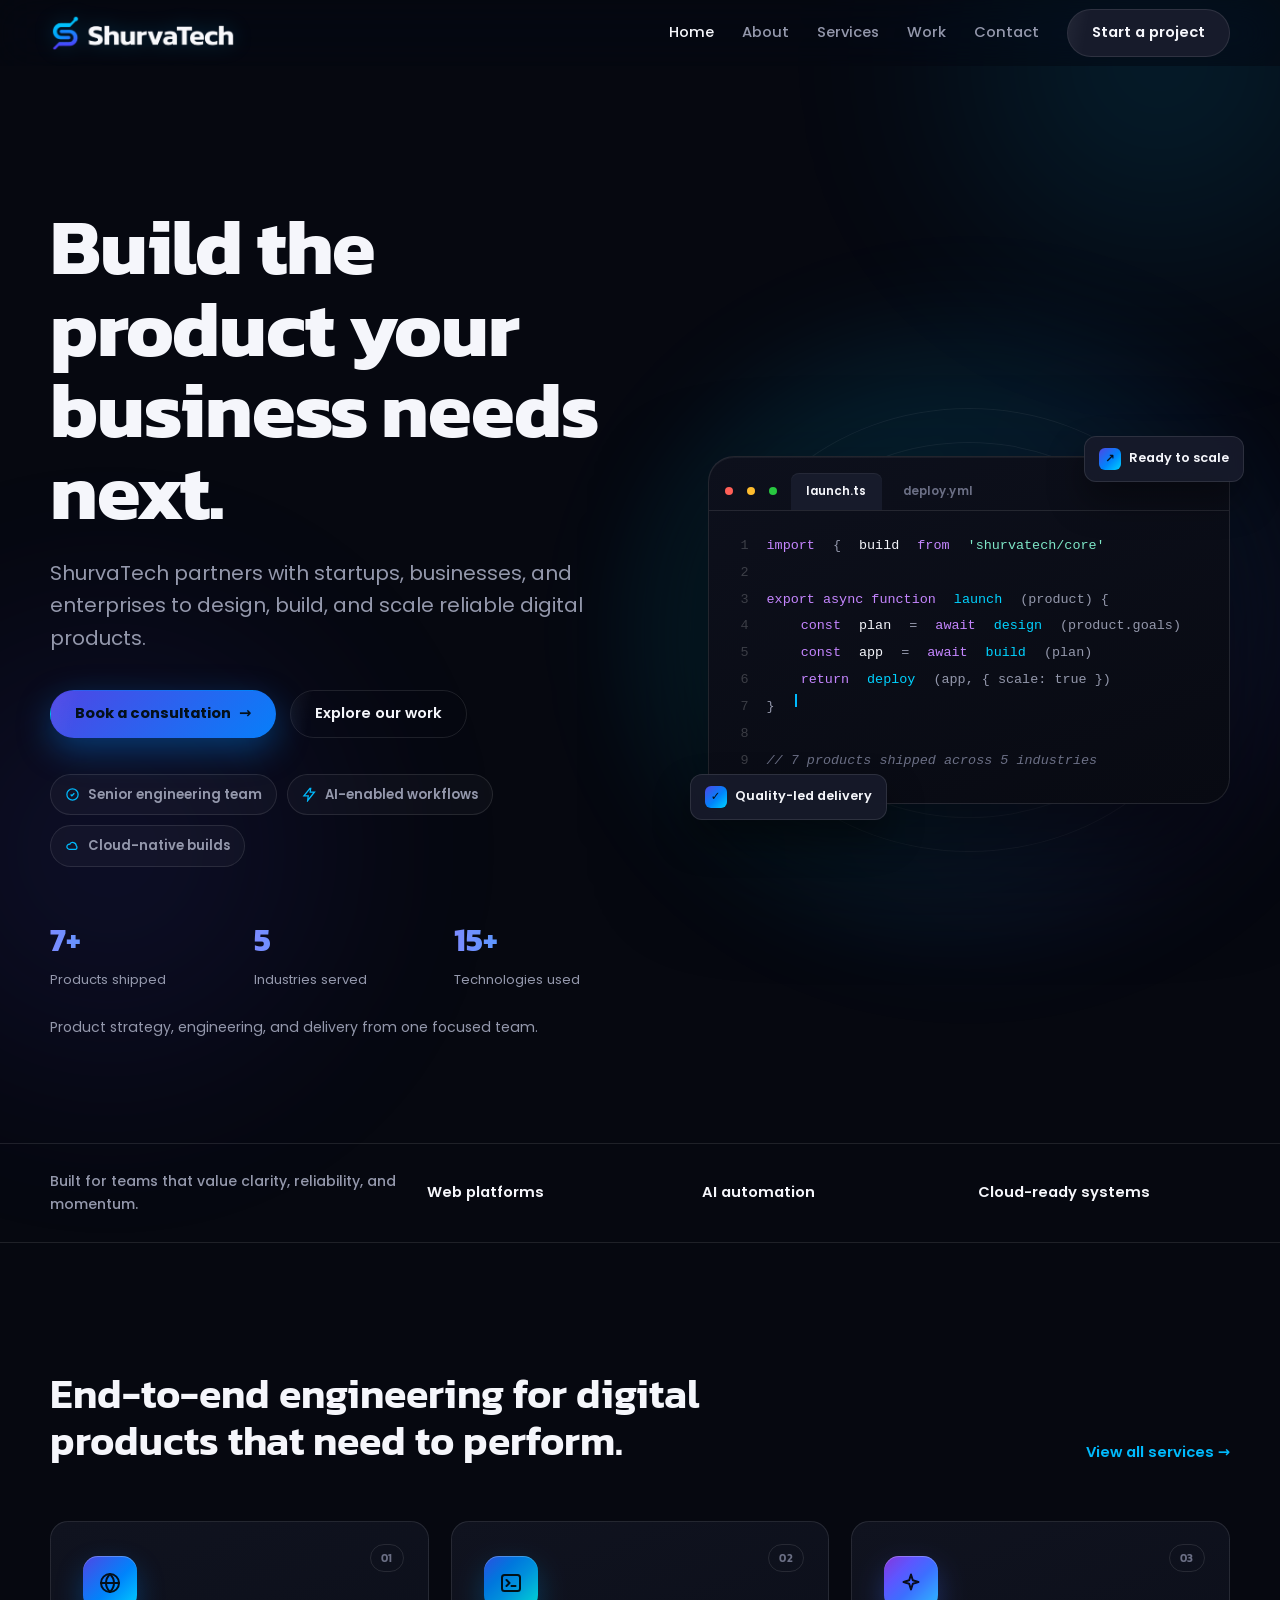
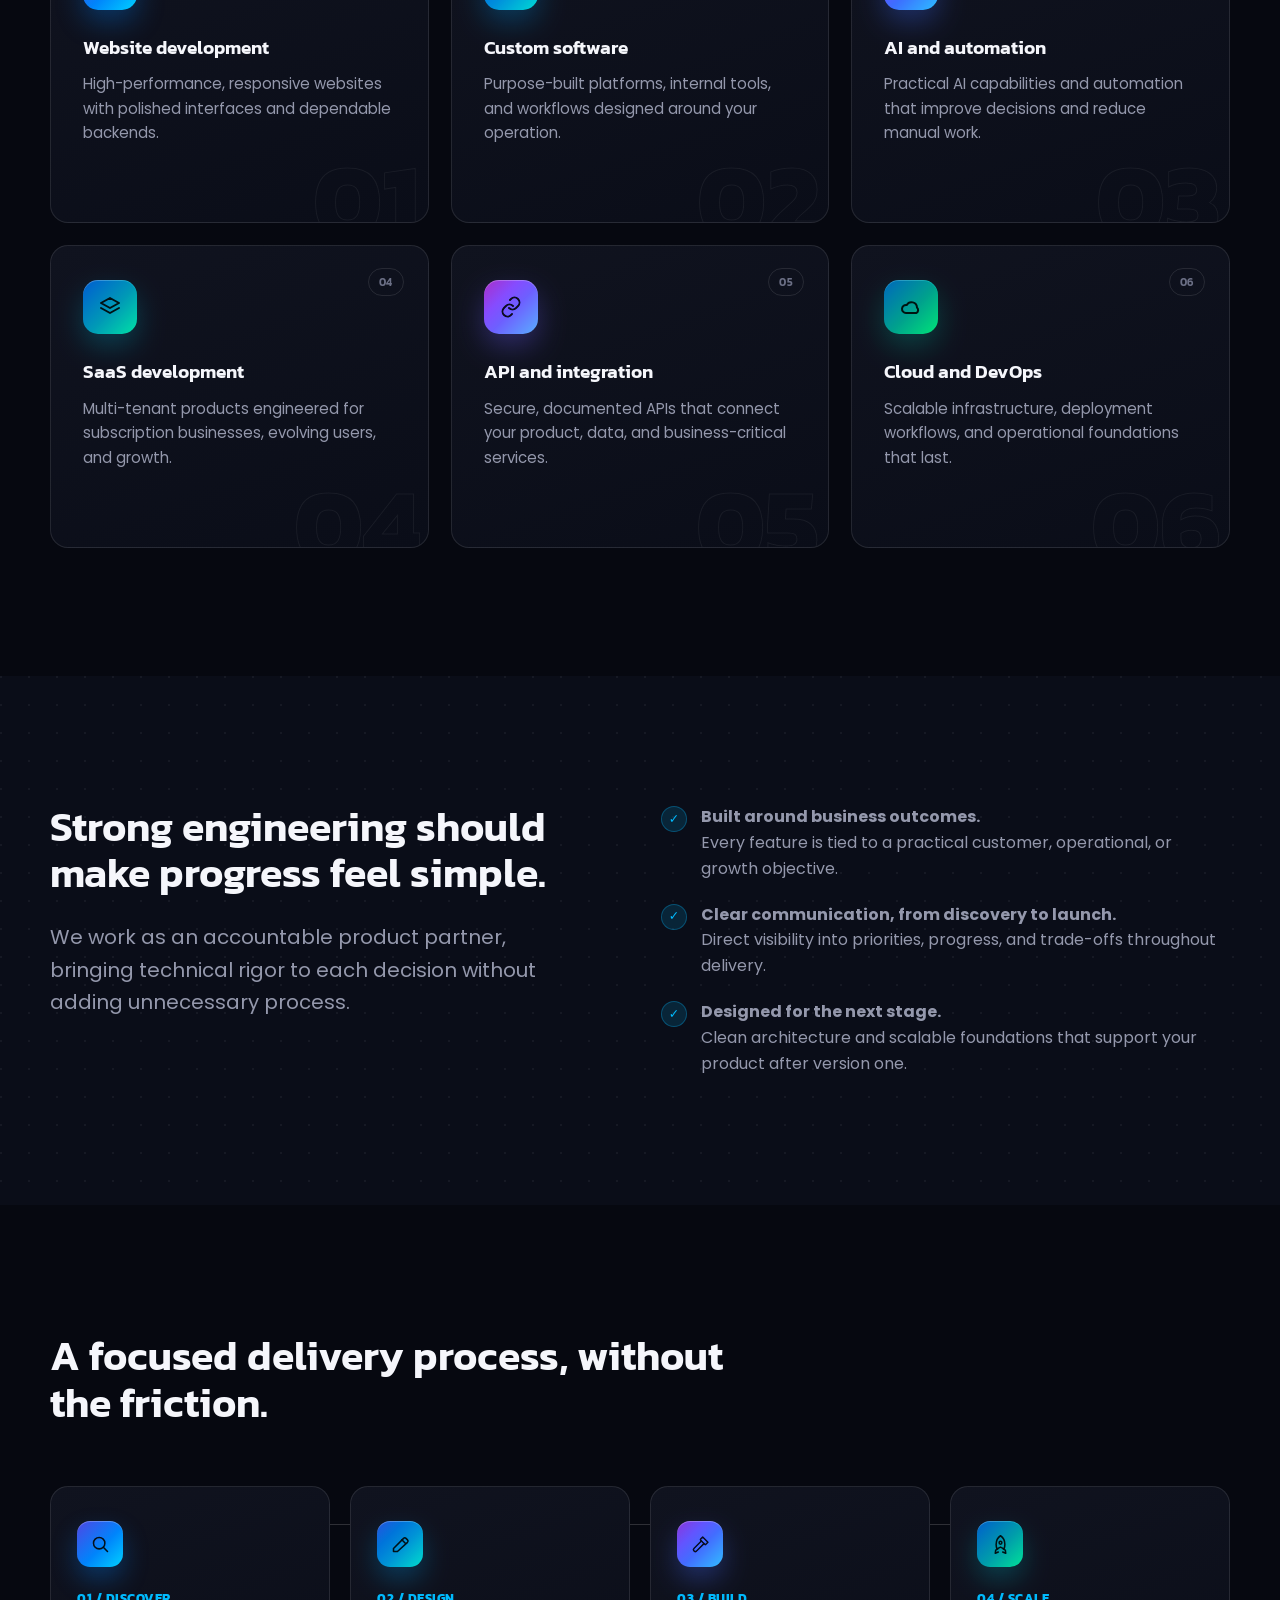
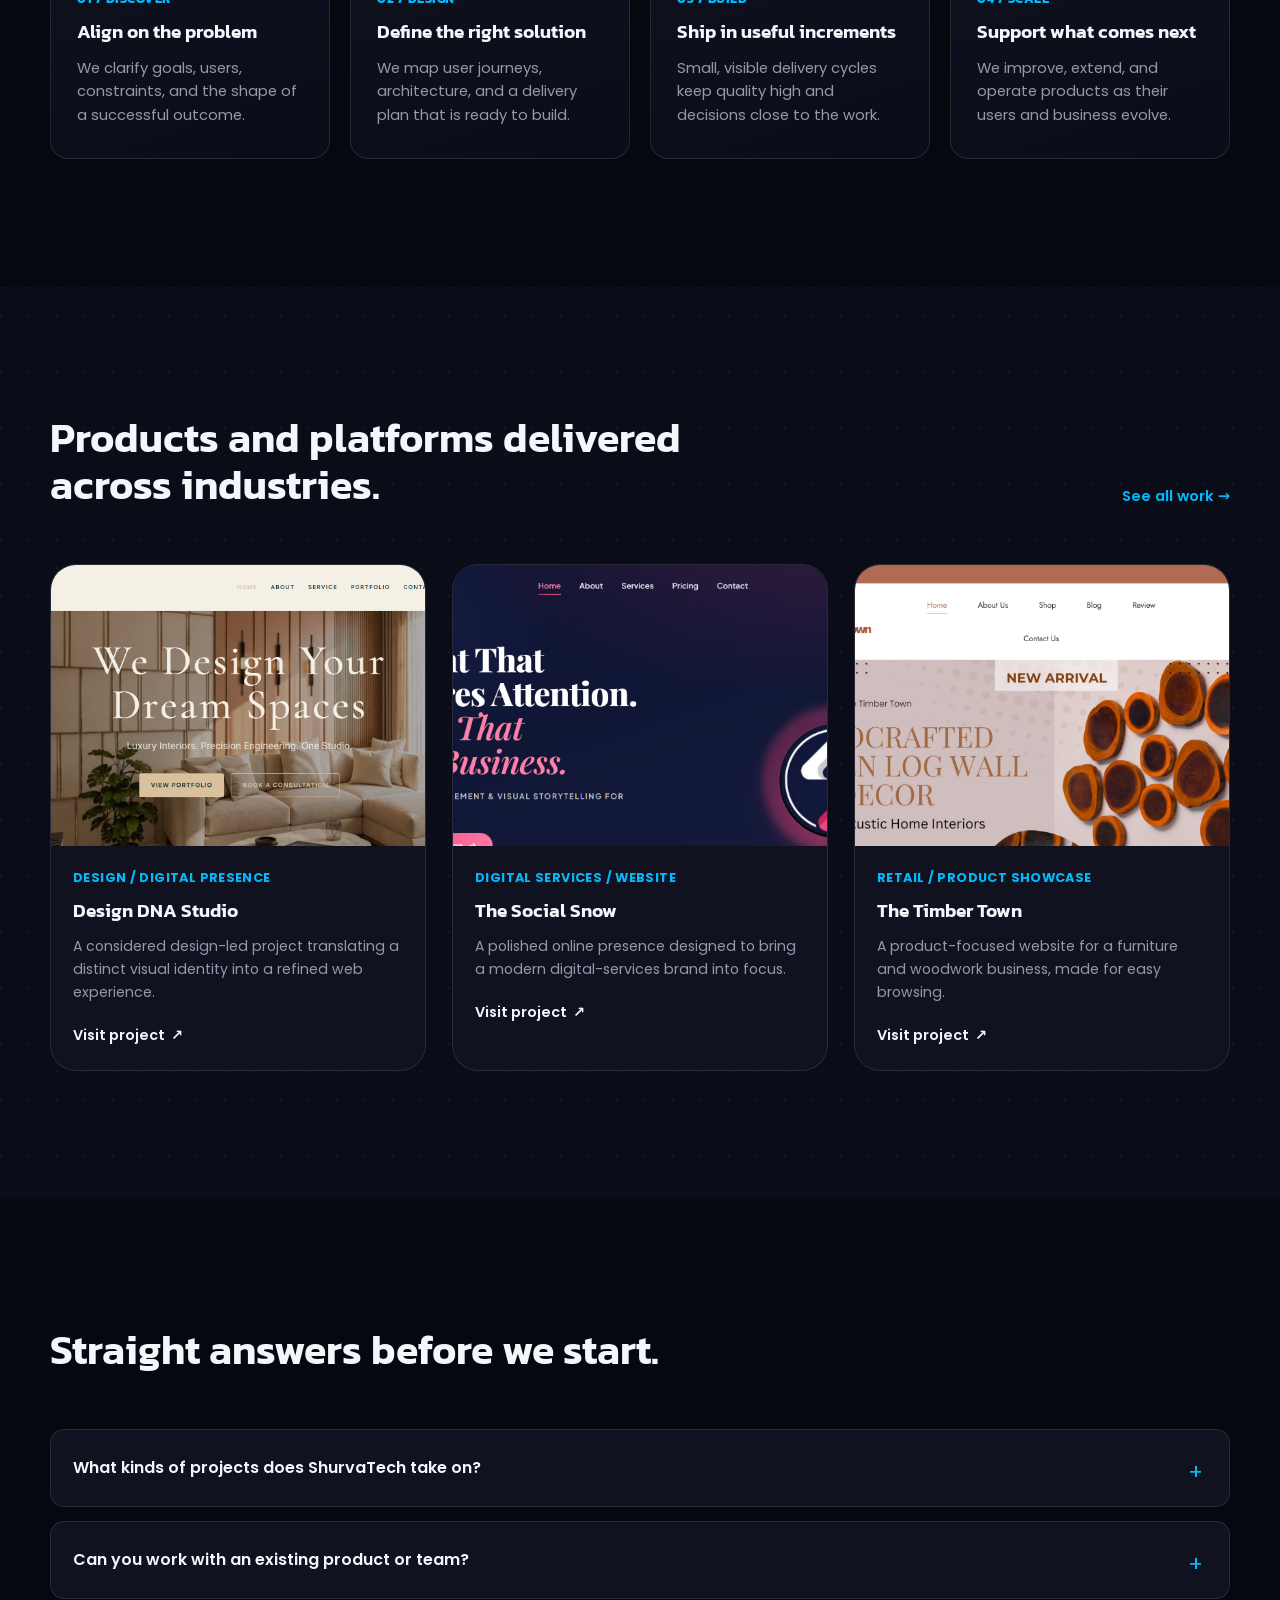
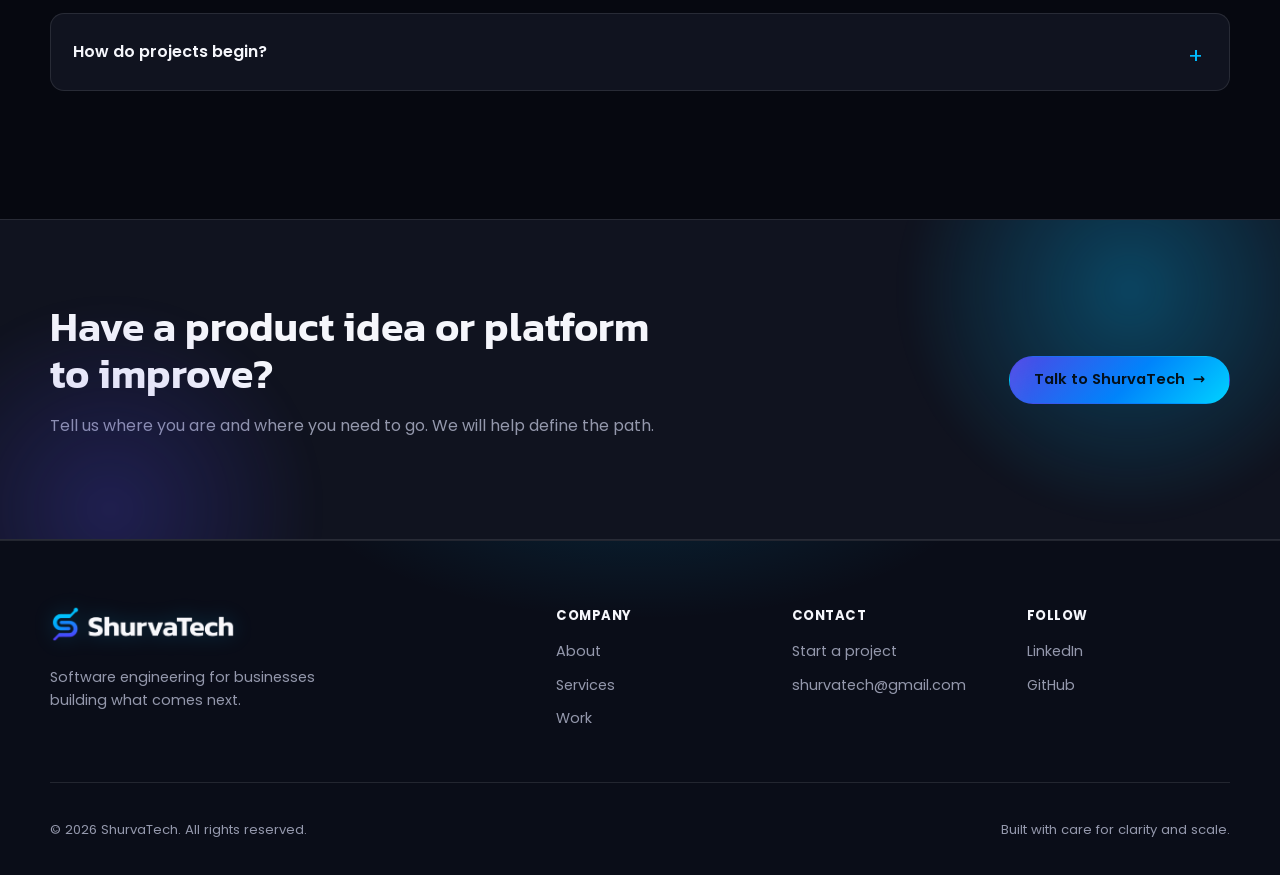
==== index.html @ 7614b979 "Fix corrupted text encoding" ====
<!doctype html>
<html lang="en">
<head>
<meta name="description" content="ShurvaTech builds scalable web platforms, AI solutions, mobile applications, APIs, and cloud infrastructure for ambitious businesses.">
<meta name="keywords" content="software development company, custom software development, AI solutions, web development, mobile app development, SaaS development, cloud infrastructure, API development, UI UX engineering">
<meta name="author" content="ShurvaTech">
<meta name="robots" content="index, follow">
<meta name="theme-color" content="#060810">
<link rel="canonical" href="https://shurvatech.com/">
<meta property="og:type" content="website">
<meta property="og:site_name" content="ShurvaTech">
<meta property="og:title" content="ShurvaTech | Premium Software Development Company">
<meta property="og:description" content="ShurvaTech builds scalable web platforms, AI solutions, mobile applications, APIs, and cloud infrastructure for ambitious businesses.">
<meta property="og:url" content="https://shurvatech.com/">
<meta property="og:locale" content="en_US">
<meta name="twitter:card" content="summary">
<meta name="twitter:title" content="ShurvaTech | Premium Software Development Company">
<meta name="twitter:description" content="ShurvaTech builds scalable web platforms, AI solutions, mobile applications, APIs, and cloud infrastructure for ambitious businesses.">
  <meta charset="utf-8"><meta name="viewport" content="width=device-width, initial-scale=1">
  
  <title>ShurvaTech | Software built for what is next</title>
  <link rel="icon" href="assets/images/brand/shurvatech-favicon.svg" type="image/svg+xml"><link rel="preconnect" href="https://fonts.googleapis.com"><link rel="preconnect" href="https://fonts.gstatic.com" crossorigin><link rel="stylesheet" href="https://fonts.googleapis.com/css2?family=Kanit:wght@500;600;650;700&family=Poppins:wght@400;500;600;700&display=swap"><link rel="stylesheet" href="assets/css/style.css?v=20260801-2">
</head>
<body>
  <header class="site-header"><div class="container nav"><a class="brand" href="index.html" aria-label="ShurvaTech home"><img class="brand-logo" src="assets/images/brand/shurvatech-logo-lockup-transparent.png" alt="ShurvaTech"></a><nav class="nav-links" aria-label="Primary navigation"><a data-nav-link href="index.html">Home</a><a data-nav-link href="about.html">About</a><a data-nav-link href="services.html">Services</a><a data-nav-link href="portfolio.html">Work</a><a data-nav-link href="contact.html">Contact</a><a class="button" data-nav-link href="contact.html">Start a project</a></nav><button class="menu-button" type="button" data-menu-button aria-expanded="false" aria-controls="mobile-menu" aria-label="Open navigation"><svg class="icon" viewBox="0 0 24 24"><path d="M4 7h16M4 12h16M4 17h16"/></svg></button></div><div class="mobile-menu" id="mobile-menu" data-mobile-menu hidden><nav class="container mobile-menu-inner" aria-label="Mobile navigation"><a data-nav-link href="index.html">Home</a><a data-nav-link href="about.html">About</a><a data-nav-link href="services.html">Services</a><a data-nav-link href="portfolio.html">Work</a><a class="button" href="contact.html">Start a project</a></nav></div></header>
  <main>
    <section class="hero"><div class="container hero-grid"><div data-reveal><h1 class="display">Build the product your business needs next.</h1><p class="lead">ShurvaTech partners with startups, businesses, and enterprises to design, build, and scale reliable digital products.</p><div class="hero-actions"><a class="button button-accent" data-magnetic href="contact.html">Book a consultation <span aria-hidden="true">&#8594;</span></a><a class="button button-outline" href="portfolio.html">Explore our work</a></div><div class="badge-row"><span class="badge"><svg viewBox="0 0 24 24" fill="none" stroke-width="2"><path d="M9 12l2 2 4-4"/><circle cx="12" cy="12" r="9"/></svg>Senior engineering team</span><span class="badge"><svg viewBox="0 0 24 24" fill="none" stroke-width="2"><path d="M13 2 3 14h7l-1 8 11-14h-7l1-6Z"/></svg>AI-enabled workflows</span><span class="badge"><svg viewBox="0 0 24 24" fill="none" stroke-width="2"><path d="M7 18a4 4 0 1 1 .7-7.94A5.5 5.5 0 0 1 18 12.5 3.5 3.5 0 0 1 17.5 18H7Z"/></svg>Cloud-native builds</span></div><div class="trust-row"><div class="trust-stat"><strong data-counter="7" data-counter-suffix="+">0</strong><span>Products shipped</span></div><div class="trust-stat"><strong data-counter="5" data-counter-suffix="">0</strong><span>Industries served</span></div><div class="trust-stat"><strong data-counter="15" data-counter-suffix="+">0</strong><span>Technologies used</span></div></div><p class="hero-note">Product strategy, engineering, and delivery from one focused team.</p></div><div class="hero-visual" aria-hidden="true" data-reveal><span class="orbit-ring r1"></span><span class="orbit-ring r2"></span><div class="code-window"><div class="code-tabs"><span class="dot" style="background:#ff5f57"></span><span class="dot" style="background:#febc2e"></span><span class="dot" style="background:#28c840"></span><span class="code-tab active">launch.ts</span><span class="code-tab">deploy.yml</span></div><div class="code-body"><div class="code-line"><span class="ln">1</span><span class="tok-kw">import</span> <span class="tok-punc">{</span> <span class="tok-var">build</span> <span class="tok-kw">from</span> <span class="tok-str">'shurvatech/core'</span></div><div class="code-line"><span class="ln">2</span>&nbsp;</div><div class="code-line"><span class="ln">3</span><span class="tok-kw">export async function</span> <span class="tok-fn">launch</span><span class="tok-punc">(product) {</span></div><div class="code-line"><span class="ln">4</span>&nbsp;&nbsp;<span class="tok-kw">const</span> <span class="tok-var">plan</span> <span class="tok-punc">=</span> <span class="tok-kw">await</span> <span class="tok-fn">design</span><span class="tok-punc">(product.goals)</span></div><div class="code-line"><span class="ln">5</span>&nbsp;&nbsp;<span class="tok-kw">const</span> <span class="tok-var">app</span> <span class="tok-punc">=</span> <span class="tok-kw">await</span> <span class="tok-fn">build</span><span class="tok-punc">(plan)</span></div><div class="code-line"><span class="ln">6</span>&nbsp;&nbsp;<span class="tok-kw">return</span> <span class="tok-fn">deploy</span><span class="tok-punc">(app, { scale: true })</span></div><div class="code-line"><span class="ln">7</span><span class="tok-punc">}</span><span class="code-cursor"></span></div><div class="code-line"><span class="ln">8</span>&nbsp;</div><div class="code-line"><span class="ln">9</span><span class="tok-com">// 7 products shipped across 5 industries</span></div></div></div><div class="visual-chip chip-one"><strong>&#10003;</strong> Quality-led delivery</div><div class="visual-chip chip-two"><strong>&#8599;</strong> Ready to scale</div></div></div></section>
    <section class="proof"><div class="container proof-inner"><div class="proof-label">Built for teams that value clarity, reliability, and momentum.</div><div class="proof-item">Web platforms</div><div class="proof-item">AI automation</div><div class="proof-item">Cloud-ready systems</div></div></section>
    <section class="section"><div class="container"><div class="section-heading" data-reveal><div><h2 class="h2">End-to-end engineering for digital products that need to perform.</h2></div><a class="section-link" href="services.html">View all services &#8594;</a></div><div class="service-grid"><article class="service" data-reveal data-num="01"><span class="service-bar"></span><span class="service-index">01</span><div class="service-icon"><svg viewBox="0 0 24 24" fill="none" stroke-width="1.75" stroke-linecap="round" stroke-linejoin="round"><circle cx="12" cy="12" r="9"/><path d="M3 12h18M12 3c2.5 2.5 4 5.5 4 9s-1.5 6.5-4 9c-2.5-2.5-4-5.5-4-9s1.5-6.5 4-9Z"/></svg></div><h3 class="h3">Website development</h3><p>High-performance, responsive websites with polished interfaces and dependable backends.</p><span class="service-more">Learn more <span aria-hidden="true">&#8594;</span></span></article><article class="service" data-reveal data-num="02"><span class="service-bar"></span><span class="service-index">02</span><div class="service-icon"><svg viewBox="0 0 24 24" fill="none" stroke-width="1.75" stroke-linecap="round" stroke-linejoin="round"><rect x="3" y="4" width="18" height="16" rx="2.5"/><path d="m7.5 9 3 3-3 3M12.5 15h4"/></svg></div><h3 class="h3">Custom software</h3><p>Purpose-built platforms, internal tools, and workflows designed around your operation.</p><span class="service-more">Learn more <span aria-hidden="true">&#8594;</span></span></article><article class="service" data-reveal data-num="03"><span class="service-bar"></span><span class="service-index">03</span><div class="service-icon"><svg viewBox="0 0 24 24" fill="none" stroke-width="1.75" stroke-linecap="round" stroke-linejoin="round"><path d="M12 3.5 13.8 9.2 19.5 11l-5.7 1.8L12 18.5l-1.8-5.7L4.5 11l5.7-1.8L12 3.5Z"/></svg></div><h3 class="h3">AI and automation</h3><p>Practical AI capabilities and automation that improve decisions and reduce manual work.</p><span class="service-more">Learn more <span aria-hidden="true">&#8594;</span></span></article><article class="service" data-reveal data-num="04"><span class="service-bar"></span><span class="service-index">04</span><div class="service-icon"><svg viewBox="0 0 24 24" fill="none" stroke-width="1.75" stroke-linecap="round" stroke-linejoin="round"><path d="M12 3 3 8l9 5 9-5-9-5Z"/><path d="M3 13l9 5 9-5"/></svg></div><h3 class="h3">SaaS development</h3><p>Multi-tenant products engineered for subscription businesses, evolving users, and growth.</p><span class="service-more">Learn more <span aria-hidden="true">&#8594;</span></span></article><article class="service" data-reveal data-num="05"><span class="service-bar"></span><span class="service-index">05</span><div class="service-icon"><svg viewBox="0 0 24 24" fill="none" stroke-width="1.75" stroke-linecap="round" stroke-linejoin="round"><path d="M10 13a5 5 0 0 0 7.07 0l2-2a5 5 0 0 0-7.07-7.07l-1 1"/><path d="M14 11a5 5 0 0 0-7.07 0l-2 2a5 5 0 0 0 7.07 7.07l1-1"/></svg></div><h3 class="h3">API and integration</h3><p>Secure, documented APIs that connect your product, data, and business-critical services.</p><span class="service-more">Learn more <span aria-hidden="true">&#8594;</span></span></article><article class="service" data-reveal data-num="06"><span class="service-bar"></span><span class="service-index">06</span><div class="service-icon"><svg viewBox="0 0 24 24" fill="none" stroke-width="1.75" stroke-linecap="round" stroke-linejoin="round"><path d="M7 18a4 4 0 1 1 .7-7.94A5.5 5.5 0 0 1 18 12.5 3.5 3.5 0 0 1 17.5 18H7Z"/></svg></div><h3 class="h3">Cloud and DevOps</h3><p>Scalable infrastructure, deployment workflows, and operational foundations that last.</p><span class="service-more">Learn more <span aria-hidden="true">&#8594;</span></span></article></div></div></section>
    <section class="section surface"><div class="container split"><div data-reveal><h2 class="h2">Strong engineering should make progress feel simple.</h2><p class="lead">We work as an accountable product partner, bringing technical rigor to each decision without adding unnecessary process.</p></div><ul class="checklist" data-reveal><li><span class="check">&#10003;</span><span><strong>Built around business outcomes.</strong><br>Every feature is tied to a practical customer, operational, or growth objective.</span></li><li><span class="check">&#10003;</span><span><strong>Clear communication, from discovery to launch.</strong><br>Direct visibility into priorities, progress, and trade-offs throughout delivery.</span></li><li><span class="check">&#10003;</span><span><strong>Designed for the next stage.</strong><br>Clean architecture and scalable foundations that support your product after version one.</span></li></ul></div></section>
    <section class="section"><div class="container"><div class="section-heading" data-reveal><div><h2 class="h2">A focused delivery process, without the friction.</h2></div></div><div class="process"><article class="process-item" data-reveal><div class="process-icon"><svg viewBox="0 0 24 24" fill="none" stroke-linecap="round" stroke-linejoin="round"><circle cx="10.5" cy="10.5" r="6.5"/><path d="m20 20-4.8-4.8"/></svg></div><span class="process-number">01 / Discover</span><h3 class="h3">Align on the problem</h3><p>We clarify goals, users, constraints, and the shape of a successful outcome.</p></article><article class="process-item" data-reveal><div class="process-icon"><svg viewBox="0 0 24 24" fill="none" stroke-linecap="round" stroke-linejoin="round"><path d="M4 20v-3.5L15.5 5a2 2 0 0 1 2.8 0l1.7 1.7a2 2 0 0 1 0 2.8L8.5 20H4Z"/><path d="m13.5 6.5 4 4"/></svg></div><span class="process-number">02 / Design</span><h3 class="h3">Define the right solution</h3><p>We map user journeys, architecture, and a delivery plan that is ready to build.</p></article><article class="process-item" data-reveal><div class="process-icon"><svg viewBox="0 0 24 24" fill="none" stroke-linecap="round" stroke-linejoin="round"><path d="m14.5 3.5 6 6-2.3 2.3a1 1 0 0 1-1.4 0l-4.6-4.6a1 1 0 0 1 0-1.4L14.5 3.5Z"/><path d="m13 8-8.5 8.5a2 2 0 0 0 0 2.8l.2.2a2 2 0 0 0 2.8 0L16 11"/></svg></div><span class="process-number">03 / Build</span><h3 class="h3">Ship in useful increments</h3><p>Small, visible delivery cycles keep quality high and decisions close to the work.</p></article><article class="process-item" data-reveal><div class="process-icon"><svg viewBox="0 0 24 24" fill="none" stroke-linecap="round" stroke-linejoin="round"><path d="M12 2c3 2 5 6 5 10 0 2-.5 3.7-1 5l-4-2-4 2c-.5-1.3-1-3-1-5 0-4 2-8 5-10Z"/><path d="M9 17l-2.5 1.5L6 22l3.5-1.5M15 17l2.5 1.5.5 3.5-3.5-1.5"/><circle cx="12" cy="10" r="1.6"/></svg></div><span class="process-number">04 / Scale</span><h3 class="h3">Support what comes next</h3><p>We improve, extend, and operate products as their users and business evolve.</p></article></div></div></section>
    <section class="section surface"><div class="container"><div class="section-heading" data-reveal><div><h2 class="h2">Products and platforms delivered across industries.</h2></div><a class="section-link" href="portfolio.html">See all work &#8594;</a></div><div class="project-grid project-grid-compact"><article class="project-card" data-reveal><a href="https://designdnastudio.in/" target="_blank" rel="noreferrer"><div class="project-image"><img src="assets/images/portfolio/DesignDNA.png" alt="Design DNA Studio website preview" loading="lazy"><span class="project-view" aria-hidden="true"><svg viewBox="0 0 24 24" fill="none" stroke-linecap="round" stroke-linejoin="round"><path d="M7 17 17 7M8 7h9v9"/></svg></span></div></a><div class="project-content"><p class="project-meta">Design / Digital presence</p><h3 class="h3">Design DNA Studio</h3><p>A considered design-led project translating a distinct visual identity into a refined web experience.</p><a class="text-link" href="https://designdnastudio.in/" target="_blank" rel="noreferrer">Visit project <span>&#8599;</span></a></div></article><article class="project-card" data-reveal><a href="https://thesocialsnow.com/" target="_blank" rel="noreferrer"><div class="project-image"><img src="assets/images/portfolio/socialsnow.png" alt="The Social Snow website preview" loading="lazy"><span class="project-view" aria-hidden="true"><svg viewBox="0 0 24 24" fill="none" stroke-linecap="round" stroke-linejoin="round"><path d="M7 17 17 7M8 7h9v9"/></svg></span></div></a><div class="project-content"><p class="project-meta">Digital services / Website</p><h3 class="h3">The Social Snow</h3><p>A polished online presence designed to bring a modern digital-services brand into focus.</p><a class="text-link" href="https://thesocialsnow.com/" target="_blank" rel="noreferrer">Visit project <span>&#8599;</span></a></div></article><article class="project-card" data-reveal><a href="https://thetimbertown.com/" target="_blank" rel="noreferrer"><div class="project-image"><img src="assets/images/portfolio/The_Timber_Town.png" alt="The Timber Town website preview" loading="lazy"><span class="project-view" aria-hidden="true"><svg viewBox="0 0 24 24" fill="none" stroke-linecap="round" stroke-linejoin="round"><path d="M7 17 17 7M8 7h9v9"/></svg></span></div></a><div class="project-content"><p class="project-meta">Retail / Product showcase</p><h3 class="h3">The Timber Town</h3><p>A product-focused website for a furniture and woodwork business, made for easy browsing.</p><a class="text-link" href="https://thetimbertown.com/" target="_blank" rel="noreferrer">Visit project <span>&#8599;</span></a></div></article></div></div></section>
    
    
    <section class="section"><div class="container"><div class="section-heading" data-reveal><div><h2 class="h2">Straight answers before we start.</h2></div></div><div class="faq" data-reveal><details><summary>What kinds of projects does ShurvaTech take on?</summary><p>We work on new product builds, existing platform improvements, internal tools, customer portals, SaaS products, AI-enabled workflows, and infrastructure work.</p></details><details><summary>Can you work with an existing product or team?</summary><p>Yes. We can join an existing delivery process, improve a specific area, or provide a focused product team for a defined outcome.</p></details><details><summary>How do projects begin?</summary><p>We start with a consultation to understand your objectives, constraints, timing, and the best way to move forward. From there, we define a practical scope and plan.</p></details></div></div></section>
    <section class="cta-band"><div class="container cta-inner"><div><h2 class="h2">Have a product idea or platform to improve?</h2><p class="body-copy">Tell us where you are and where you need to go. We will help define the path.</p></div><a class="button" data-magnetic href="contact.html">Talk to ShurvaTech <span>&#8594;</span></a></div></section>
  </main>
  <footer class="site-footer"><div class="container footer-main"><div class="footer-brand"><a class="brand" href="index.html" aria-label="ShurvaTech home"><img class="brand-logo" src="assets/images/brand/shurvatech-logo-lockup-transparent.png" alt="ShurvaTech"></a><p>Software engineering for businesses building what comes next.</p></div><div><p class="footer-title">Company</p><div class="footer-links"><a href="about.html">About</a><a href="services.html">Services</a><a href="portfolio.html">Work</a></div></div><div><p class="footer-title">Contact</p><div class="footer-links"><a href="contact.html">Start a project</a><a href="mailto:shurvatech@gmail.com">shurvatech@gmail.com</a></div></div><div><p class="footer-title">Follow</p><div class="footer-links"><a href="https://www.linkedin.com/in/shubhamforall/" target="_blank" rel="noreferrer">LinkedIn</a><a href="https://github.com/shubhamforall" target="_blank" rel="noreferrer">GitHub</a></div></div></div><div class="container footer-bottom"><p>&copy; <span data-year></span> ShurvaTech. All rights reserved.</p><p>Built with care for clarity and scale.</p></div></footer><script src="assets/js/script.js?v=20260801-2"></script>
</body></html>
---- assets/css/style.css ----
:root {
  --bg: #060810;
  --bg-soft: #0a0d18;
  --surface: #10131f;
  --surface-2: #171b2b;
  --surface-3: #1e2337;
  --line: rgba(255, 255, 255, .1);
  --line-soft: rgba(255, 255, 255, .06);
  --line-strong: rgba(255, 255, 255, .16);
  --ink: #f5f6fb;
  --muted: #9498ac;
  --muted-soft: #6b6f85;
  --accent: #00bafd;
  --accent-2: #0044f9;
  --accent-3: #4f46e5;
  --grad: linear-gradient(135deg, #4f46e5 0%, #0084fb 55%, #00d2ff 100%);
  --grad-text: linear-gradient(90deg, #7c8bff, #00bafd, #00e0c6, #7c8bff);
  --mint: rgba(0, 186, 253, .14);
  --container: 1180px;
  --radius: 18px;
  --radius-lg: 26px;
  --ease: cubic-bezier(.16, 1, .3, 1);
}
* { box-sizing: border-box; }
html { scroll-behavior: smooth; }
body { margin: 0; overflow-x: hidden; color: var(--ink); background: var(--bg); font-family: "Poppins", ui-sans-serif, system-ui, -apple-system, BlinkMacSystemFont, "Segoe UI", sans-serif; font-size: 16px; line-height: 1.62; position: relative; }
body::before, body::after { content: ''; position: fixed; z-index: -1; border-radius: 50%; filter: blur(100px); pointer-events: none; opacity: .32; animation: driftBlob 22s ease-in-out infinite; }
body::before { top: -220px; right: -160px; width: 560px; height: 560px; background: radial-gradient(circle, rgba(0,186,253,.55), transparent 70%); }
body::after { bottom: -260px; left: -200px; width: 620px; height: 620px; background: radial-gradient(circle, rgba(79,70,229,.5), transparent 70%); animation-delay: -9s; animation-direction: reverse; }
@keyframes driftBlob { 0%,100% { transform: translate(0,0) scale(1); } 50% { transform: translate(-30px,26px) scale(1.08); } }
body.menu-open { overflow: hidden; }
a { color: inherit; text-decoration: none; }
img { display: block; max-width: 100%; }
button, input, textarea, select { font: inherit; }
::selection { background: var(--accent); color: #04101a; }
:focus-visible { outline: 3px solid rgba(0, 186, 253, .4); outline-offset: 3px; }
::-webkit-scrollbar { width: 11px; }
::-webkit-scrollbar-track { background: var(--bg); }
::-webkit-scrollbar-thumb { background: var(--surface-3); border-radius: 99px; border: 3px solid var(--bg); }
.container { width: min(calc(100% - 40px), var(--container)); margin-inline: auto; }
.section { padding: 128px 0; position: relative; }
.section-tight { padding: 72px 0; }
.surface { background: var(--bg-soft); background-image: radial-gradient(circle at 1px 1px, rgba(255,255,255,.05) 1px, transparent 0); background-size: 28px 28px; }
h1, h2, h3, .display, .h1, .h2, .h3, .brand { font-family: "Kanit", "Poppins", sans-serif; }
.eyebrow { display: inline-flex; align-items: center; gap: 9px; margin: 0 0 18px; color: var(--accent); font-size: .84rem; font-weight: 600; letter-spacing: .06em; text-transform: uppercase; }
.eyebrow::before { content: ''; width: 7px; height: 7px; border-radius: 50%; background: var(--grad); box-shadow: 0 0 12px rgba(0,186,253,.9); animation: pulseGlow 2.2s ease-in-out infinite; }
@keyframes pulseGlow { 0%,100% { opacity: .55; transform: scale(.85); } 50% { opacity: 1; transform: scale(1.15); } }
.display { margin: 0; max-width: 880px; font-size: clamp(2.6rem, 6.2vw, 5.8rem); line-height: 1.03; font-weight: 650; letter-spacing: -.015em; color: var(--ink); }
.h1 { margin: 0; max-width: 800px; font-size: clamp(2.4rem, 5vw, 4.75rem); line-height: 1.08; font-weight: 650; color: var(--ink); }
.h2 { margin: 0; max-width: 720px; font-size: clamp(1.9rem, 3.2vw, 3.15rem); line-height: 1.14; font-weight: 600; color: var(--ink); }
.h3 { margin: 0 0 12px; font-size: 1.2rem; line-height: 1.28; font-weight: 550; color: var(--ink); }
.lead { max-width: 690px; margin: 24px 0 0; color: var(--muted); font-size: clamp(1.05rem, 1.7vw, 1.25rem); }
.body-copy { color: var(--muted); }
.gradient-text { background: var(--grad-text); background-size: 300% auto; -webkit-background-clip: text; background-clip: text; color: transparent; animation: gradientShift 6s linear infinite; }
@keyframes gradientShift { to { background-position: 300% center; } }

/* header */
.site-header { position: sticky; top: 0; z-index: 30; background: rgba(6, 8, 16, .55); backdrop-filter: blur(20px) saturate(160%); -webkit-backdrop-filter: blur(20px) saturate(160%); box-shadow: none; transition: background .3s var(--ease), box-shadow .3s var(--ease); }
.site-header.is-scrolled { background: rgba(6, 8, 16, .88); box-shadow: 0 12px 34px rgba(0,0,0,.35); }
.nav { min-height: 66px; display: flex; align-items: center; justify-content: space-between; gap: 24px; }
.brand { display: inline-flex; align-items: center; color: var(--ink); transition: opacity .2s ease; }
.brand:hover { opacity: .85; }
.brand .brand-logo { width: auto; height: 38px; max-width: min(236px, 42vw); filter: drop-shadow(0 0 10px rgba(0,186,253,.22)); object-fit: contain; }
.nav-links { display: flex; align-items: center; gap: 28px; color: var(--muted); font-size: .92rem; font-weight: 500; }
.nav-links a:not(.button) { position: relative; padding: 4px 0; transition: color .2s ease; }
.nav-links a:not(.button)::after { content: ''; position: absolute; left: 0; right: 100%; bottom: 0; height: 2px; background: var(--grad); border-radius: 2px; transition: right .28s var(--ease); }
.nav-links a:not(.button):hover, .nav-links [aria-current="page"] { color: var(--ink); }
.nav-links a:not(.button):hover::after, .nav-links [aria-current="page"]::after { right: 0; }
.button { display: inline-flex; position: relative; min-height: 48px; align-items: center; justify-content: center; gap: 8px; padding: 11px 24px; border: 1px solid var(--line); border-radius: 999px; background: var(--surface-2); color: var(--ink); font-size: .92rem; font-weight: 550; cursor: pointer; overflow: hidden; isolation: isolate; transition: transform .25s var(--ease), background .25s var(--ease), border-color .25s var(--ease), box-shadow .25s var(--ease); }
.button::before { content: ''; position: absolute; inset: 0; z-index: -1; background: linear-gradient(100deg, transparent 30%, rgba(255,255,255,.16) 50%, transparent 70%); background-size: 220% 100%; background-position: 120% 0; transition: background-position .55s var(--ease); }
.button:hover::before { background-position: -20% 0; }
.button:hover { transform: translateY(-2px); border-color: rgba(0,186,253,.5); box-shadow: 0 10px 30px rgba(0,186,253,.15); }
.button-outline { background: transparent; color: var(--ink); border-color: var(--line); }
.button-outline:hover { background: var(--surface); border-color: var(--accent); }
.button-accent { background: var(--grad); background-size: 200% 200%; border-color: transparent; color: #04101a; font-weight: 650; box-shadow: 0 12px 34px rgba(0, 132, 251, .38); animation: gradientPan 6s ease infinite; }
@keyframes gradientPan { 0%,100% { background-position: 0% 50%; } 50% { background-position: 100% 50%; } }
.button-accent:hover { box-shadow: 0 18px 44px rgba(0, 132, 251, .55); }
.icon { width: 17px; height: 17px; stroke-width: 2; fill: none; stroke: currentColor; }
.menu-button { display: none; width: 44px; height: 44px; padding: 0; color: var(--ink); background: var(--surface); border: 1px solid var(--line); border-radius: 10px; transition: border-color .2s ease; }
.menu-button:hover { border-color: var(--accent); }
.mobile-menu { border-top: 1px solid var(--line-soft); background: var(--bg-soft); }
.mobile-menu-inner { padding: 16px 0 20px; display: grid; gap: 4px; }
.mobile-menu a { padding: 11px 0; font-weight: 500; color: var(--muted); }
.mobile-menu .button { margin-top: 10px; color: #04101a; justify-content: center; }

/* hero */
.hero { padding: 140px 0 90px; overflow: hidden; }
.hero-grid { display: grid; grid-template-columns: minmax(0,1.05fr) minmax(360px,.95fr); align-items: center; gap: 80px; }
.hero-actions, .button-row { display: flex; flex-wrap: wrap; gap: 14px; margin-top: 36px; }
.hero-note { margin-top: 24px; color: var(--muted); font-size: .88rem; }
.badge-row { display: flex; flex-wrap: wrap; gap: 10px; margin-top: 36px; }
.badge { display: inline-flex; align-items: center; gap: 8px; padding: 9px 14px; border: 1px solid var(--line); border-radius: 999px; background: rgba(255,255,255,.03); color: var(--muted); font-size: .82rem; font-weight: 550; transition: border-color .2s ease, color .2s ease, transform .2s ease; }
.badge:hover { border-color: rgba(0,186,253,.45); color: var(--ink); transform: translateY(-2px); }
.badge svg { width: 15px; height: 15px; stroke: var(--accent); }
.trust-row { display: grid; grid-template-columns: repeat(3, auto); gap: 40px; margin-top: 48px; }
.trust-stat strong { display: block; font-family: "Kanit", sans-serif; font-size: 2rem; font-weight: 650; background: var(--grad-text); background-size: 300% auto; -webkit-background-clip: text; background-clip: text; color: transparent; }
.trust-stat span { color: var(--muted); font-size: .82rem; }
.hero-visual { position: relative; min-height: 460px; display: grid; place-items: center; animation: floatCard 7s ease-in-out infinite; }
@keyframes floatCard { 0%,100% { transform: translateY(0); } 50% { transform: translateY(-12px); } }
.hero-visual::before { content: ''; position: absolute; inset: -60px; z-index: -1; background: conic-gradient(from 0deg, rgba(0,186,253,.22), rgba(79,70,229,.22), rgba(0,210,255,.22), rgba(0,186,253,.22)); filter: blur(60px); opacity: .55; border-radius: 50%; animation: spinSlow 16s linear infinite; }
@keyframes spinSlow { to { transform: rotate(360deg); } }
.orbit-ring { position: absolute; border: 1px solid var(--line-soft); border-radius: 50%; pointer-events: none; }
.orbit-ring.r1 { inset: 8px; animation: spinSlow 40s linear infinite; }
.orbit-ring.r2 { inset: 42px; animation: spinSlow 55s linear infinite reverse; }
.code-window { position: relative; width: 100%; border: 1px solid var(--line); border-radius: var(--radius-lg); background: linear-gradient(160deg, #0d101c, #080a12); box-shadow: 0 50px 110px rgba(0,0,0,.55), inset 0 1px 0 rgba(255,255,255,.05); overflow: hidden; }
.code-tabs { display: flex; align-items: center; gap: 6px; padding: 16px 16px 0; border-bottom: 1px solid var(--line); }
.code-tabs .dot { width: 8px; height: 8px; border-radius: 50%; background: rgba(255,255,255,.18); margin-right: 8px; }
.code-tab { padding: 9px 15px; border-radius: 8px 8px 0 0; background: transparent; color: var(--muted-soft); font-size: .74rem; font-weight: 550; letter-spacing: .01em; }
.code-tab.active { background: var(--surface-2); color: var(--ink); box-shadow: inset 0 1px 0 rgba(255,255,255,.06); }
.code-body { padding: 22px 24px 28px; font-family: "SFMono-Regular", Consolas, "Liberation Mono", Menlo, monospace; font-size: .84rem; line-height: 2; }
.code-line { display: flex; gap: 18px; white-space: pre; }
.code-line .ln { width: 16px; flex: 0 0 auto; color: rgba(255,255,255,.2); text-align: right; user-select: none; }
.tok-kw { color: #c586ff; } .tok-fn { color: #00d2ff; } .tok-str { color: #7ee7c7; } .tok-var { color: var(--ink); } .tok-com { color: var(--muted-soft); font-style: italic; } .tok-punc { color: var(--muted); }
.code-cursor { display: inline-block; width: 2px; height: 1em; margin-left: 2px; background: var(--accent); vertical-align: text-bottom; animation: blink 1s step-end infinite; }
@keyframes blink { 50% { opacity: 0; } }
.visual-chip { position: absolute; display: flex; align-items: center; gap: 8px; padding: 11px 14px; border: 1px solid var(--line); border-radius: 12px; background: rgba(23, 27, 43, .92); backdrop-filter: blur(8px); color: var(--ink); font-size: .8rem; font-weight: 550; box-shadow: 0 18px 36px rgba(0,0,0,.4); animation: floatChip 5s ease-in-out infinite; }
@keyframes floatChip { 0%,100% { transform: translateY(0); } 50% { transform: translateY(-8px); } }
.visual-chip strong { display: grid; place-items: center; width: 22px; height: 22px; border-radius: 6px; background: var(--grad); color: #04101a; font-size: .72rem; }
.chip-one { left: -18px; bottom: 40px; }
.chip-two { right: -14px; top: 36px; animation-delay: -2.4s; }
.chip-two strong { background: var(--grad); }

/* proof */
.proof { border-top: 1px solid var(--line); border-bottom: 1px solid var(--line); }
.proof-inner { min-height: 98px; display: grid; grid-template-columns: 1.4fr repeat(3, 1fr); align-items: center; gap: 24px; }
.proof-label { color: var(--muted); font-size: .88rem; font-weight: 500; }
.proof-item { color: var(--ink); font-size: .92rem; font-weight: 600; transition: color .2s ease; }
.proof-item:hover { color: var(--accent); }

/* section heading */
.section-heading { display: flex; align-items: end; justify-content: space-between; gap: 32px; margin-bottom: 56px; }
.section-heading .lead { margin-top: 14px; }
.section-link { display: inline-flex; align-items: center; gap: 6px; white-space: nowrap; color: var(--accent); font-weight: 600; font-size: .92rem; transition: gap .2s ease, color .2s ease; }
.section-link:hover { color: var(--ink); gap: 10px; }

/* services */
.service-grid { display: grid; grid-template-columns: repeat(3, 1fr); gap: 22px; }
.service { position: relative; min-height: 272px; padding: 34px 32px; border: 1px solid var(--line); border-radius: var(--radius); background: linear-gradient(160deg, var(--surface), var(--bg-soft)); overflow: hidden; transition: transform .35s var(--ease), border-color .35s var(--ease), box-shadow .35s var(--ease); }
.service::before { content: ''; position: absolute; inset: 0; opacity: 0; background: radial-gradient(320px circle at var(--mx,50%) var(--my,0%), rgba(0,186,253,.16), transparent 65%); transition: opacity .3s ease; pointer-events: none; }
.service::after { content: attr(data-num); position: absolute; right: 8px; bottom: -30px; font-family: "Kanit", sans-serif; font-size: 6.5rem; font-weight: 650; line-height: 1; color: transparent; -webkit-text-stroke: 1px rgba(255,255,255,.06); pointer-events: none; transition: transform .4s var(--ease); }
.service:hover::after { transform: translateY(-8px); }
.service-bar { position: absolute; top: 0; left: 0; right: 0; height: 2px; background: var(--grad); transform: scaleX(0); transform-origin: left; transition: transform .4s var(--ease); }
.service:hover .service-bar { transform: scaleX(1); }
.service:hover { transform: translateY(-6px); border-color: rgba(0,186,253,.4); box-shadow: 0 24px 50px rgba(0,0,0,.4); }
.service:hover::before { opacity: 1; }
.service-index { position: absolute; top: 22px; right: 24px; padding: 4px 10px; border: 1px solid var(--line); border-radius: 999px; font-family: "Kanit", sans-serif; font-size: .7rem; font-weight: 600; color: var(--muted-soft); letter-spacing: .05em; }
.service-icon { position: relative; display: grid; place-items: center; width: 54px; height: 54px; margin-bottom: 26px; border-radius: 15px; background: var(--grad); color: #04101a; box-shadow: 0 12px 28px rgba(0,132,251,.32), inset 0 1px 0 rgba(255,255,255,.25); transition: transform .35s var(--ease), box-shadow .35s var(--ease); }
.service:hover .service-icon { transform: rotate(-6deg) scale(1.08); box-shadow: 0 16px 36px rgba(0,132,251,.48), inset 0 1px 0 rgba(255,255,255,.3); }
.service-icon svg { width: 24px; height: 24px; stroke: #04101a; stroke-width: 2; fill: none; }
.service:nth-child(2) .service-icon { filter: hue-rotate(-14deg); }
.service:nth-child(3) .service-icon { filter: hue-rotate(22deg); }
.service:nth-child(4) .service-icon { filter: hue-rotate(-28deg); }
.service:nth-child(5) .service-icon { filter: hue-rotate(38deg); }
.service:nth-child(6) .service-icon { filter: hue-rotate(-42deg); }
.service:nth-child(7) .service-icon { filter: hue-rotate(50deg); }
.service:nth-child(8) .service-icon { filter: hue-rotate(-56deg); }
.service:nth-child(9) .service-icon { filter: hue-rotate(64deg); }
.service h3 { position: relative; }
.service p { position: relative; margin: 0; color: var(--muted); font-size: .94rem; }
.service-more { position: relative; display: inline-flex; align-items: center; gap: 6px; margin-top: 20px; color: var(--accent); font-size: .84rem; font-weight: 600; opacity: 0; transform: translateX(-4px); transition: opacity .25s ease, transform .25s ease; }
.service:hover .service-more { opacity: 1; transform: none; }

/* split / checklist */
.split { display: grid; grid-template-columns: .95fr 1.05fr; gap: 96px; align-items: start; }
.checklist { display: grid; gap: 20px; padding: 0; margin: 0; list-style: none; }
.checklist li { display: flex; gap: 14px; color: var(--muted); }
.check { display: grid; flex: 0 0 auto; place-items: center; width: 26px; height: 26px; margin-top: 2px; border-radius: 50%; background: var(--mint); border: 1px solid rgba(0,186,253,.3); color: var(--accent); font-size: .78rem; font-weight: 700; }

/* process */
.process { position: relative; display: grid; grid-template-columns: repeat(4, 1fr); gap: 20px; padding-top: 4px; }
.process::before { content: ''; position: absolute; top: 42px; left: 8%; right: 8%; height: 1px; background: linear-gradient(90deg, transparent, var(--line-strong) 8%, var(--line-strong) 92%, transparent); z-index: 0; }
.process-item { position: relative; padding: 34px 26px 30px; border: 1px solid var(--line); border-radius: var(--radius); background: linear-gradient(160deg, var(--surface), var(--bg-soft)); overflow: hidden; transition: border-color .35s var(--ease), transform .35s var(--ease), box-shadow .35s var(--ease); }
.process-item::before { content: ''; position: absolute; top: 0; left: 0; right: 0; height: 2px; background: var(--grad); transform: scaleX(0); transform-origin: left; transition: transform .4s var(--ease); }
.process-item:hover::before { transform: scaleX(1); }
.process-item:hover { border-color: rgba(0,186,253,.4); transform: translateY(-6px); box-shadow: 0 24px 50px rgba(0,0,0,.4); }
.process-icon { position: relative; z-index: 1; display: grid; place-items: center; width: 46px; height: 46px; margin-bottom: 22px; border-radius: 13px; background: var(--grad); color: #04101a; box-shadow: 0 12px 26px rgba(0,132,251,.32), inset 0 1px 0 rgba(255,255,255,.25); transition: transform .35s var(--ease); }
.process-item:hover .process-icon { transform: rotate(-6deg) scale(1.08); }
.process-icon svg { width: 21px; height: 21px; stroke: #04101a; stroke-width: 1.75; fill: none; }
.process-number { display: block; margin-bottom: 10px; font-family: "Kanit", sans-serif; color: var(--accent); font-size: .8rem; font-weight: 650; letter-spacing: .04em; text-transform: uppercase; }
.process p { margin: 0; color: var(--muted); font-size: .92rem; }
.process-item:nth-child(2) .process-icon { filter: hue-rotate(-16deg); }
.process-item:nth-child(3) .process-icon { filter: hue-rotate(24deg); }
.process-item:nth-child(4) .process-icon { filter: hue-rotate(-32deg); }

/* portfolio */
.project-grid { display: grid; grid-template-columns: repeat(2,1fr); gap: 26px; }
.project-grid-compact { grid-template-columns: repeat(3,1fr); }
.project-grid-compact .project-image { aspect-ratio: 4 / 3; }
.project-grid-compact .project-content { padding: 22px; }
.project-grid-compact .project-content p:not(.project-meta):not(.project-tags) { min-height: 40px; font-size: .88rem; }
.project-card { position: relative; overflow: hidden; border: 1px solid var(--line); border-radius: var(--radius-lg); background: var(--surface); transition: transform .35s var(--ease), box-shadow .35s var(--ease), border-color .35s var(--ease); }
.project-card:hover { transform: translateY(-6px); border-color: rgba(0,186,253,.4); box-shadow: 0 30px 60px rgba(0,0,0,.5); }
.project-image { position: relative; aspect-ratio: 16 / 10; overflow: hidden; background: var(--surface-2); }
.project-image::after { content: ''; position: absolute; inset: 0; background: linear-gradient(180deg, transparent 40%, rgba(6,8,16,.92) 100%); opacity: 0; transition: opacity .3s ease; }
.project-card:hover .project-image::after { opacity: 1; }
.project-image img { width: 100%; height: 100%; object-fit: cover; object-position: top center; transition: transform .5s var(--ease); }
.project-card:hover .project-image img { transform: scale(1.06); }
.project-view { position: absolute; right: 18px; bottom: 18px; display: grid; place-items: center; width: 42px; height: 42px; border-radius: 50%; background: var(--grad); color: #04101a; opacity: 0; transform: translateY(10px) scale(.8); transition: opacity .3s var(--ease), transform .3s var(--ease); z-index: 2; }
.project-card:hover .project-view { opacity: 1; transform: none; }
.project-view svg { width: 18px; height: 18px; stroke: #04101a; stroke-width: 2.4; }
.project-content { padding: 28px; }
.project-meta { margin: 0 0 10px; color: var(--accent); font-size: .8rem; font-weight: 650; text-transform: uppercase; letter-spacing: .03em; }
.project-content p:not(.project-meta):not(.project-tags) { min-height: 52px; margin: 0; color: var(--muted); font-size: .93rem; }
.project-tags { display: flex; flex-wrap: wrap; gap: 8px; margin: 16px 0 0; }
.project-tags span { padding: 5px 11px; border: 1px solid var(--line); border-radius: 999px; background: rgba(255,255,255,.03); color: var(--muted); font-size: .74rem; font-weight: 550; }
.text-link { display: inline-flex; align-items: center; gap: 6px; margin-top: 20px; color: var(--ink); font-size: .9rem; font-weight: 600; transition: gap .2s ease, color .2s ease; }
.text-link:hover { color: var(--accent); gap: 10px; }

/* tech */
.tech-cloud { display: flex; flex-wrap: wrap; gap: 12px; }
.tech { display: inline-flex; align-items: center; gap: 10px; padding: 10px 16px 10px 10px; border: 1px solid var(--line); border-radius: 999px; background: var(--surface); color: var(--ink); font-size: .9rem; font-weight: 550; transition: border-color .25s ease, transform .25s var(--ease), box-shadow .25s ease; }
.tech:hover { border-color: rgba(0,186,253,.5); transform: translateY(-3px); box-shadow: 0 12px 26px rgba(0,186,253,.14); }
.tech-mark { display: grid; place-items: center; width: 26px; height: 26px; border-radius: 8px; background: var(--grad); color: #04101a; font-family: "Kanit", sans-serif; font-size: .68rem; font-weight: 700; }

/* industries */
.industries { display: grid; grid-template-columns: repeat(5, 1fr); gap: 20px; }
.industry { min-height: 126px; display: flex; align-items: end; padding: 22px; border: 1px solid var(--line); border-radius: var(--radius); background: var(--surface); font-weight: 600; color: var(--ink); transition: border-color .25s ease, transform .25s var(--ease); }
.industry:hover { border-color: rgba(0,186,253,.4); transform: translateY(-4px); }

/* quotes (unused currently but styled) */
.quote-grid { display: grid; grid-template-columns: repeat(3,1fr); gap: 24px; }
.quote { padding: 28px; border: 1px solid var(--line); border-radius: var(--radius); background: var(--surface); }
.quote blockquote { margin: 0 0 28px; color: var(--ink); font-size: 1rem; }
.quote cite { color: var(--muted); font-size: .88rem; font-style: normal; }

/* faq */
.faq { display: grid; gap: 14px; }
.faq details { border: 1px solid var(--line); border-radius: 14px; background: var(--surface); padding: 4px 22px; transition: border-color .25s ease; }
.faq details[open] { border-color: rgba(0,186,253,.4); }
.faq summary { position: relative; padding: 21px 38px 21px 0; cursor: pointer; font-weight: 600; color: var(--ink); list-style: none; }
.faq summary::-webkit-details-marker { display: none; }
.faq summary::after { content: '+'; position: absolute; right: 4px; top: 21px; color: var(--accent); font-size: 1.35rem; font-weight: 400; transition: transform .25s ease; }
.faq details[open] summary::after { content: '−'; }
.faq p { max-width: 720px; margin: -3px 0 21px; color: var(--muted); }

/* cta band */
.cta-band { position: relative; background: var(--surface); border-top: 1px solid var(--line); border-bottom: 1px solid var(--line); overflow: hidden; }
.cta-band::before { content: ''; position: absolute; top: -160px; right: -80px; width: 460px; height: 460px; border-radius: 50%; background: radial-gradient(circle, rgba(0,186,253,.3), transparent 70%); filter: blur(10px); pointer-events: none; animation: driftBlob 16s ease-in-out infinite; }
.cta-band::after { content: ''; position: absolute; bottom: -180px; left: -100px; width: 420px; height: 420px; border-radius: 50%; background: radial-gradient(circle, rgba(79,70,229,.25), transparent 70%); filter: blur(10px); pointer-events: none; animation: driftBlob 20s ease-in-out infinite reverse; }
.cta-inner { position: relative; display: flex; align-items: center; justify-content: space-between; gap: 40px; padding: 84px 0; }
.cta-inner .h2 { max-width: 630px; }
.cta-inner .body-copy { color: var(--muted); }
.cta-band .button { background: var(--grad); border-color: transparent; color: #04101a; white-space: nowrap; }
.cta-band .button:hover { box-shadow: 0 18px 44px rgba(0, 132, 251, .5); }

/* page hero */
.page-hero { padding: 118px 0 74px; border-bottom: 1px solid var(--line); position: relative; overflow: hidden; }
.page-hero .lead { max-width: 650px; }
.page-hero-grid { display: grid; grid-template-columns: 1.1fr .9fr; gap: 60px; align-items: center; }
.about-visual { position: relative; min-height: 340px; display: grid; place-items: center; animation: floatCard 7s ease-in-out infinite; }
.connect-core { position: relative; width: 200px; height: 200px; padding: 3px; border-radius: 50%; background: var(--grad); box-shadow: 0 30px 70px rgba(0,132,251,.28); }
.connect-core-inner { display: grid; place-items: center; width: 100%; height: 100%; border-radius: 50%; background: linear-gradient(155deg, #131829, #0a0d18 65%); box-shadow: inset 0 0 50px rgba(0,186,253,.1); }
.connect-core-inner svg { width: 62px; height: 62px; stroke: var(--accent); stroke-width: 1.5; fill: none; }

/* services hero visual: floating icon mosaic */
.mini-tile-grid { display: grid; grid-template-columns: repeat(2, 1fr); gap: 22px; }
.mini-tile { display: grid; place-items: center; width: 88px; height: 88px; border-radius: 22px; background: var(--grad); box-shadow: 0 20px 44px rgba(0,132,251,.3), inset 0 1px 0 rgba(255,255,255,.25); transform: rotate(var(--r, 0deg)); animation: floatChip 5s ease-in-out infinite; animation-delay: var(--d, 0s); }
.mini-tile svg { width: 32px; height: 32px; stroke: #04101a; stroke-width: 1.75; fill: none; }
.mini-tile:nth-child(2) { filter: hue-rotate(-18deg); }
.mini-tile:nth-child(3) { filter: hue-rotate(24deg); }
.mini-tile:nth-child(4) { filter: hue-rotate(-36deg); }

/* portfolio hero visual: fanned card stack */
.fan-stack { position: relative; width: 220px; height: 240px; }
.fan-card { position: absolute; top: 50%; left: 50%; display: grid; place-items: center; width: 170px; height: 210px; margin: -105px 0 0 -85px; border-radius: 18px; border: 1px solid var(--line); background: linear-gradient(160deg, var(--surface), var(--bg-soft)); box-shadow: 0 30px 60px rgba(0,0,0,.45); transition: transform .4s var(--ease); }
.fan-card.f1 { transform: rotate(-11deg) translate(-46px, 6px); z-index: 1; opacity: .75; }
.fan-card.f2 { transform: rotate(6deg) translate(30px, 2px); z-index: 2; opacity: .88; }
.fan-card.f3 { transform: rotate(-2deg); z-index: 3; animation: floatCard 6s ease-in-out infinite; }
.fan-card.f3 .fan-icon { display: grid; place-items: center; width: 56px; height: 56px; border-radius: 16px; background: var(--grad); box-shadow: 0 14px 30px rgba(0,132,251,.35); }
.fan-card.f3 .fan-icon svg { width: 24px; height: 24px; stroke: #04101a; stroke-width: 2; fill: none; }

/* contact hero visual: chat mockup */
.chat-panel { width: 300px; padding: 22px; border-radius: 20px; border: 1px solid var(--line); background: linear-gradient(160deg, var(--surface), var(--bg-soft)); box-shadow: 0 30px 70px rgba(0,0,0,.45); animation: floatCard 7s ease-in-out infinite; }
.chat-head { display: flex; align-items: center; gap: 11px; margin-bottom: 18px; padding-bottom: 16px; border-bottom: 1px solid var(--line); }
.chat-avatar { display: grid; place-items: center; width: 36px; height: 36px; border-radius: 50%; background: var(--grad); color: #04101a; font-family: "Kanit", sans-serif; font-weight: 700; font-size: .85rem; flex: 0 0 auto; }
.chat-head strong { display: block; font-size: .86rem; color: var(--ink); }
.chat-head span { color: var(--muted); font-size: .72rem; }
.chat-bubble { position: relative; max-width: 82%; margin-bottom: 10px; padding: 10px 14px; border-radius: 14px; font-size: .8rem; line-height: 1.5; opacity: 0; animation: bubbleIn .5s var(--ease) forwards; }
.chat-bubble.in { background: var(--surface-2); border: 1px solid var(--line); border-bottom-left-radius: 4px; color: var(--muted); animation-delay: .3s; }
.chat-bubble.out { margin-left: auto; background: var(--grad); color: #04101a; font-weight: 600; border-bottom-right-radius: 4px; animation-delay: .7s; }
.chat-bubble.in ~ .chat-bubble.in { animation-delay: 1.1s; }
.chat-bubble:last-child { margin-bottom: 0; }
@keyframes bubbleIn { from { opacity: 0; transform: translateY(8px); } to { opacity: 1; transform: none; } }
.chat-typing { display: inline-flex; gap: 4px; }
.chat-typing span { width: 5px; height: 5px; border-radius: 50%; background: var(--muted); animation: typingDot 1.2s ease-in-out infinite; }
.chat-typing span:nth-child(2) { animation-delay: .2s; } .chat-typing span:nth-child(3) { animation-delay: .4s; }
@keyframes typingDot { 0%,60%,100% { opacity: .3; transform: translateY(0); } 30% { opacity: 1; transform: translateY(-3px); } }

/* about */
.values { display: grid; grid-template-columns: repeat(2,1fr); gap: 20px; }
.value { padding: 30px; border: 1px solid var(--line); border-radius: var(--radius); background: var(--surface); transition: border-color .25s ease, transform .25s var(--ease); }
.value:hover { border-color: rgba(0,186,253,.4); transform: translateY(-4px); }
.value p { margin: 0; color: var(--muted); font-size: .94rem; }
.stat-row { display: grid; grid-template-columns: repeat(3,1fr); gap: 20px; }
.stat { padding: 26px; border: 1px solid var(--line); border-radius: var(--radius); background: var(--surface); transition: border-color .25s ease, transform .25s var(--ease); }
.stat:hover { border-color: rgba(0,186,253,.4); transform: translateY(-4px); }
.stat strong { display: block; margin-bottom: 6px; font-size: 1.65rem; font-family: "Kanit", sans-serif; background: var(--grad-text); background-size: 300% auto; -webkit-background-clip: text; background-clip: text; color: transparent; }
.stat span { color: var(--muted); font-size: .88rem; }

/* founder */
.founder-card { position: relative; display: grid; grid-template-columns: 260px 1fr; gap: 56px; align-items: start; padding: 44px; border: 1px solid var(--line); border-radius: var(--radius-lg); background: linear-gradient(160deg, var(--surface), var(--bg-soft)); overflow: hidden; transition: border-color .35s var(--ease), box-shadow .35s var(--ease); }
.founder-card::before { content: ''; position: absolute; top: -140px; right: -120px; width: 380px; height: 380px; border-radius: 50%; background: radial-gradient(circle, rgba(0,186,253,.22), transparent 70%); filter: blur(10px); pointer-events: none; animation: driftBlob 18s ease-in-out infinite; }
.founder-card:hover { border-color: rgba(0,186,253,.35); box-shadow: 0 30px 70px rgba(0,0,0,.4); }
.founder-avatar { position: relative; width: 220px; height: 220px; margin: 0 auto; padding: 6px; border-radius: 28px; background: linear-gradient(160deg, rgba(0,186,253,.5), rgba(79,70,229,.5)); animation: floatCard 6s ease-in-out infinite; }
.founder-avatar-mark { position: relative; z-index: 1; display: grid; place-items: center; width: 100%; height: 100%; border-radius: 24px; background: linear-gradient(155deg, #131829, #0a0d18 65%); box-shadow: inset 0 1px 0 rgba(255,255,255,.06), inset 0 0 60px rgba(0,186,253,.08); font-family: "Kanit", sans-serif; font-size: 3rem; font-weight: 650; letter-spacing: .02em; background-clip: padding-box; }
.founder-avatar-mark span { background: var(--grad-text); background-size: 300% auto; -webkit-background-clip: text; background-clip: text; color: transparent; }
.founder-avatar-badge { position: absolute; left: -14px; bottom: -14px; z-index: 2; display: inline-flex; align-items: center; gap: 7px; padding: 8px 14px; border-radius: 999px; background: var(--surface-2); border: 1px solid var(--line); box-shadow: 0 12px 28px rgba(0,0,0,.4); font-size: .78rem; font-weight: 600; color: var(--ink); white-space: nowrap; }
.founder-avatar-badge svg { width: 14px; height: 14px; stroke: var(--accent); }
.founder-body { position: relative; }
.founder-name { margin: 0 0 4px; font-size: 1.7rem; font-weight: 650; color: var(--ink); }
.founder-role { margin: 0 0 22px; font-family: "Kanit", sans-serif; font-size: .95rem; font-weight: 600; background: var(--grad-text); background-size: 300% auto; -webkit-background-clip: text; background-clip: text; color: transparent; }
.founder-body p { margin: 0 0 16px; color: var(--muted); font-size: .96rem; line-height: 1.75; }
.founder-body p:last-of-type { margin-bottom: 0; }

/* portfolio intro */
.portfolio-intro { display: grid; grid-template-columns: 1fr auto; gap: 24px; align-items: end; margin-bottom: 56px; }
.filter-note { color: var(--muted); font-size: .9rem; }

/* contact */
.contact-layout { display: grid; grid-template-columns: .82fr 1.18fr; gap: 74px; }
.contact-options { display: grid; gap: 17px; margin-top: 32px; }
.contact-option { padding-bottom: 17px; border-bottom: 1px solid var(--line); }
.contact-option span { display: block; margin-bottom: 3px; color: var(--muted); font-size: .83rem; }
.contact-option a { font-weight: 600; color: var(--ink); }
.contact-option a:hover { color: var(--accent); }
.form { padding: 34px; border: 1px solid var(--line); border-radius: var(--radius-lg); background: linear-gradient(160deg, var(--surface), var(--bg-soft)); box-shadow: 0 30px 70px rgba(0,0,0,.35); }
.form-grid { display: grid; grid-template-columns: repeat(2,1fr); gap: 18px; }
.field { display: grid; gap: 7px; }
.field.full { grid-column: 1 / -1; }
.field label { font-size: .88rem; font-weight: 600; color: var(--ink); }
.field input, .field textarea, .field select { width: 100%; padding: 12px 15px; border: 1px solid var(--line); border-radius: 10px; color: var(--ink); background: var(--surface-2); transition: border-color .2s ease, box-shadow .2s ease; }
.field textarea { min-height: 136px; resize: vertical; }
.field input:focus, .field textarea:focus, .field select:focus { border-color: var(--accent); outline: none; box-shadow: 0 0 0 4px rgba(0,186,253,.15); }
.form .button { margin-top: 24px; }

/* footer */
.site-footer { position: relative; border-top: 1px solid var(--line); background: var(--bg-soft); overflow: hidden; }
.site-footer::before { content: ''; position: absolute; top: -220px; left: 50%; transform: translateX(-50%); width: 700px; height: 300px; background: radial-gradient(ellipse, rgba(0,186,253,.14), transparent 70%); pointer-events: none; }
.footer-main { position: relative; display: grid; grid-template-columns: 1.4fr repeat(3, .6fr); gap: 32px; padding: 64px 0 52px; }
.footer-brand p { max-width: 290px; margin: 15px 0 0; color: var(--muted); font-size: .9rem; }
.footer-title { margin: 0 0 14px; font-size: .82rem; font-weight: 650; color: var(--ink); text-transform: uppercase; letter-spacing: .04em; }
.footer-links { display: grid; gap: 10px; color: var(--muted); font-size: .9rem; }
.footer-links a { transition: color .2s ease, padding-left .2s ease; }
.footer-links a:hover { color: var(--accent); padding-left: 4px; }
.footer-bottom { position: relative; display: flex; justify-content: space-between; gap: 20px; padding: 22px 0; border-top: 1px solid var(--line); color: var(--muted); font-size: .82rem; }

/* reveal system */
[data-reveal] { opacity: 1; transform: none; transition: border-color .25s ease, box-shadow .25s ease; }
.service:nth-child(1),.project-card:nth-child(1),.value:nth-child(1),.stat:nth-child(1),.industry:nth-child(1),.process-item:nth-child(1) { transition-delay: .04s; }
.service:nth-child(2),.project-card:nth-child(2),.value:nth-child(2),.stat:nth-child(2),.industry:nth-child(2),.process-item:nth-child(2) { transition-delay: .1s; }
.service:nth-child(3),.project-card:nth-child(3),.value:nth-child(3),.stat:nth-child(3),.industry:nth-child(3),.process-item:nth-child(3) { transition-delay: .16s; }
.service:nth-child(4),.project-card:nth-child(4),.value:nth-child(4),.industry:nth-child(4),.process-item:nth-child(4) { transition-delay: .22s; }
.service:nth-child(5),.project-card:nth-child(5),.industry:nth-child(5) { transition-delay: .28s; }
.service:nth-child(6),.project-card:nth-child(6) { transition-delay: .34s; }
.service:nth-child(7),.project-card:nth-child(7) { transition-delay: .4s; }
.service:nth-child(8) { transition-delay: .46s; }
.service:nth-child(9) { transition-delay: .52s; }

@media (prefers-reduced-motion: reduce) {
  html { scroll-behavior: auto; }
  *,*::before,*::after { transition-duration: .01ms !important; animation-duration: .01ms !important; animation-iteration-count: 1 !important; }
  [data-reveal] { opacity: 1; transform: none; }
  body::before, body::after { animation: none; }
}

@media (max-width: 880px) {
  .nav-links { display: none; }
  .menu-button { display: grid; place-items: center; }
  .hero { padding: 96px 0 60px; }
  .hero-grid,.split,.contact-layout,.founder-card,.page-hero-grid { grid-template-columns: 1fr; gap: 32px; }
  .about-visual { min-height: 220px; }
  .founder-card { padding: 30px; text-align: center; }
  .founder-avatar { margin-inline: auto; }
  .hero-visual { min-height: 380px; }
  .trust-row { grid-template-columns: repeat(3,1fr); gap: 24px; }
  .proof-inner { grid-template-columns: repeat(2,1fr); padding: 22px 0; }
  .proof-label { grid-column: 1 / -1; }
  .service-grid { grid-template-columns: repeat(2,1fr); }
  .project-grid-compact { grid-template-columns: repeat(2,1fr); }
  .process { grid-template-columns: repeat(2,1fr); }
  .process::before { display: none; }
  .industries { grid-template-columns: repeat(3,1fr); }
  .footer-main { grid-template-columns: 1.2fr 1fr 1fr; }
  .footer-brand { grid-column: 1 / -1; }
}
@media (max-width: 580px) {
  .container { width: min(calc(100% - 32px), var(--container)); }
  .section { padding: 80px 0; }
  .section-tight { padding: 52px 0; }
  .display { font-size: 2.7rem; }
  .h1 { font-size: 2.5rem; }
  .h2 { font-size: 2rem; }
  .hero-actions,.button-row { display: grid; }
  .button { width: 100%; }
  .hero-visual { min-height: 300px; }
  .visual-window { top: 38px; left: 19px; right: 19px; height: 205px; }
  .chip-one { left: 9px; bottom: 18px; }
  .chip-two { display: none; }
  .trust-row { grid-template-columns: repeat(3,1fr); gap: 14px; }
  .proof-inner,.service-grid,.project-grid,.quote-grid,.form-grid,.stat-row,.values { grid-template-columns: 1fr; }
  .section-heading,.portfolio-intro,.cta-inner,.footer-bottom { display: block; }
  .section-heading .section-link { display: inline-block; margin-top: 22px; }
  .service { min-height: auto; }
  .process { grid-template-columns: 1fr; }
  .industries { grid-template-columns: repeat(2,1fr); }
  .cta-inner { padding: 56px 0; }
  .cta-inner .button { margin-top: 26px; }
  .footer-main { grid-template-columns: 1fr 1fr; }
  .footer-brand { grid-column: 1 / -1; }
  .footer-bottom p + p { margin-top: 8px; }
  .page-hero { padding: 80px 0 56px; }
  .form { padding: 22px; }
}
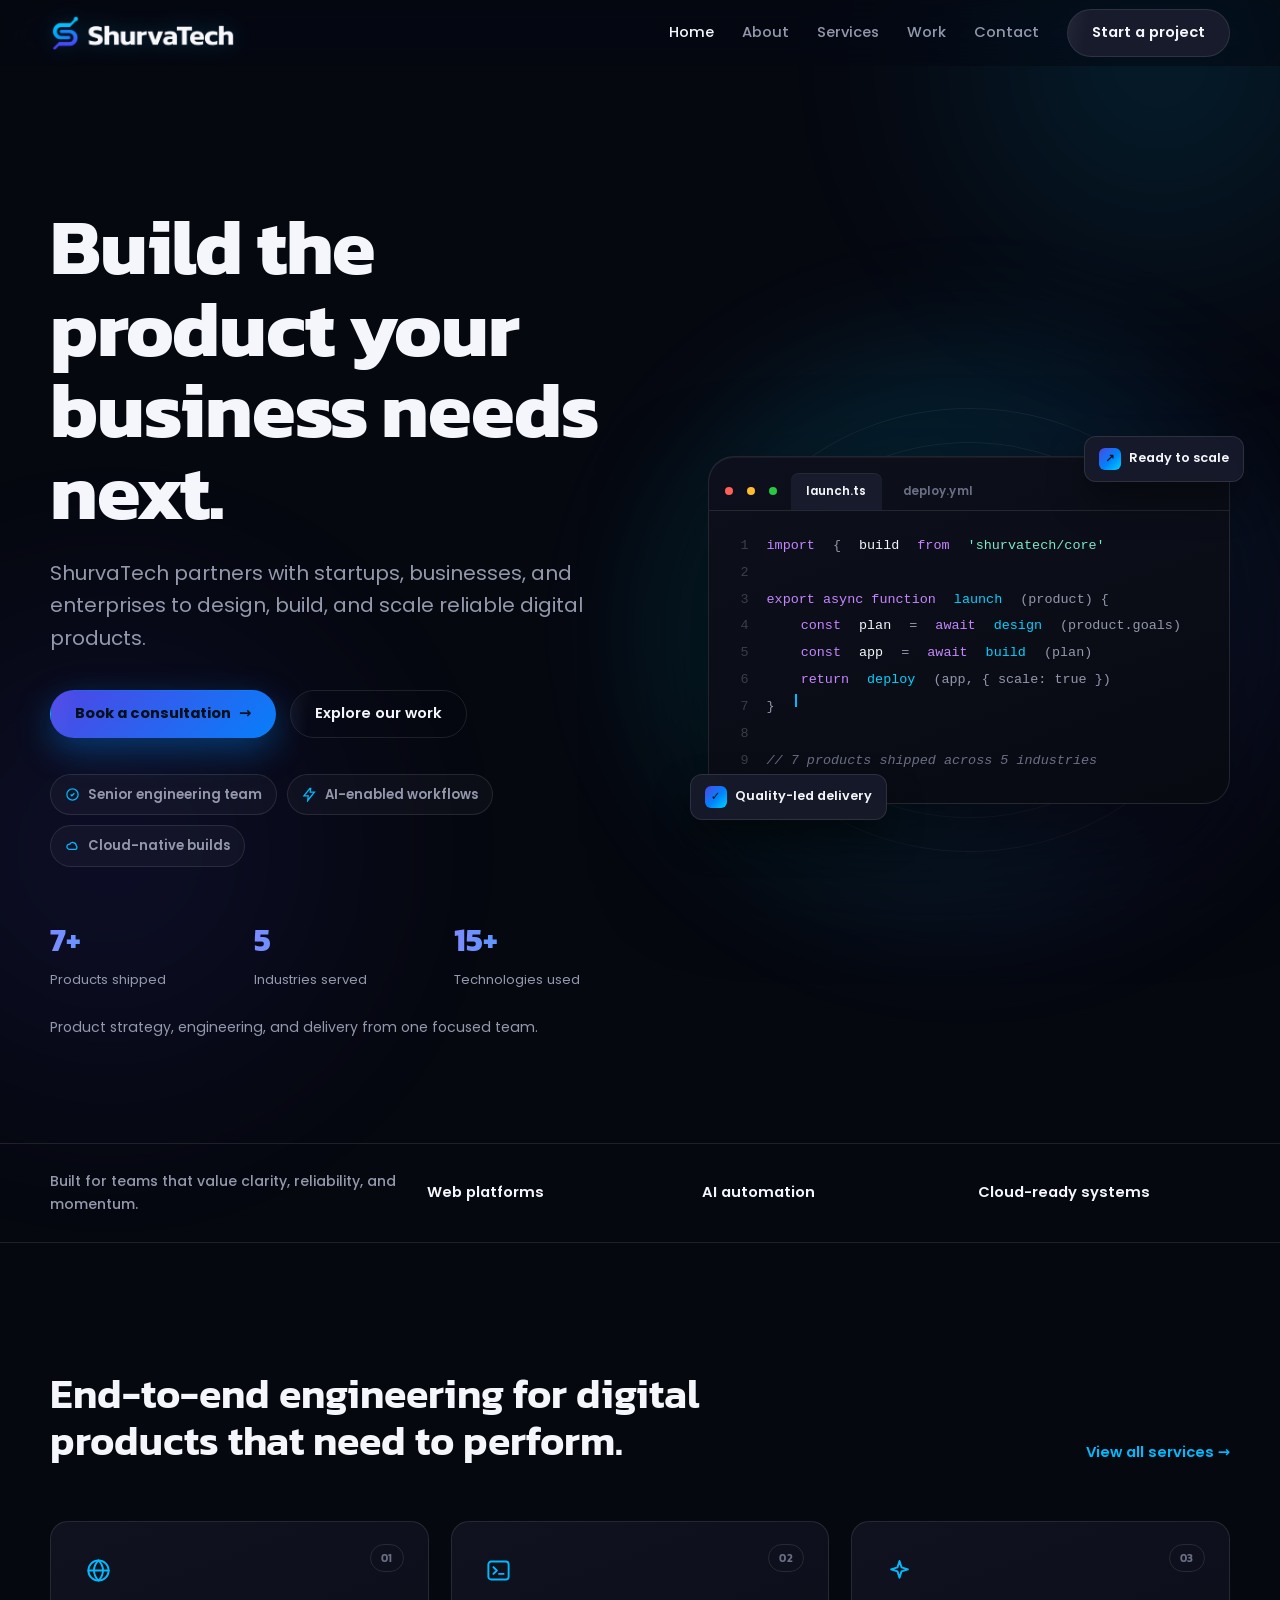
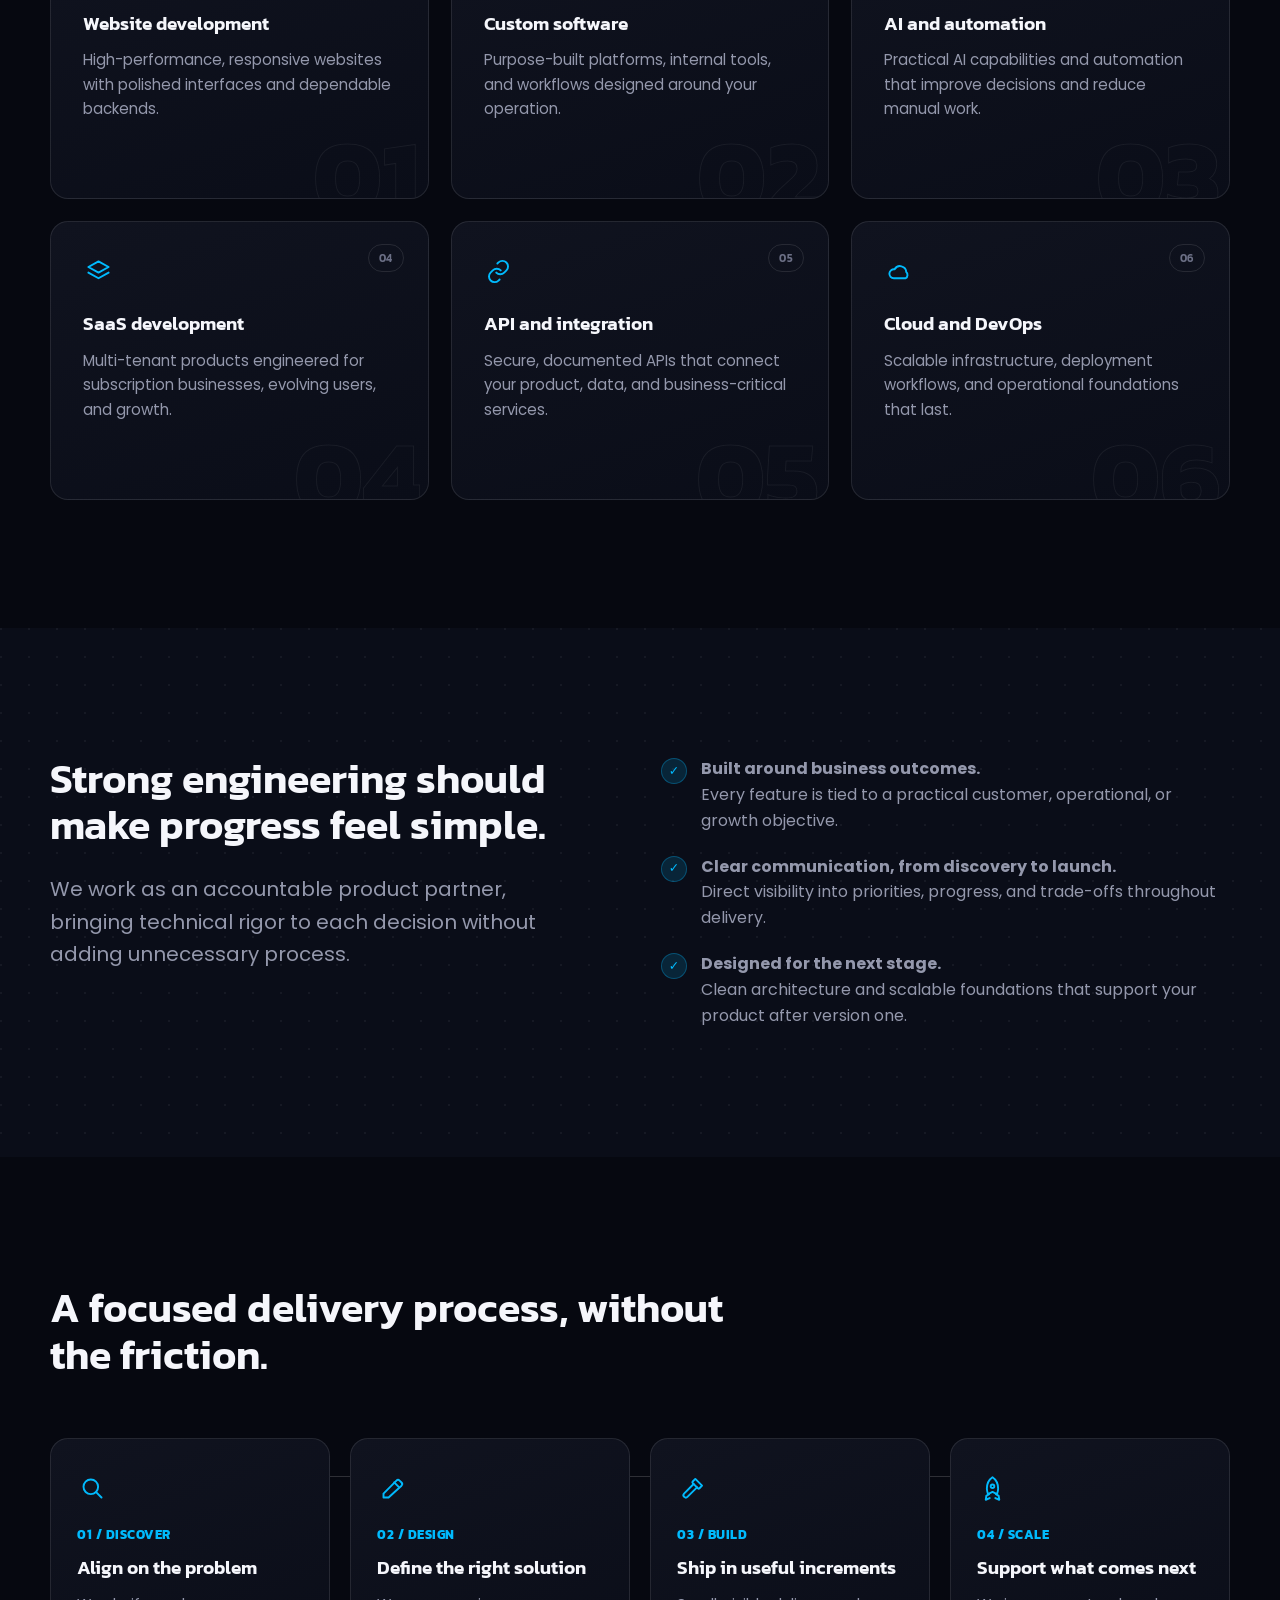
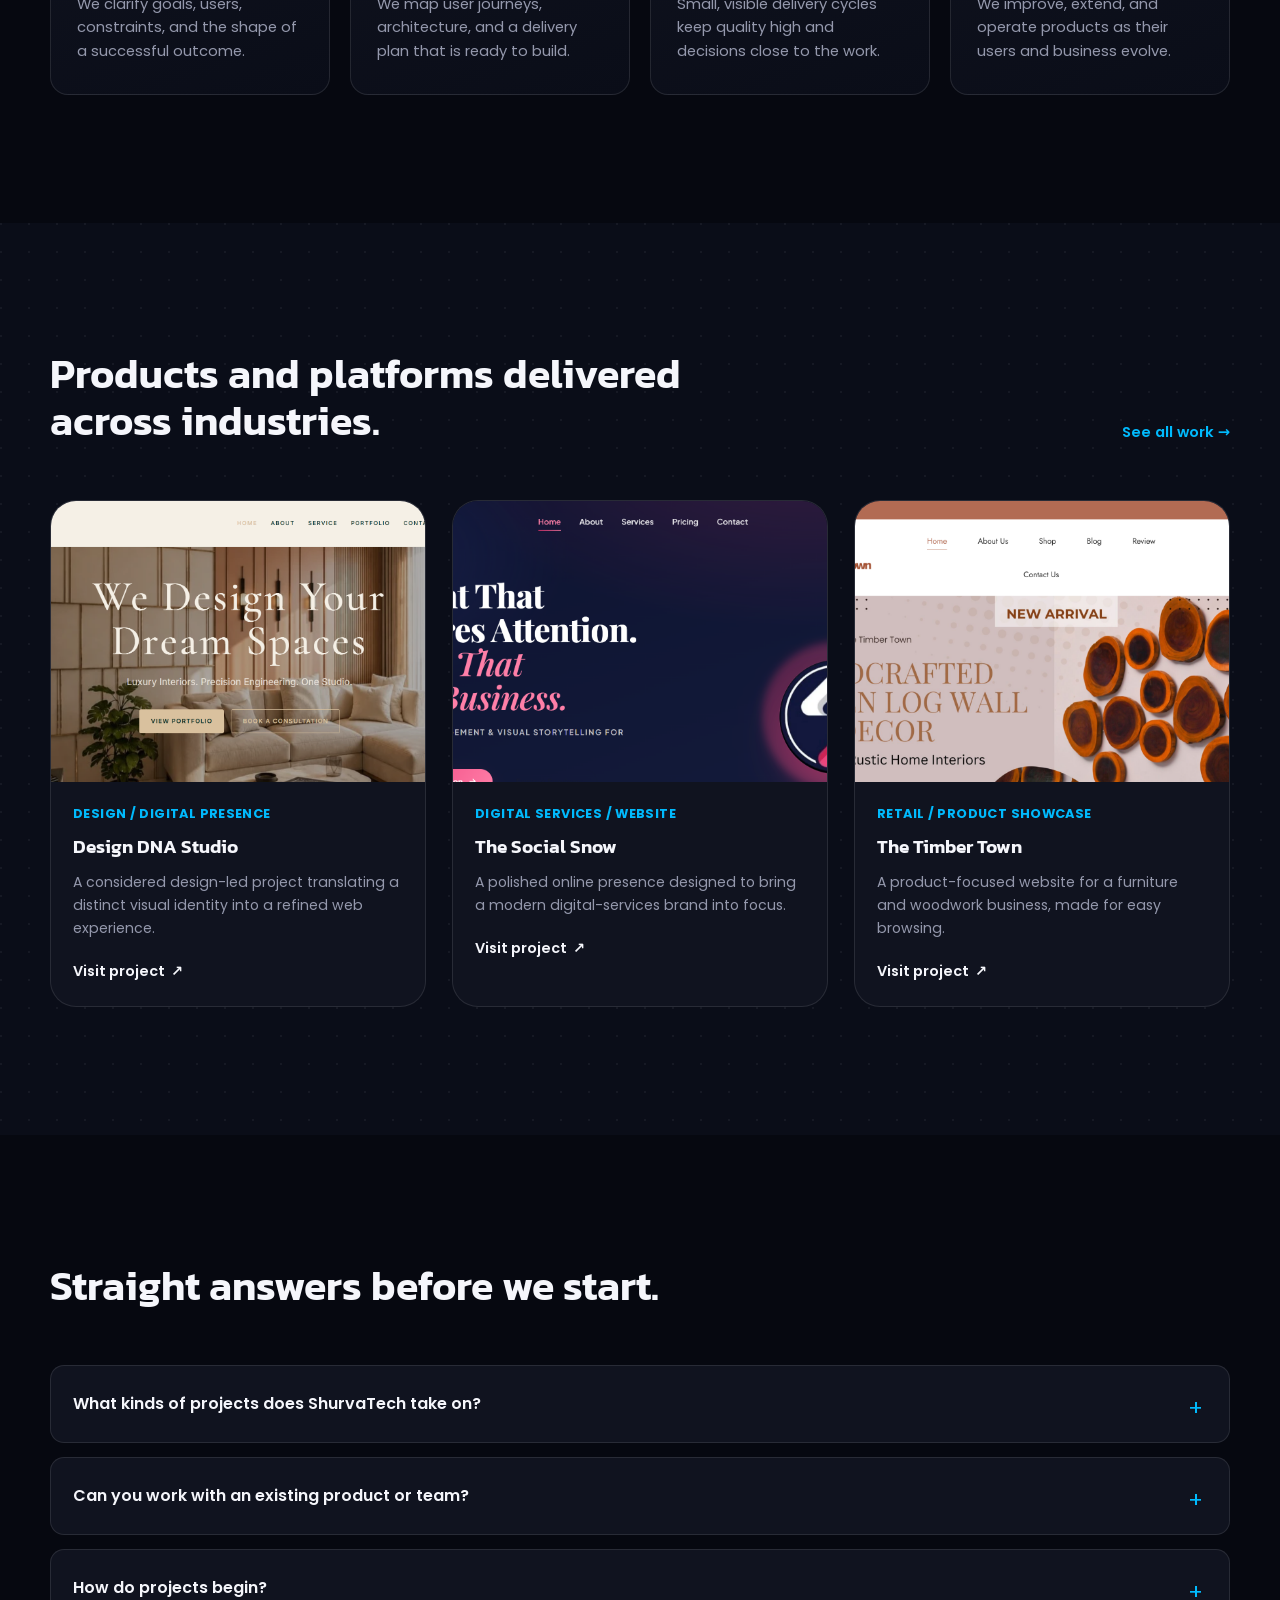
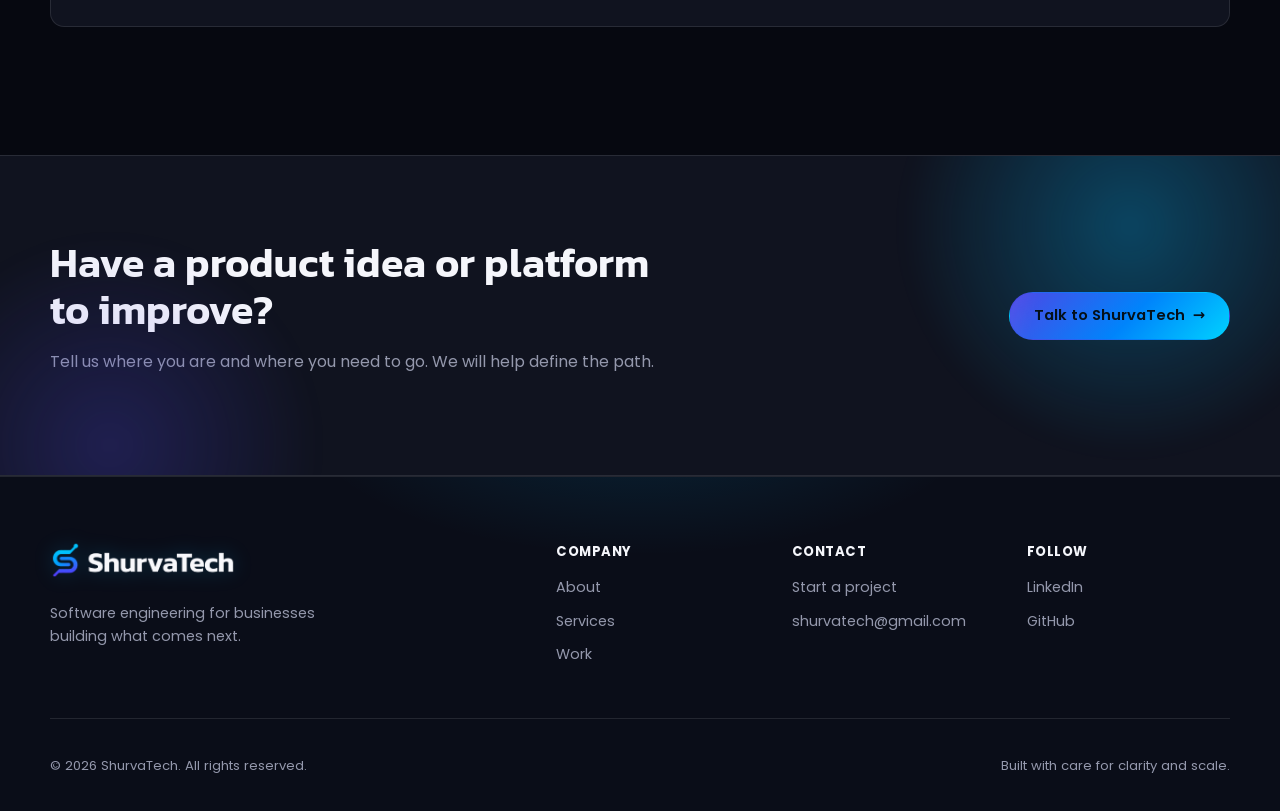
==== commit a14309ae: "Update icons" ====
--- a/index.html
+++ b/index.html
@@ -19,7 +19,7 @@
   <meta charset="utf-8"><meta name="viewport" content="width=device-width, initial-scale=1">
   
   <title>ShurvaTech | Software built for what is next</title>
-  <link rel="icon" href="assets/images/brand/shurvatech-favicon.svg" type="image/svg+xml"><link rel="preconnect" href="https://fonts.googleapis.com"><link rel="preconnect" href="https://fonts.gstatic.com" crossorigin><link rel="stylesheet" href="https://fonts.googleapis.com/css2?family=Kanit:wght@500;600;650;700&family=Poppins:wght@400;500;600;700&display=swap"><link rel="stylesheet" href="assets/css/style.css?v=20260801-2">
+  <link rel="icon" href="assets/images/brand/shurvatech-favicon.svg" type="image/svg+xml"><link rel="preconnect" href="https://fonts.googleapis.com"><link rel="preconnect" href="https://fonts.gstatic.com" crossorigin><link rel="stylesheet" href="https://fonts.googleapis.com/css2?family=Kanit:wght@500;600;650;700&family=Poppins:wght@400;500;600;700&display=swap"><link rel="stylesheet" href="assets/css/style.css?v=20260801-5">
 </head>
 <body>
   <header class="site-header"><div class="container nav"><a class="brand" href="index.html" aria-label="ShurvaTech home"><img class="brand-logo" src="assets/images/brand/shurvatech-logo-lockup-transparent.png" alt="ShurvaTech"></a><nav class="nav-links" aria-label="Primary navigation"><a data-nav-link href="index.html">Home</a><a data-nav-link href="about.html">About</a><a data-nav-link href="services.html">Services</a><a data-nav-link href="portfolio.html">Work</a><a data-nav-link href="contact.html">Contact</a><a class="button" data-nav-link href="contact.html">Start a project</a></nav><button class="menu-button" type="button" data-menu-button aria-expanded="false" aria-controls="mobile-menu" aria-label="Open navigation"><svg class="icon" viewBox="0 0 24 24"><path d="M4 7h16M4 12h16M4 17h16"/></svg></button></div><div class="mobile-menu" id="mobile-menu" data-mobile-menu hidden><nav class="container mobile-menu-inner" aria-label="Mobile navigation"><a data-nav-link href="index.html">Home</a><a data-nav-link href="about.html">About</a><a data-nav-link href="services.html">Services</a><a data-nav-link href="portfolio.html">Work</a><a class="button" href="contact.html">Start a project</a></nav></div></header>
--- a/assets/css/style.css
+++ b/assets/css/style.css
@@ -144,17 +144,9 @@
 .service:hover { transform: translateY(-6px); border-color: rgba(0,186,253,.4); box-shadow: 0 24px 50px rgba(0,0,0,.4); }
 .service:hover::before { opacity: 1; }
 .service-index { position: absolute; top: 22px; right: 24px; padding: 4px 10px; border: 1px solid var(--line); border-radius: 999px; font-family: "Kanit", sans-serif; font-size: .7rem; font-weight: 600; color: var(--muted-soft); letter-spacing: .05em; }
-.service-icon { position: relative; display: grid; place-items: center; width: 54px; height: 54px; margin-bottom: 26px; border-radius: 15px; background: var(--grad); color: #04101a; box-shadow: 0 12px 28px rgba(0,132,251,.32), inset 0 1px 0 rgba(255,255,255,.25); transition: transform .35s var(--ease), box-shadow .35s var(--ease); }
-.service:hover .service-icon { transform: rotate(-6deg) scale(1.08); box-shadow: 0 16px 36px rgba(0,132,251,.48), inset 0 1px 0 rgba(255,255,255,.3); }
-.service-icon svg { width: 24px; height: 24px; stroke: #04101a; stroke-width: 2; fill: none; }
-.service:nth-child(2) .service-icon { filter: hue-rotate(-14deg); }
-.service:nth-child(3) .service-icon { filter: hue-rotate(22deg); }
-.service:nth-child(4) .service-icon { filter: hue-rotate(-28deg); }
-.service:nth-child(5) .service-icon { filter: hue-rotate(38deg); }
-.service:nth-child(6) .service-icon { filter: hue-rotate(-42deg); }
-.service:nth-child(7) .service-icon { filter: hue-rotate(50deg); }
-.service:nth-child(8) .service-icon { filter: hue-rotate(-56deg); }
-.service:nth-child(9) .service-icon { filter: hue-rotate(64deg); }
+.service-icon { position: relative; display: grid; place-items: center; width: 30px; height: 30px; margin-bottom: 26px; color: var(--accent); transition: transform .25s var(--ease), color .25s ease; }
+.service:hover .service-icon { transform: translateY(-2px); color: #65d7ff; }
+.service-icon svg { width: 27px; height: 27px; stroke: currentColor; stroke-width: 1.7; fill: none; }
 .service h3 { position: relative; }
 .service p { position: relative; margin: 0; color: var(--muted); font-size: .94rem; }
 .service-more { position: relative; display: inline-flex; align-items: center; gap: 6px; margin-top: 20px; color: var(--accent); font-size: .84rem; font-weight: 600; opacity: 0; transform: translateX(-4px); transition: opacity .25s ease, transform .25s ease; }
@@ -162,6 +154,7 @@
 
 /* split / checklist */
 .split { display: grid; grid-template-columns: .95fr 1.05fr; gap: 96px; align-items: start; }
+.split .lead + .button { margin-top: 24px; }
 .checklist { display: grid; gap: 20px; padding: 0; margin: 0; list-style: none; }
 .checklist li { display: flex; gap: 14px; color: var(--muted); }
 .check { display: grid; flex: 0 0 auto; place-items: center; width: 26px; height: 26px; margin-top: 2px; border-radius: 50%; background: var(--mint); border: 1px solid rgba(0,186,253,.3); color: var(--accent); font-size: .78rem; font-weight: 700; }
@@ -173,14 +166,11 @@
 .process-item::before { content: ''; position: absolute; top: 0; left: 0; right: 0; height: 2px; background: var(--grad); transform: scaleX(0); transform-origin: left; transition: transform .4s var(--ease); }
 .process-item:hover::before { transform: scaleX(1); }
 .process-item:hover { border-color: rgba(0,186,253,.4); transform: translateY(-6px); box-shadow: 0 24px 50px rgba(0,0,0,.4); }
-.process-icon { position: relative; z-index: 1; display: grid; place-items: center; width: 46px; height: 46px; margin-bottom: 22px; border-radius: 13px; background: var(--grad); color: #04101a; box-shadow: 0 12px 26px rgba(0,132,251,.32), inset 0 1px 0 rgba(255,255,255,.25); transition: transform .35s var(--ease); }
-.process-item:hover .process-icon { transform: rotate(-6deg) scale(1.08); }
-.process-icon svg { width: 21px; height: 21px; stroke: #04101a; stroke-width: 1.75; fill: none; }
+.process-icon { position: relative; z-index: 1; display: grid; place-items: center; width: 30px; height: 30px; margin-bottom: 22px; color: var(--accent); transition: transform .25s var(--ease), color .25s ease; }
+.process-item:hover .process-icon { transform: translateY(-2px); color: #65d7ff; }
+.process-icon svg { width: 27px; height: 27px; stroke: currentColor; stroke-width: 1.7; fill: none; }
 .process-number { display: block; margin-bottom: 10px; font-family: "Kanit", sans-serif; color: var(--accent); font-size: .8rem; font-weight: 650; letter-spacing: .04em; text-transform: uppercase; }
 .process p { margin: 0; color: var(--muted); font-size: .92rem; }
-.process-item:nth-child(2) .process-icon { filter: hue-rotate(-16deg); }
-.process-item:nth-child(3) .process-icon { filter: hue-rotate(24deg); }
-.process-item:nth-child(4) .process-icon { filter: hue-rotate(-32deg); }
 
 /* portfolio */
 .project-grid { display: grid; grid-template-columns: repeat(2,1fr); gap: 26px; }
@@ -210,7 +200,7 @@
 .tech-cloud { display: flex; flex-wrap: wrap; gap: 12px; }
 .tech { display: inline-flex; align-items: center; gap: 10px; padding: 10px 16px 10px 10px; border: 1px solid var(--line); border-radius: 999px; background: var(--surface); color: var(--ink); font-size: .9rem; font-weight: 550; transition: border-color .25s ease, transform .25s var(--ease), box-shadow .25s ease; }
 .tech:hover { border-color: rgba(0,186,253,.5); transform: translateY(-3px); box-shadow: 0 12px 26px rgba(0,186,253,.14); }
-.tech-mark { display: grid; place-items: center; width: 26px; height: 26px; border-radius: 8px; background: var(--grad); color: #04101a; font-family: "Kanit", sans-serif; font-size: .68rem; font-weight: 700; }
+.tech-mark { display: grid; place-items: center; width: 26px; height: 26px; border: 1px solid rgba(0,186,253,.42); border-radius: 50%; color: var(--accent); font-family: "Kanit", sans-serif; font-size: .68rem; font-weight: 700; }
 
 /* industries */
 .industries { display: grid; grid-template-columns: repeat(5, 1fr); gap: 20px; }
@@ -254,11 +244,8 @@
 
 /* services hero visual: floating icon mosaic */
 .mini-tile-grid { display: grid; grid-template-columns: repeat(2, 1fr); gap: 22px; }
-.mini-tile { display: grid; place-items: center; width: 88px; height: 88px; border-radius: 22px; background: var(--grad); box-shadow: 0 20px 44px rgba(0,132,251,.3), inset 0 1px 0 rgba(255,255,255,.25); transform: rotate(var(--r, 0deg)); animation: floatChip 5s ease-in-out infinite; animation-delay: var(--d, 0s); }
-.mini-tile svg { width: 32px; height: 32px; stroke: #04101a; stroke-width: 1.75; fill: none; }
-.mini-tile:nth-child(2) { filter: hue-rotate(-18deg); }
-.mini-tile:nth-child(3) { filter: hue-rotate(24deg); }
-.mini-tile:nth-child(4) { filter: hue-rotate(-36deg); }
+.mini-tile { display: grid; place-items: center; width: 72px; height: 72px; border: 1px solid rgba(0,186,253,.38); border-radius: 50%; background: rgba(0,186,253,.04); color: var(--accent); transform: rotate(var(--r, 0deg)); animation: floatChip 5s ease-in-out infinite; animation-delay: var(--d, 0s); }
+.mini-tile svg { width: 28px; height: 28px; stroke: currentColor; stroke-width: 1.7; fill: none; }
 
 /* portfolio hero visual: fanned card stack */
 .fan-stack { position: relative; width: 220px; height: 240px; }
@@ -266,8 +253,8 @@
 .fan-card.f1 { transform: rotate(-11deg) translate(-46px, 6px); z-index: 1; opacity: .75; }
 .fan-card.f2 { transform: rotate(6deg) translate(30px, 2px); z-index: 2; opacity: .88; }
 .fan-card.f3 { transform: rotate(-2deg); z-index: 3; animation: floatCard 6s ease-in-out infinite; }
-.fan-card.f3 .fan-icon { display: grid; place-items: center; width: 56px; height: 56px; border-radius: 16px; background: var(--grad); box-shadow: 0 14px 30px rgba(0,132,251,.35); }
-.fan-card.f3 .fan-icon svg { width: 24px; height: 24px; stroke: #04101a; stroke-width: 2; fill: none; }
+.fan-card.f3 .fan-icon { display: grid; place-items: center; width: 48px; height: 48px; border: 1px solid rgba(0,186,253,.42); border-radius: 50%; color: var(--accent); }
+.fan-card.f3 .fan-icon svg { width: 25px; height: 25px; stroke: currentColor; stroke-width: 1.7; fill: none; }
 
 /* contact hero visual: chat mockup */
 .chat-panel { width: 300px; padding: 22px; border-radius: 20px; border: 1px solid var(--line); background: linear-gradient(160deg, var(--surface), var(--bg-soft)); box-shadow: 0 30px 70px rgba(0,0,0,.45); animation: floatCard 7s ease-in-out infinite; }
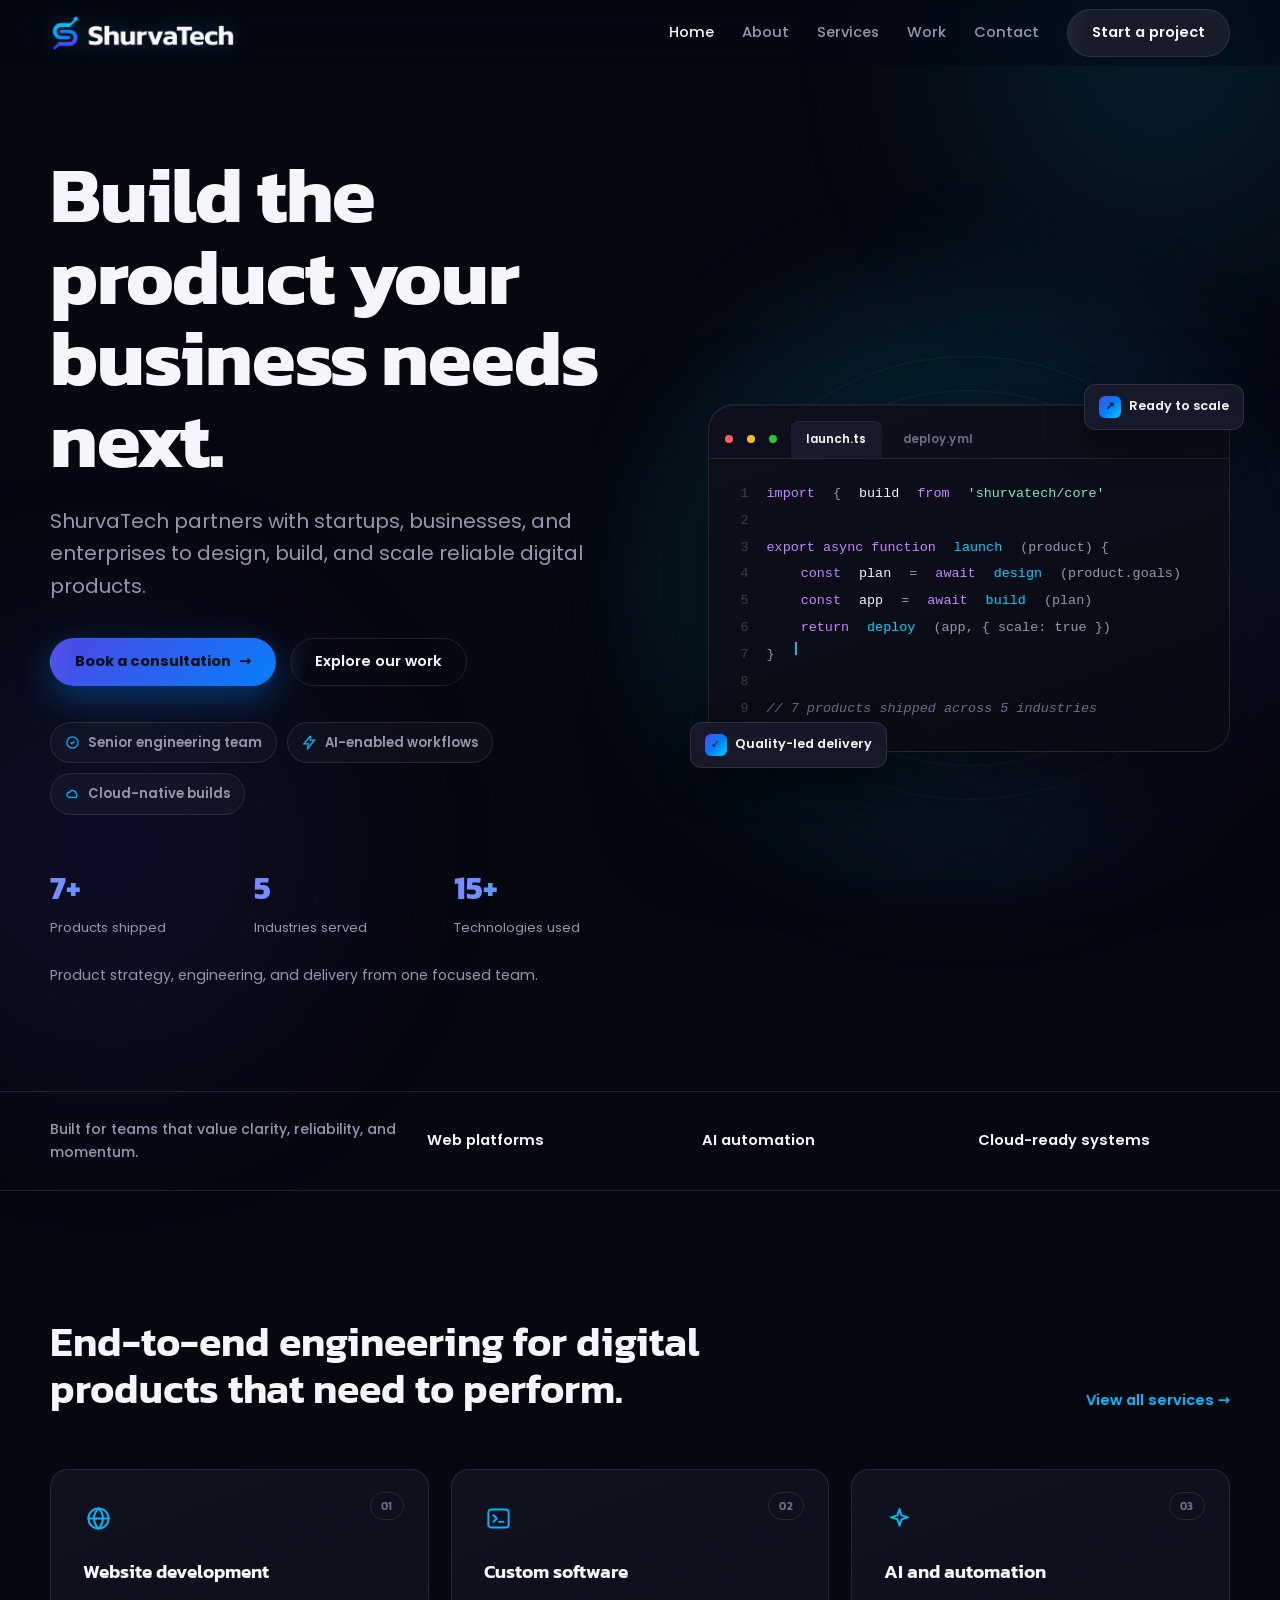
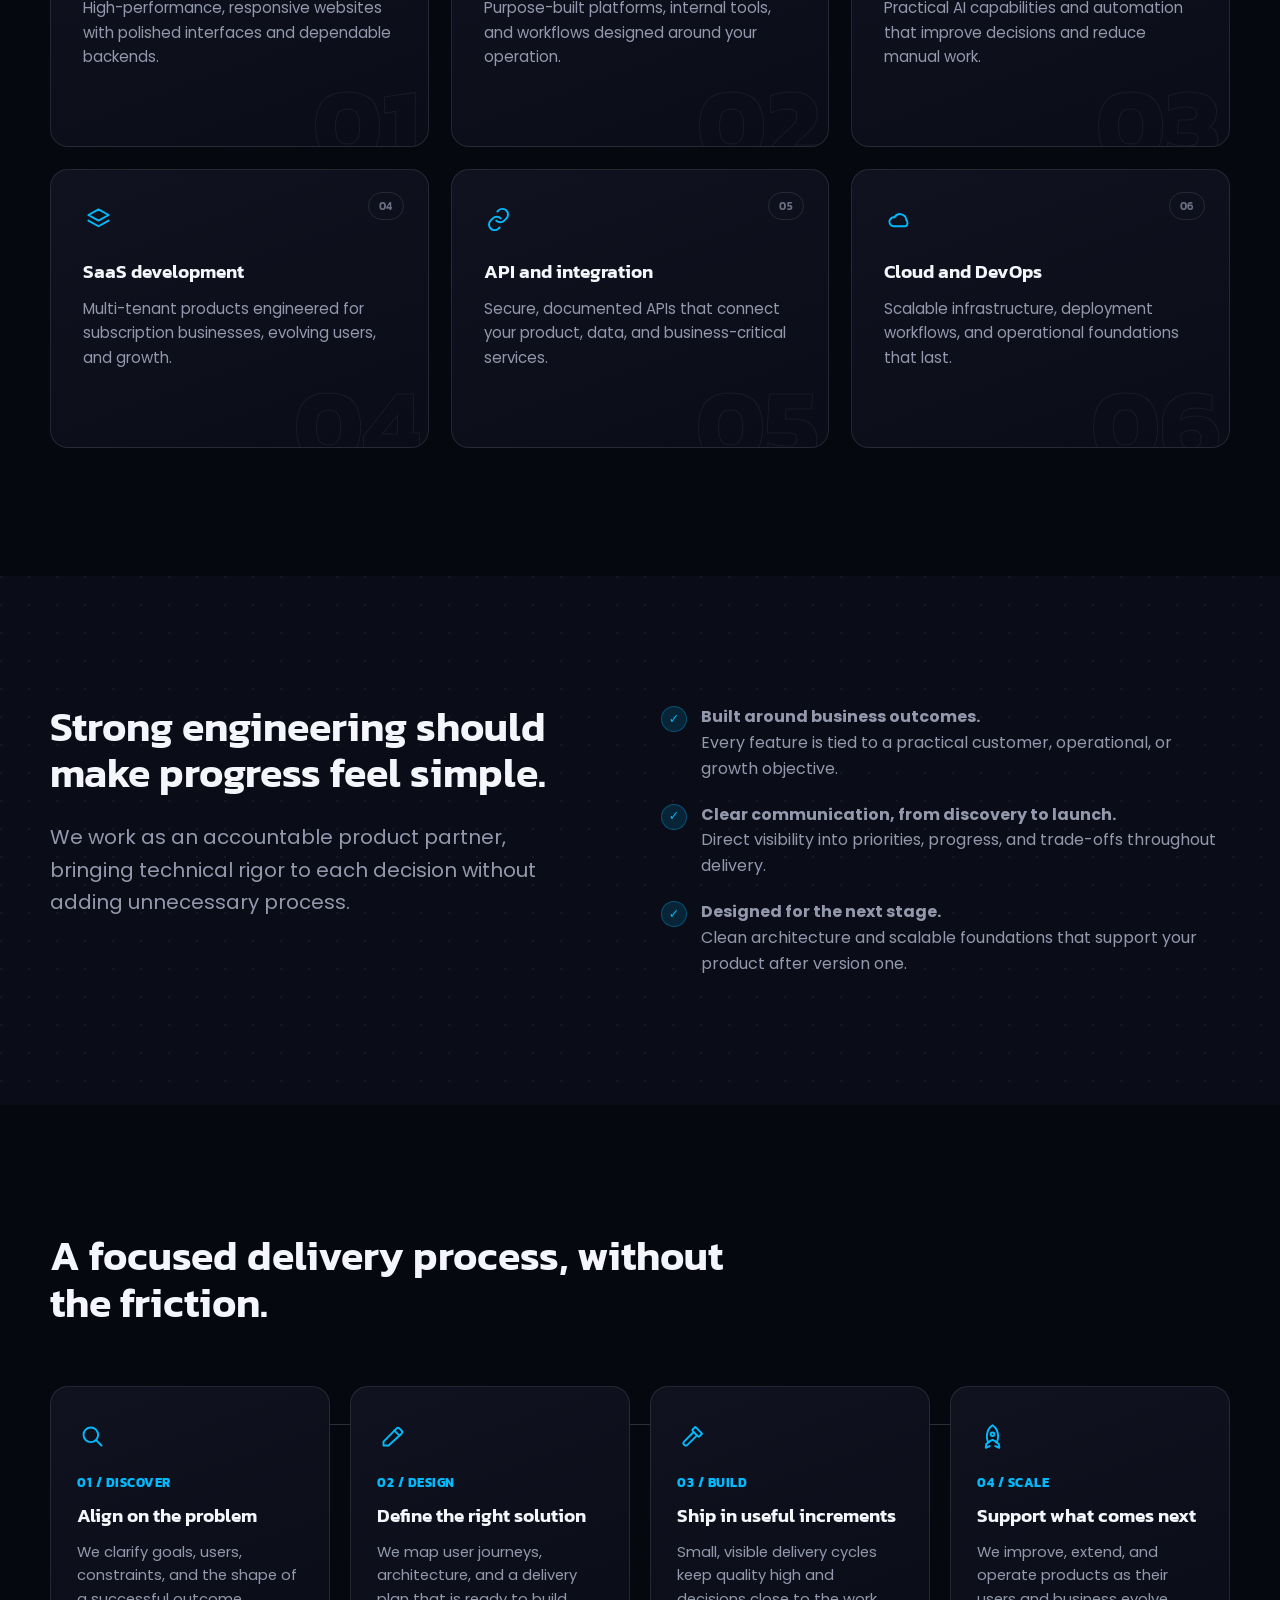
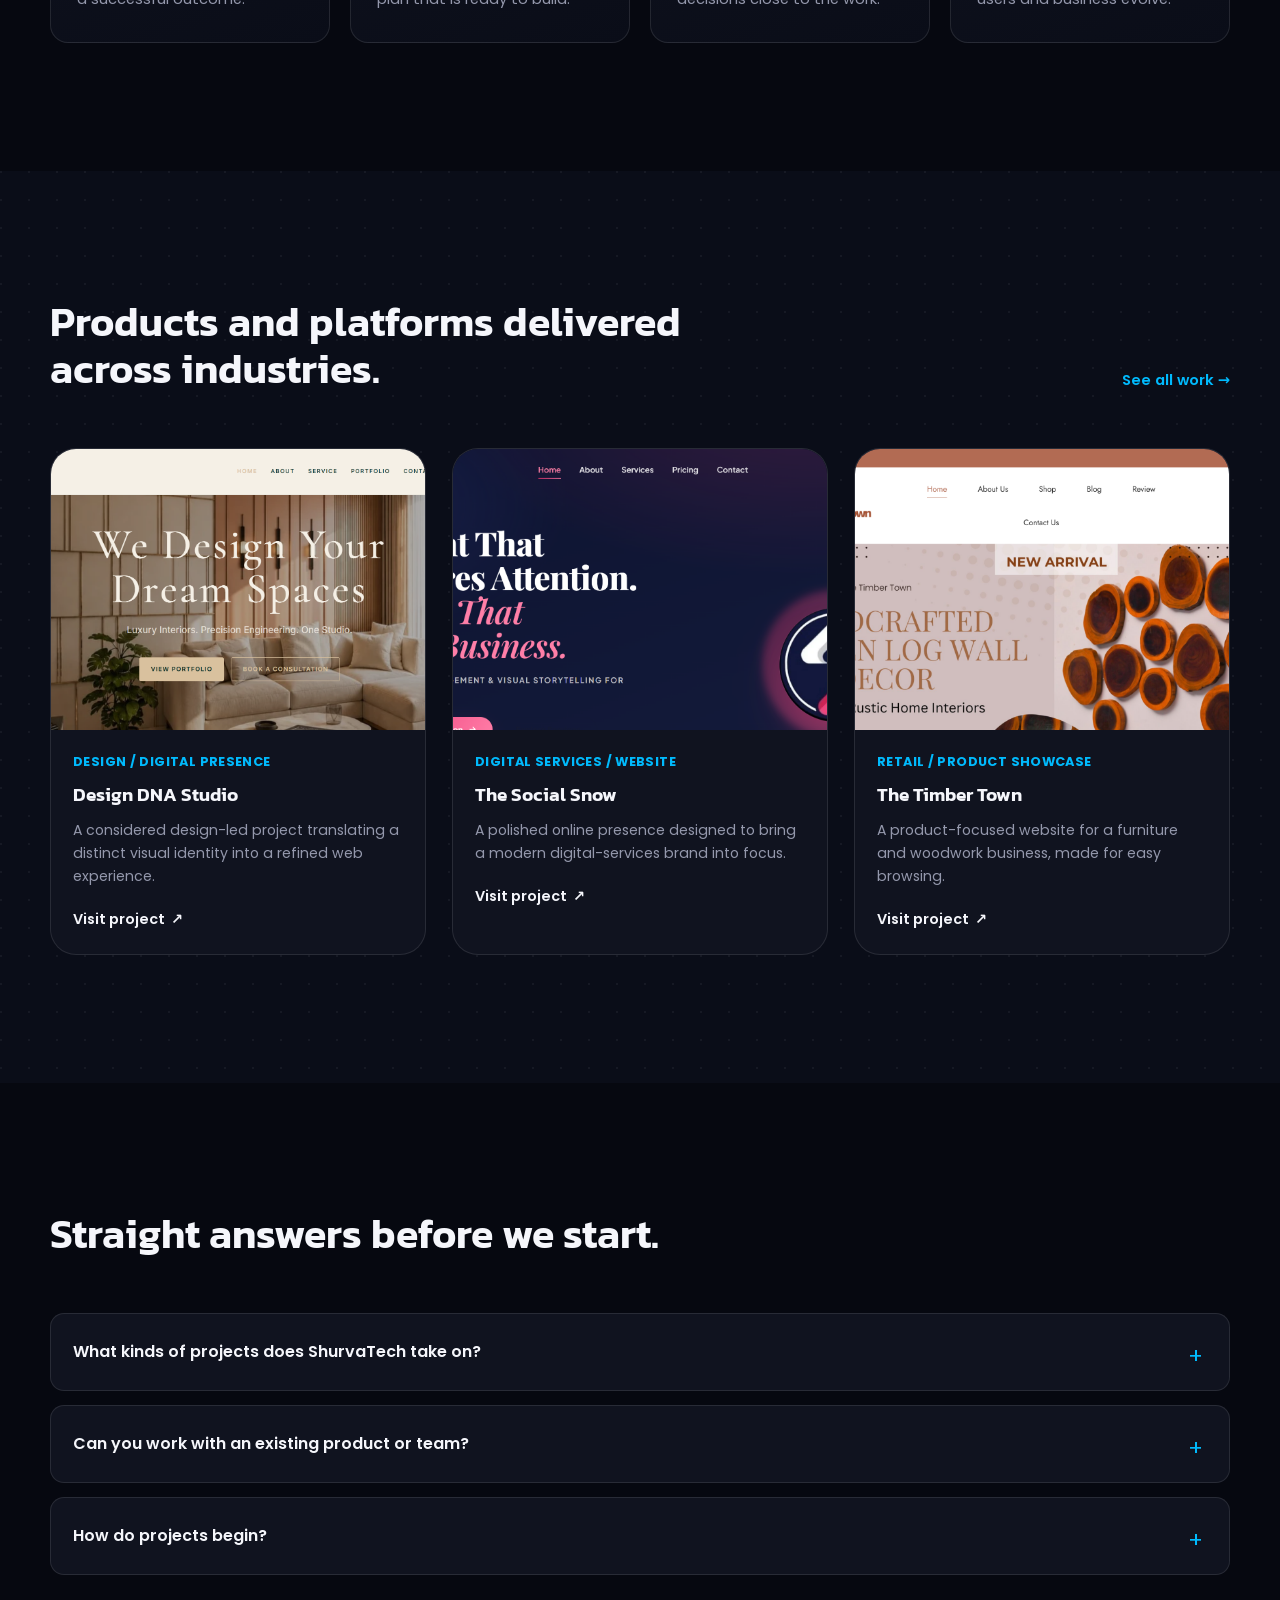
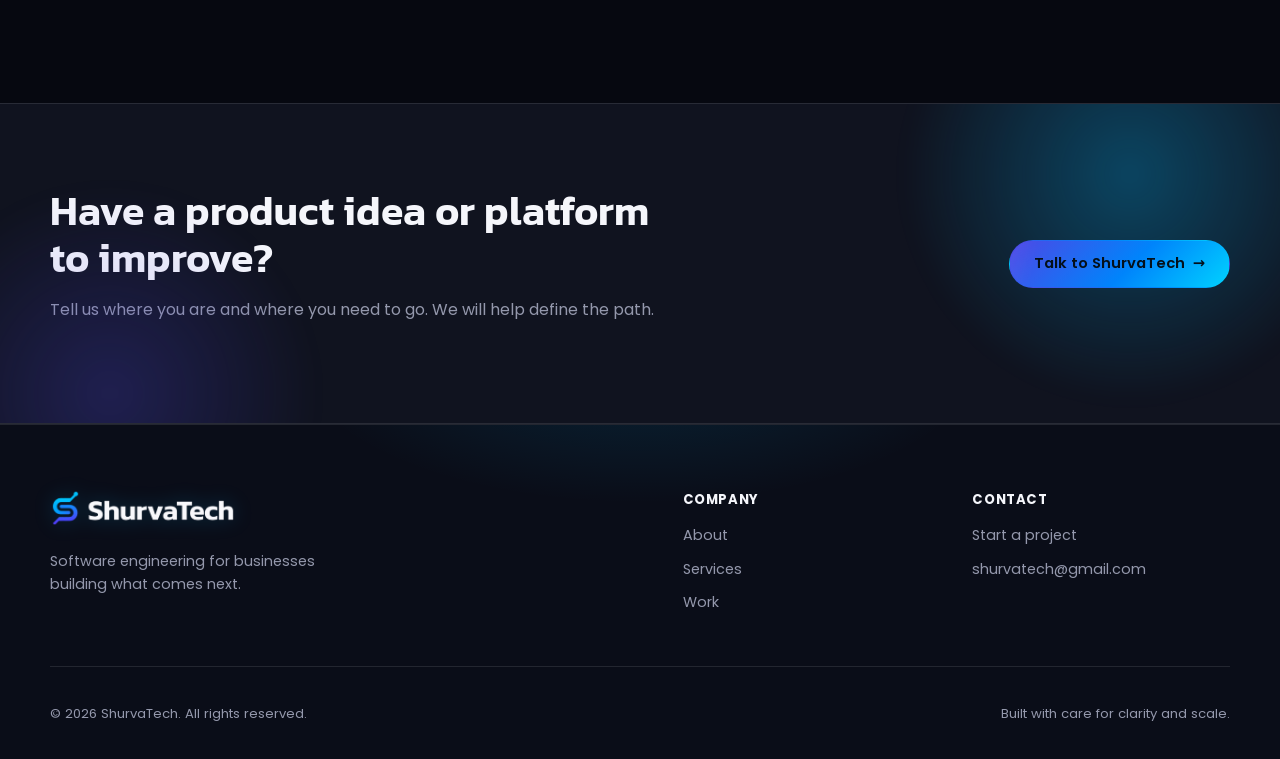
==== commit 145addae: "Updated design" ====
--- a/index.html
+++ b/index.html
@@ -19,7 +19,7 @@
   <meta charset="utf-8"><meta name="viewport" content="width=device-width, initial-scale=1">
   
   <title>ShurvaTech | Software built for what is next</title>
-  <link rel="icon" href="assets/images/brand/shurvatech-favicon.svg" type="image/svg+xml"><link rel="preconnect" href="https://fonts.googleapis.com"><link rel="preconnect" href="https://fonts.gstatic.com" crossorigin><link rel="stylesheet" href="https://fonts.googleapis.com/css2?family=Kanit:wght@500;600;650;700&family=Poppins:wght@400;500;600;700&display=swap"><link rel="stylesheet" href="assets/css/style.css?v=20260801-5">
+  <link rel="icon" href="assets/images/brand/shurvatech-favicon.svg" type="image/svg+xml"><link rel="preconnect" href="https://fonts.googleapis.com"><link rel="preconnect" href="https://fonts.gstatic.com" crossorigin><link rel="stylesheet" href="https://fonts.googleapis.com/css2?family=Kanit:wght@500;600;650;700&family=Poppins:wght@400;500;600;700&display=swap"><link rel="stylesheet" href="assets/css/style.css?v=20260802-2">
 </head>
 <body>
   <header class="site-header"><div class="container nav"><a class="brand" href="index.html" aria-label="ShurvaTech home"><img class="brand-logo" src="assets/images/brand/shurvatech-logo-lockup-transparent.png" alt="ShurvaTech"></a><nav class="nav-links" aria-label="Primary navigation"><a data-nav-link href="index.html">Home</a><a data-nav-link href="about.html">About</a><a data-nav-link href="services.html">Services</a><a data-nav-link href="portfolio.html">Work</a><a data-nav-link href="contact.html">Contact</a><a class="button" data-nav-link href="contact.html">Start a project</a></nav><button class="menu-button" type="button" data-menu-button aria-expanded="false" aria-controls="mobile-menu" aria-label="Open navigation"><svg class="icon" viewBox="0 0 24 24"><path d="M4 7h16M4 12h16M4 17h16"/></svg></button></div><div class="mobile-menu" id="mobile-menu" data-mobile-menu hidden><nav class="container mobile-menu-inner" aria-label="Mobile navigation"><a data-nav-link href="index.html">Home</a><a data-nav-link href="about.html">About</a><a data-nav-link href="services.html">Services</a><a data-nav-link href="portfolio.html">Work</a><a class="button" href="contact.html">Start a project</a></nav></div></header>
@@ -35,5 +35,5 @@
     <section class="section"><div class="container"><div class="section-heading" data-reveal><div><h2 class="h2">Straight answers before we start.</h2></div></div><div class="faq" data-reveal><details><summary>What kinds of projects does ShurvaTech take on?</summary><p>We work on new product builds, existing platform improvements, internal tools, customer portals, SaaS products, AI-enabled workflows, and infrastructure work.</p></details><details><summary>Can you work with an existing product or team?</summary><p>Yes. We can join an existing delivery process, improve a specific area, or provide a focused product team for a defined outcome.</p></details><details><summary>How do projects begin?</summary><p>We start with a consultation to understand your objectives, constraints, timing, and the best way to move forward. From there, we define a practical scope and plan.</p></details></div></div></section>
     <section class="cta-band"><div class="container cta-inner"><div><h2 class="h2">Have a product idea or platform to improve?</h2><p class="body-copy">Tell us where you are and where you need to go. We will help define the path.</p></div><a class="button" data-magnetic href="contact.html">Talk to ShurvaTech <span>&#8594;</span></a></div></section>
   </main>
-  <footer class="site-footer"><div class="container footer-main"><div class="footer-brand"><a class="brand" href="index.html" aria-label="ShurvaTech home"><img class="brand-logo" src="assets/images/brand/shurvatech-logo-lockup-transparent.png" alt="ShurvaTech"></a><p>Software engineering for businesses building what comes next.</p></div><div><p class="footer-title">Company</p><div class="footer-links"><a href="about.html">About</a><a href="services.html">Services</a><a href="portfolio.html">Work</a></div></div><div><p class="footer-title">Contact</p><div class="footer-links"><a href="contact.html">Start a project</a><a href="mailto:shurvatech@gmail.com">shurvatech@gmail.com</a></div></div><div><p class="footer-title">Follow</p><div class="footer-links"><a href="https://www.linkedin.com/in/shubhamforall/" target="_blank" rel="noreferrer">LinkedIn</a><a href="https://github.com/shubhamforall" target="_blank" rel="noreferrer">GitHub</a></div></div></div><div class="container footer-bottom"><p>&copy; <span data-year></span> ShurvaTech. All rights reserved.</p><p>Built with care for clarity and scale.</p></div></footer><script src="assets/js/script.js?v=20260801-2"></script>
+  <footer class="site-footer"><div class="container footer-main"><div class="footer-brand"><a class="brand" href="index.html" aria-label="ShurvaTech home"><img class="brand-logo" src="assets/images/brand/shurvatech-logo-lockup-transparent.png" alt="ShurvaTech"></a><p>Software engineering for businesses building what comes next.</p></div><div><p class="footer-title">Company</p><div class="footer-links"><a href="about.html">About</a><a href="services.html">Services</a><a href="portfolio.html">Work</a></div></div><div><p class="footer-title">Contact</p><div class="footer-links"><a href="contact.html">Start a project</a><a href="mailto:shurvatech@gmail.com">shurvatech@gmail.com</a></div></div></div><div class="container footer-bottom"><p>&copy; <span data-year></span> ShurvaTech. All rights reserved.</p><p>Built with care for clarity and scale.</p></div></footer><script src="assets/js/script.js?v=20260801-2"></script>
 </body></html>
--- a/assets/css/style.css
+++ b/assets/css/style.css
@@ -84,7 +84,7 @@
 .mobile-menu .button { margin-top: 10px; color: #04101a; justify-content: center; }
 
 /* hero */
-.hero { padding: 140px 0 90px; overflow: hidden; }
+.hero { padding: 88px 0 90px; overflow: hidden; }
 .hero-grid { display: grid; grid-template-columns: minmax(0,1.05fr) minmax(360px,.95fr); align-items: center; gap: 80px; }
 .hero-actions, .button-row { display: flex; flex-wrap: wrap; gap: 14px; margin-top: 36px; }
 .hero-note { margin-top: 24px; color: var(--muted); font-size: .88rem; }
@@ -234,7 +234,7 @@
 .cta-band .button:hover { box-shadow: 0 18px 44px rgba(0, 132, 251, .5); }
 
 /* page hero */
-.page-hero { padding: 118px 0 74px; border-bottom: 1px solid var(--line); position: relative; overflow: hidden; }
+.page-hero { padding: 76px 0 74px; border-bottom: 1px solid var(--line); position: relative; overflow: hidden; }
 .page-hero .lead { max-width: 650px; }
 .page-hero-grid { display: grid; grid-template-columns: 1.1fr .9fr; gap: 60px; align-items: center; }
 .about-visual { position: relative; min-height: 340px; display: grid; place-items: center; animation: floatCard 7s ease-in-out infinite; }
@@ -318,12 +318,18 @@
 .field input, .field textarea, .field select { width: 100%; padding: 12px 15px; border: 1px solid var(--line); border-radius: 10px; color: var(--ink); background: var(--surface-2); transition: border-color .2s ease, box-shadow .2s ease; }
 .field textarea { min-height: 136px; resize: vertical; }
 .field input:focus, .field textarea:focus, .field select:focus { border-color: var(--accent); outline: none; box-shadow: 0 0 0 4px rgba(0,186,253,.15); }
+.form-honey { position: absolute; left: -9999px; width: 1px; height: 1px; opacity: 0; pointer-events: none; }
+.form-status { min-height: 22px; margin: 16px 0 0; color: var(--muted); font-size: .9rem; font-weight: 500; }
+.form-status[data-state="success"] { color: #61d394; }
+.form-status[data-state="error"] { color: #ff8f8f; }
+.form-status[data-state="pending"] { color: var(--accent); }
+.form .button:disabled { cursor: wait; opacity: .72; transform: none !important; }
 .form .button { margin-top: 24px; }
 
 /* footer */
 .site-footer { position: relative; border-top: 1px solid var(--line); background: var(--bg-soft); overflow: hidden; }
 .site-footer::before { content: ''; position: absolute; top: -220px; left: 50%; transform: translateX(-50%); width: 700px; height: 300px; background: radial-gradient(ellipse, rgba(0,186,253,.14), transparent 70%); pointer-events: none; }
-.footer-main { position: relative; display: grid; grid-template-columns: 1.4fr repeat(3, .6fr); gap: 32px; padding: 64px 0 52px; }
+.footer-main { position: relative; display: grid; grid-template-columns: 1.4fr repeat(2, .6fr); gap: 32px; padding: 64px 0 52px; }
 .footer-brand p { max-width: 290px; margin: 15px 0 0; color: var(--muted); font-size: .9rem; }
 .footer-title { margin: 0 0 14px; font-size: .82rem; font-weight: 650; color: var(--ink); text-transform: uppercase; letter-spacing: .04em; }
 .footer-links { display: grid; gap: 10px; color: var(--muted); font-size: .9rem; }
@@ -353,7 +359,7 @@
 @media (max-width: 880px) {
   .nav-links { display: none; }
   .menu-button { display: grid; place-items: center; }
-  .hero { padding: 96px 0 60px; }
+  .hero { padding: 72px 0 60px; }
   .hero-grid,.split,.contact-layout,.founder-card,.page-hero-grid { grid-template-columns: 1fr; gap: 32px; }
   .about-visual { min-height: 220px; }
   .founder-card { padding: 30px; text-align: center; }
@@ -367,7 +373,7 @@
   .process { grid-template-columns: repeat(2,1fr); }
   .process::before { display: none; }
   .industries { grid-template-columns: repeat(3,1fr); }
-  .footer-main { grid-template-columns: 1.2fr 1fr 1fr; }
+  .footer-main { grid-template-columns: repeat(2, 1fr); }
   .footer-brand { grid-column: 1 / -1; }
 }
 @media (max-width: 580px) {
@@ -395,6 +401,6 @@
   .footer-main { grid-template-columns: 1fr 1fr; }
   .footer-brand { grid-column: 1 / -1; }
   .footer-bottom p + p { margin-top: 8px; }
-  .page-hero { padding: 80px 0 56px; }
+  .page-hero { padding: 64px 0 56px; }
   .form { padding: 22px; }
 }
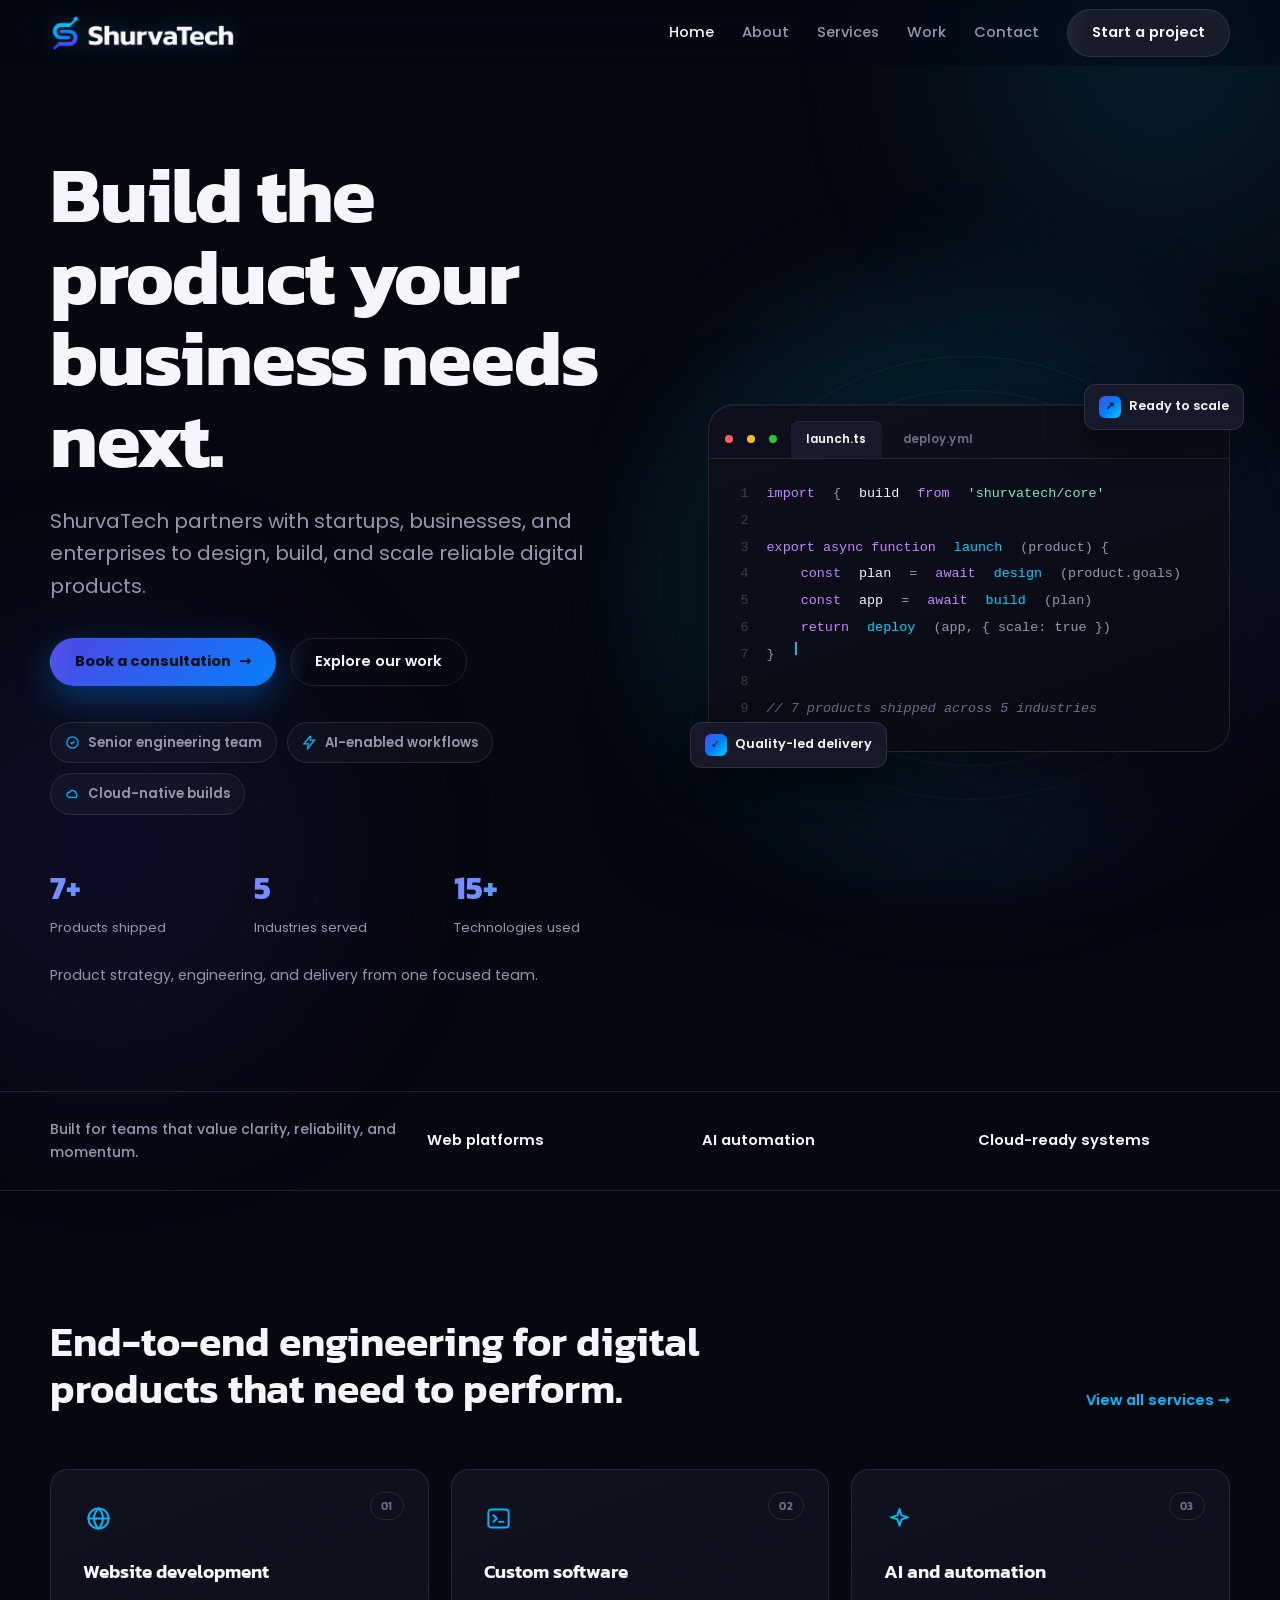
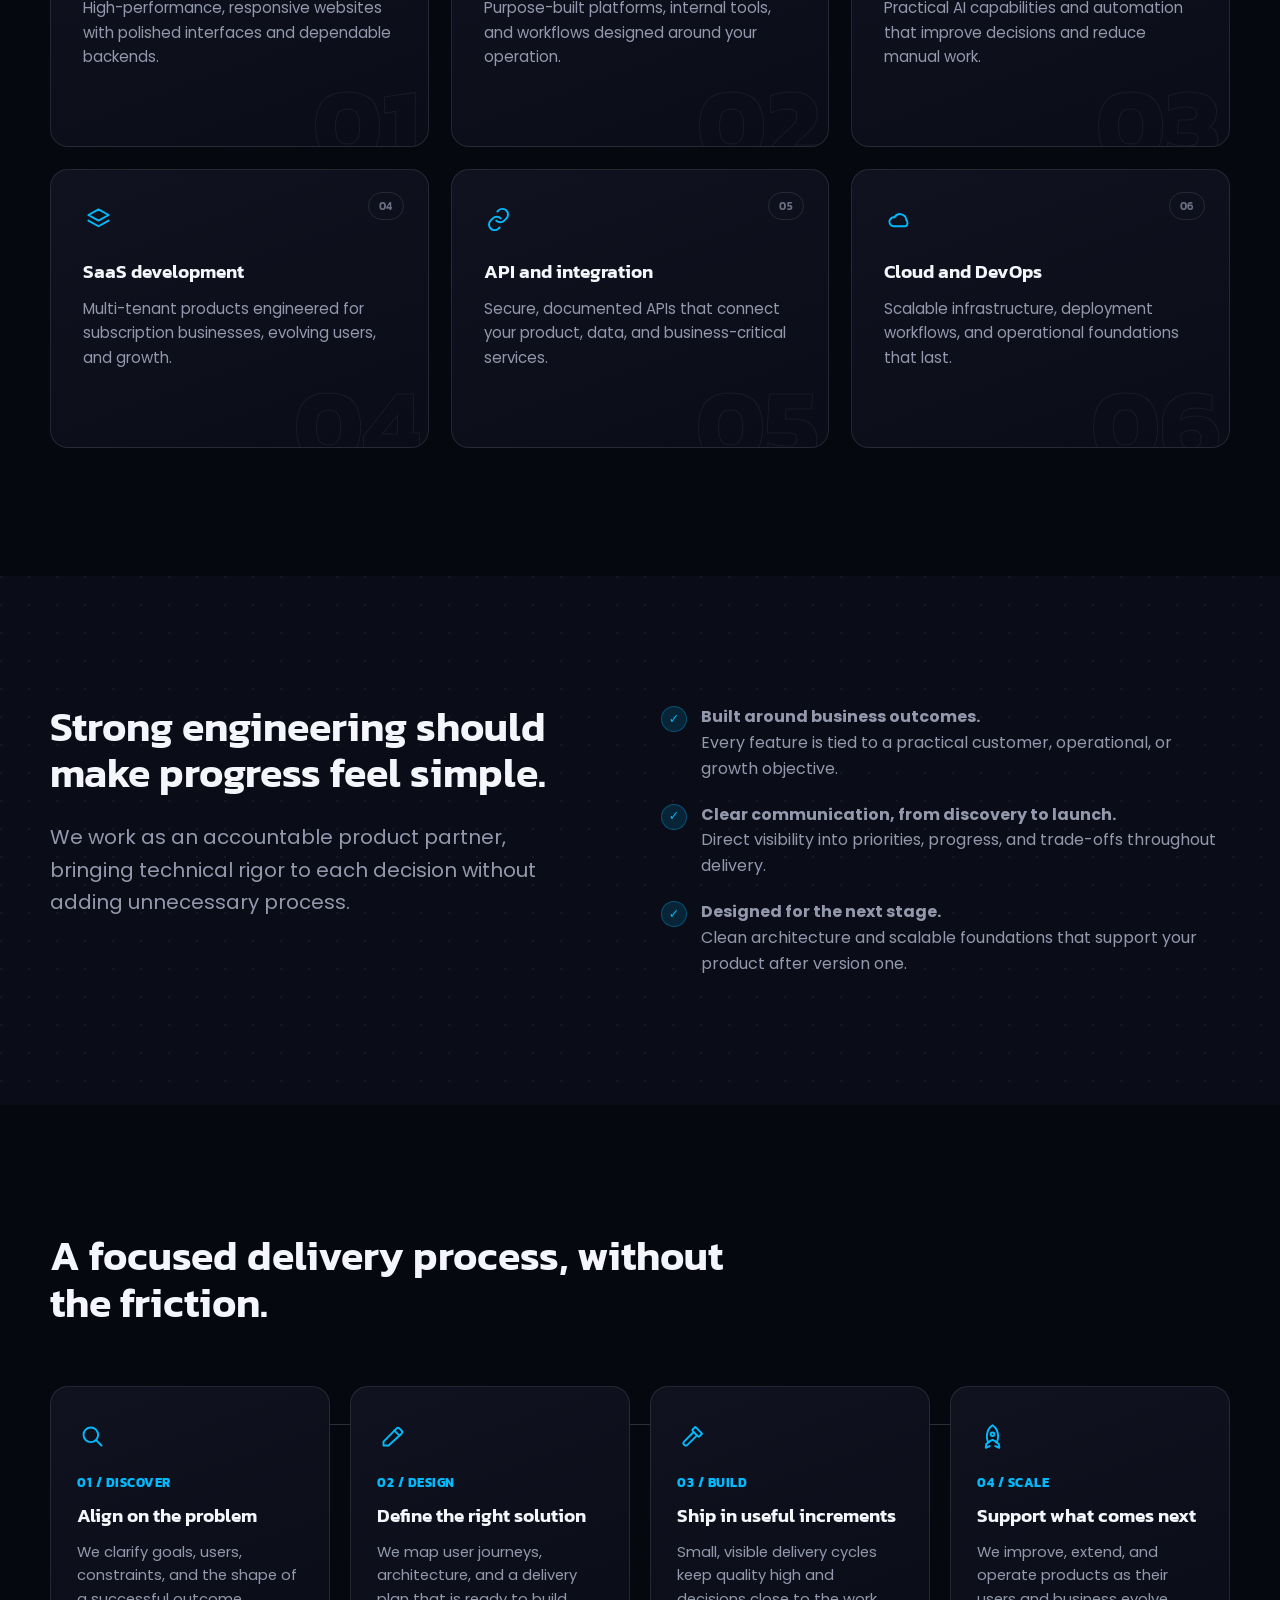
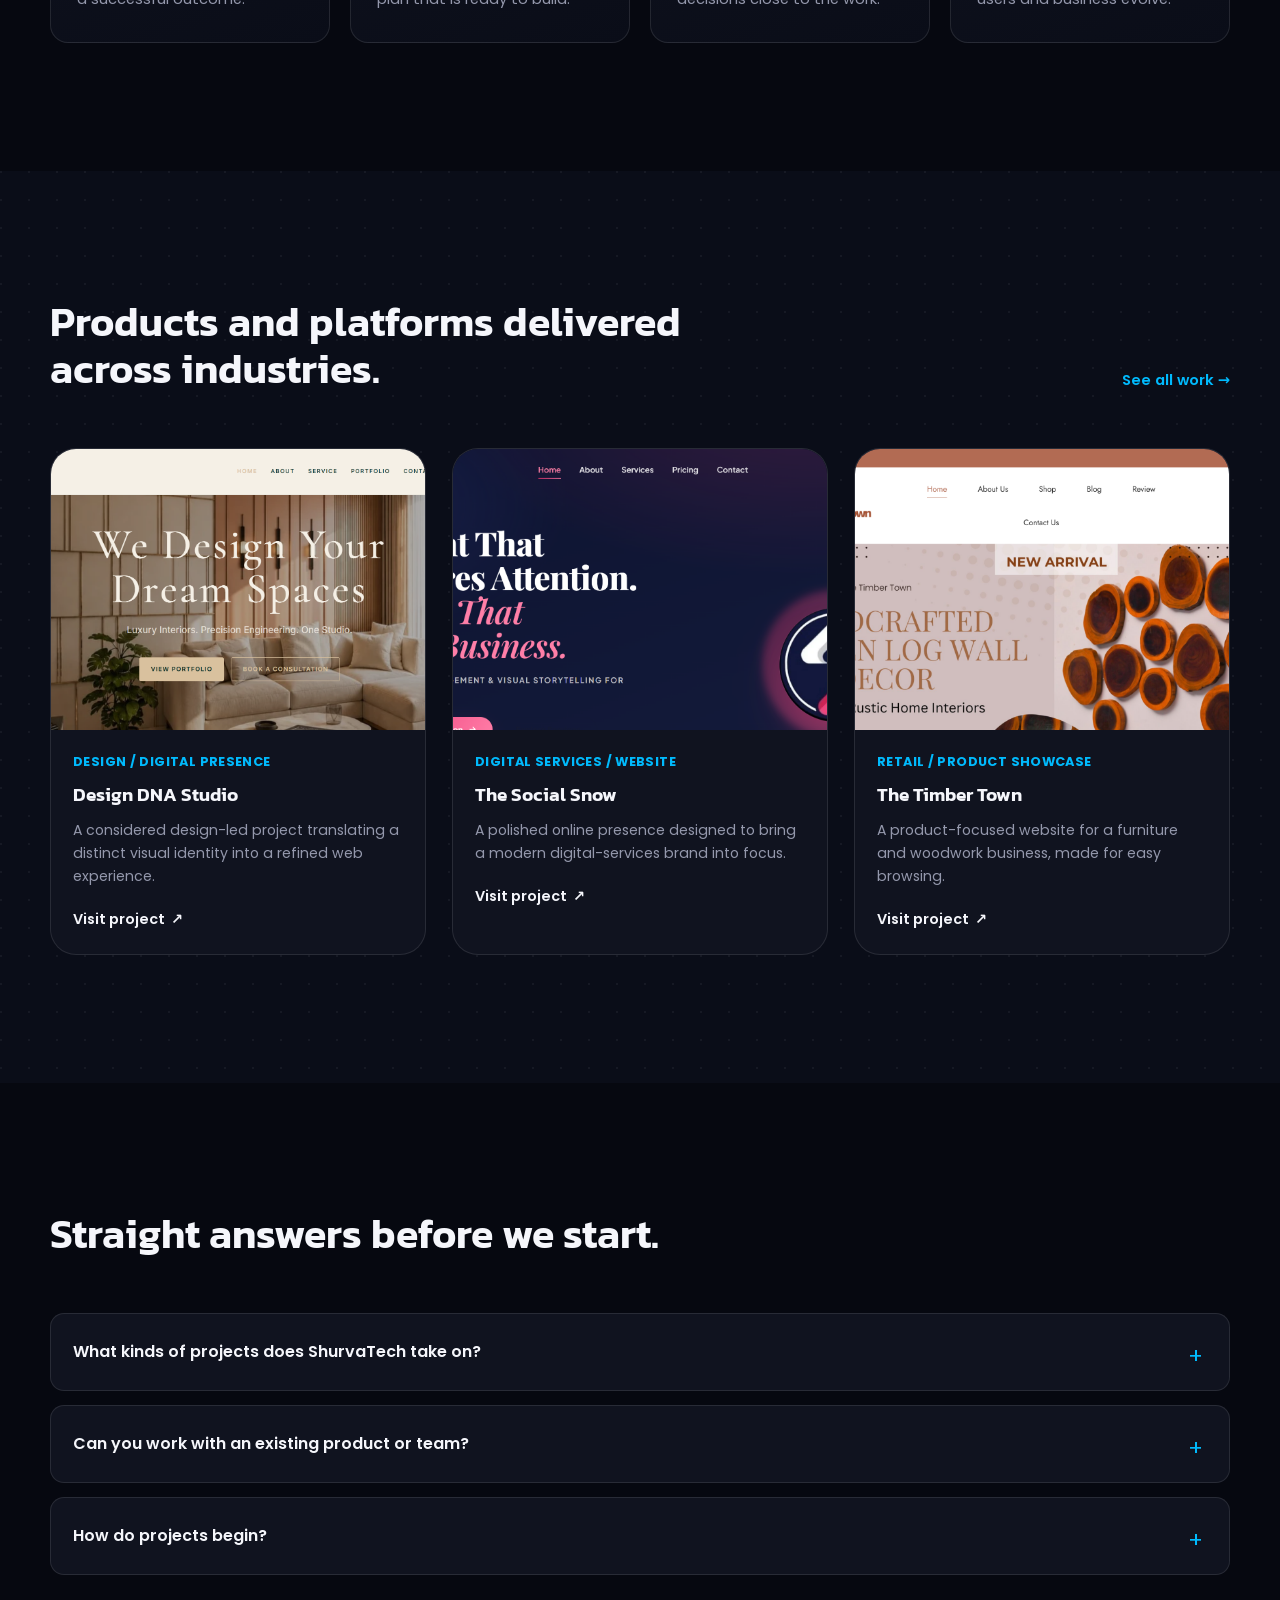
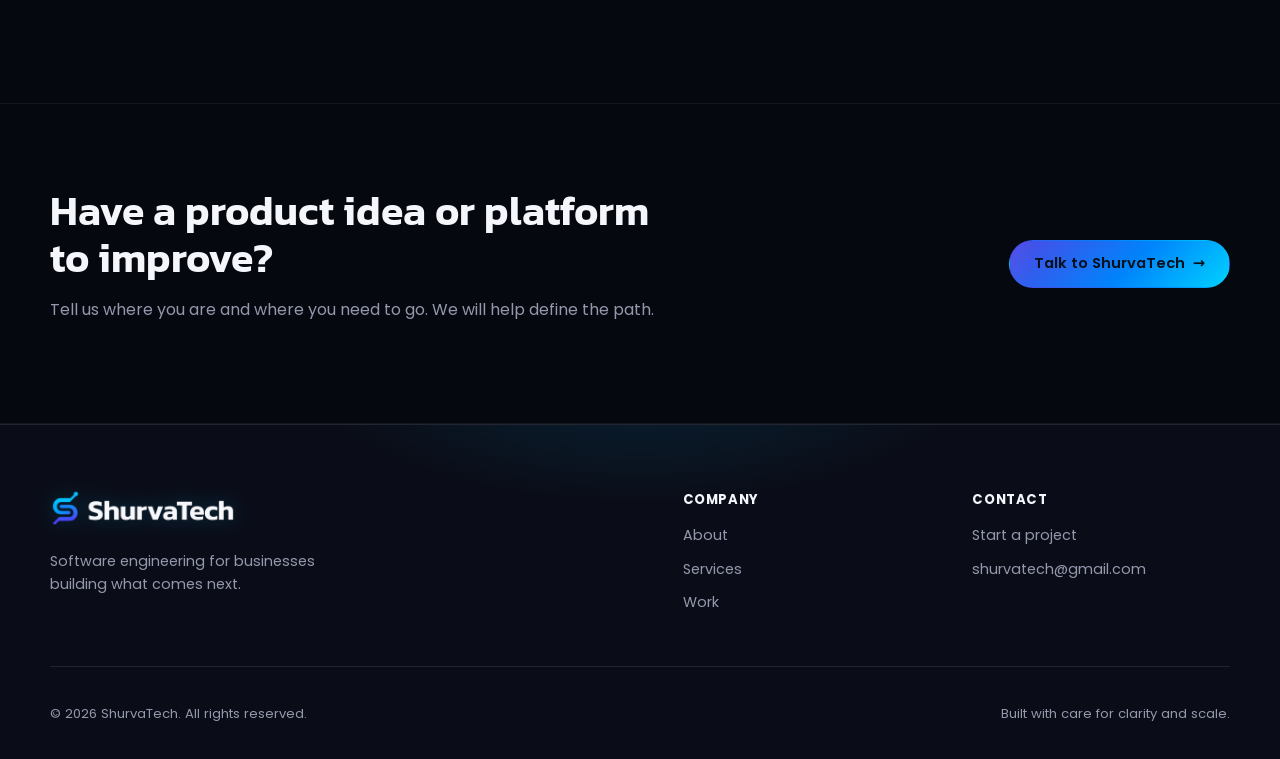
==== commit fbfcef51: "Updated design" ====
--- a/index.html
+++ b/index.html
@@ -19,7 +19,7 @@
   <meta charset="utf-8"><meta name="viewport" content="width=device-width, initial-scale=1">
   
   <title>ShurvaTech | Software built for what is next</title>
-  <link rel="icon" href="assets/images/brand/shurvatech-favicon.svg" type="image/svg+xml"><link rel="preconnect" href="https://fonts.googleapis.com"><link rel="preconnect" href="https://fonts.gstatic.com" crossorigin><link rel="stylesheet" href="https://fonts.googleapis.com/css2?family=Kanit:wght@500;600;650;700&family=Poppins:wght@400;500;600;700&display=swap"><link rel="stylesheet" href="assets/css/style.css?v=20260802-2">
+  <link rel="icon" href="assets/images/brand/shurvatech-favicon.svg" type="image/svg+xml"><link rel="preconnect" href="https://fonts.googleapis.com"><link rel="preconnect" href="https://fonts.gstatic.com" crossorigin><link rel="stylesheet" href="https://fonts.googleapis.com/css2?family=Kanit:wght@500;600;650;700&family=Poppins:wght@400;500;600;700&display=swap"><link rel="stylesheet" href="assets/css/style.css?v=20260802-3">
 </head>
 <body>
   <header class="site-header"><div class="container nav"><a class="brand" href="index.html" aria-label="ShurvaTech home"><img class="brand-logo" src="assets/images/brand/shurvatech-logo-lockup-transparent.png" alt="ShurvaTech"></a><nav class="nav-links" aria-label="Primary navigation"><a data-nav-link href="index.html">Home</a><a data-nav-link href="about.html">About</a><a data-nav-link href="services.html">Services</a><a data-nav-link href="portfolio.html">Work</a><a data-nav-link href="contact.html">Contact</a><a class="button" data-nav-link href="contact.html">Start a project</a></nav><button class="menu-button" type="button" data-menu-button aria-expanded="false" aria-controls="mobile-menu" aria-label="Open navigation"><svg class="icon" viewBox="0 0 24 24"><path d="M4 7h16M4 12h16M4 17h16"/></svg></button></div><div class="mobile-menu" id="mobile-menu" data-mobile-menu hidden><nav class="container mobile-menu-inner" aria-label="Mobile navigation"><a data-nav-link href="index.html">Home</a><a data-nav-link href="about.html">About</a><a data-nav-link href="services.html">Services</a><a data-nav-link href="portfolio.html">Work</a><a class="button" href="contact.html">Start a project</a></nav></div></header>
--- a/assets/css/style.css
+++ b/assets/css/style.css
@@ -224,9 +224,7 @@
 .faq p { max-width: 720px; margin: -3px 0 21px; color: var(--muted); }
 
 /* cta band */
-.cta-band { position: relative; background: var(--surface); border-top: 1px solid var(--line); border-bottom: 1px solid var(--line); overflow: hidden; }
-.cta-band::before { content: ''; position: absolute; top: -160px; right: -80px; width: 460px; height: 460px; border-radius: 50%; background: radial-gradient(circle, rgba(0,186,253,.3), transparent 70%); filter: blur(10px); pointer-events: none; animation: driftBlob 16s ease-in-out infinite; }
-.cta-band::after { content: ''; position: absolute; bottom: -180px; left: -100px; width: 420px; height: 420px; border-radius: 50%; background: radial-gradient(circle, rgba(79,70,229,.25), transparent 70%); filter: blur(10px); pointer-events: none; animation: driftBlob 20s ease-in-out infinite reverse; }
+.cta-band { position: relative; background: var(--bg); border-top: 1px solid var(--line-soft); border-bottom: 1px solid var(--line-soft); overflow: hidden; }
 .cta-inner { position: relative; display: flex; align-items: center; justify-content: space-between; gap: 40px; padding: 84px 0; }
 .cta-inner .h2 { max-width: 630px; }
 .cta-inner .body-copy { color: var(--muted); }
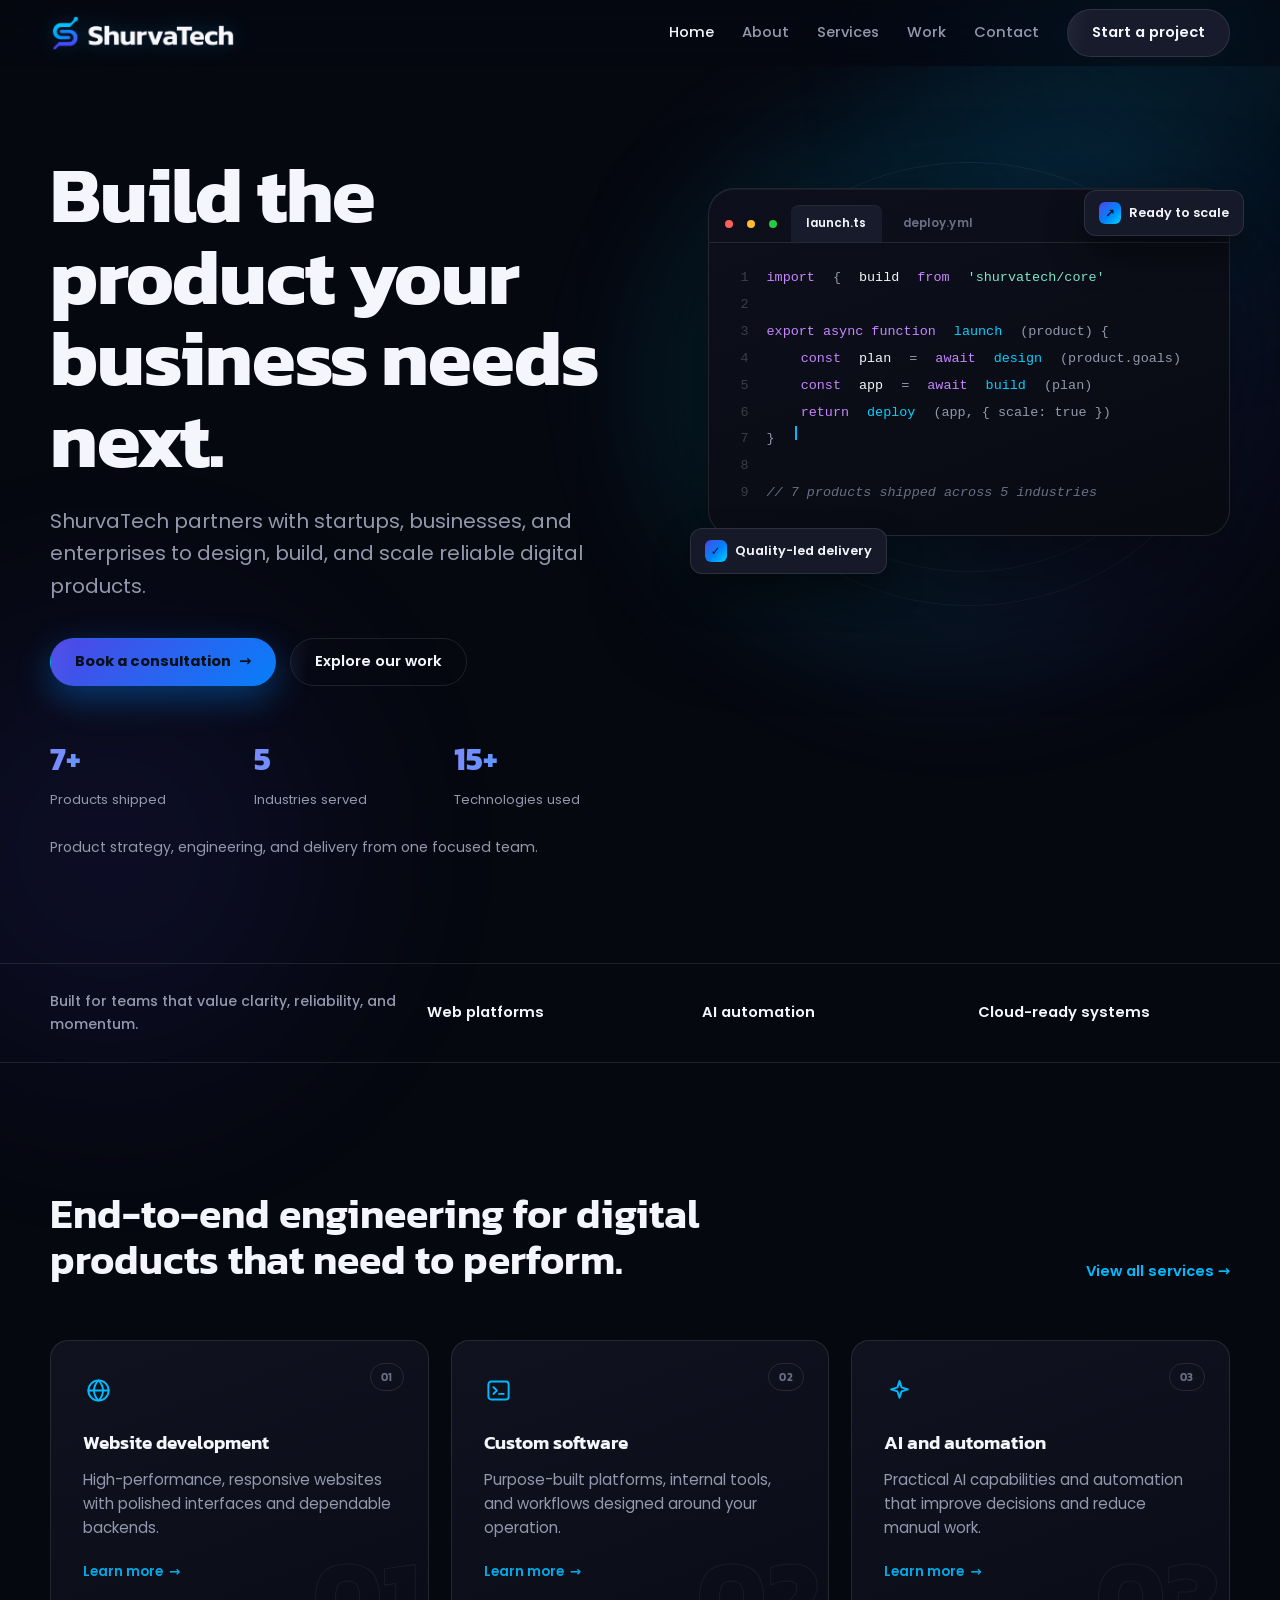
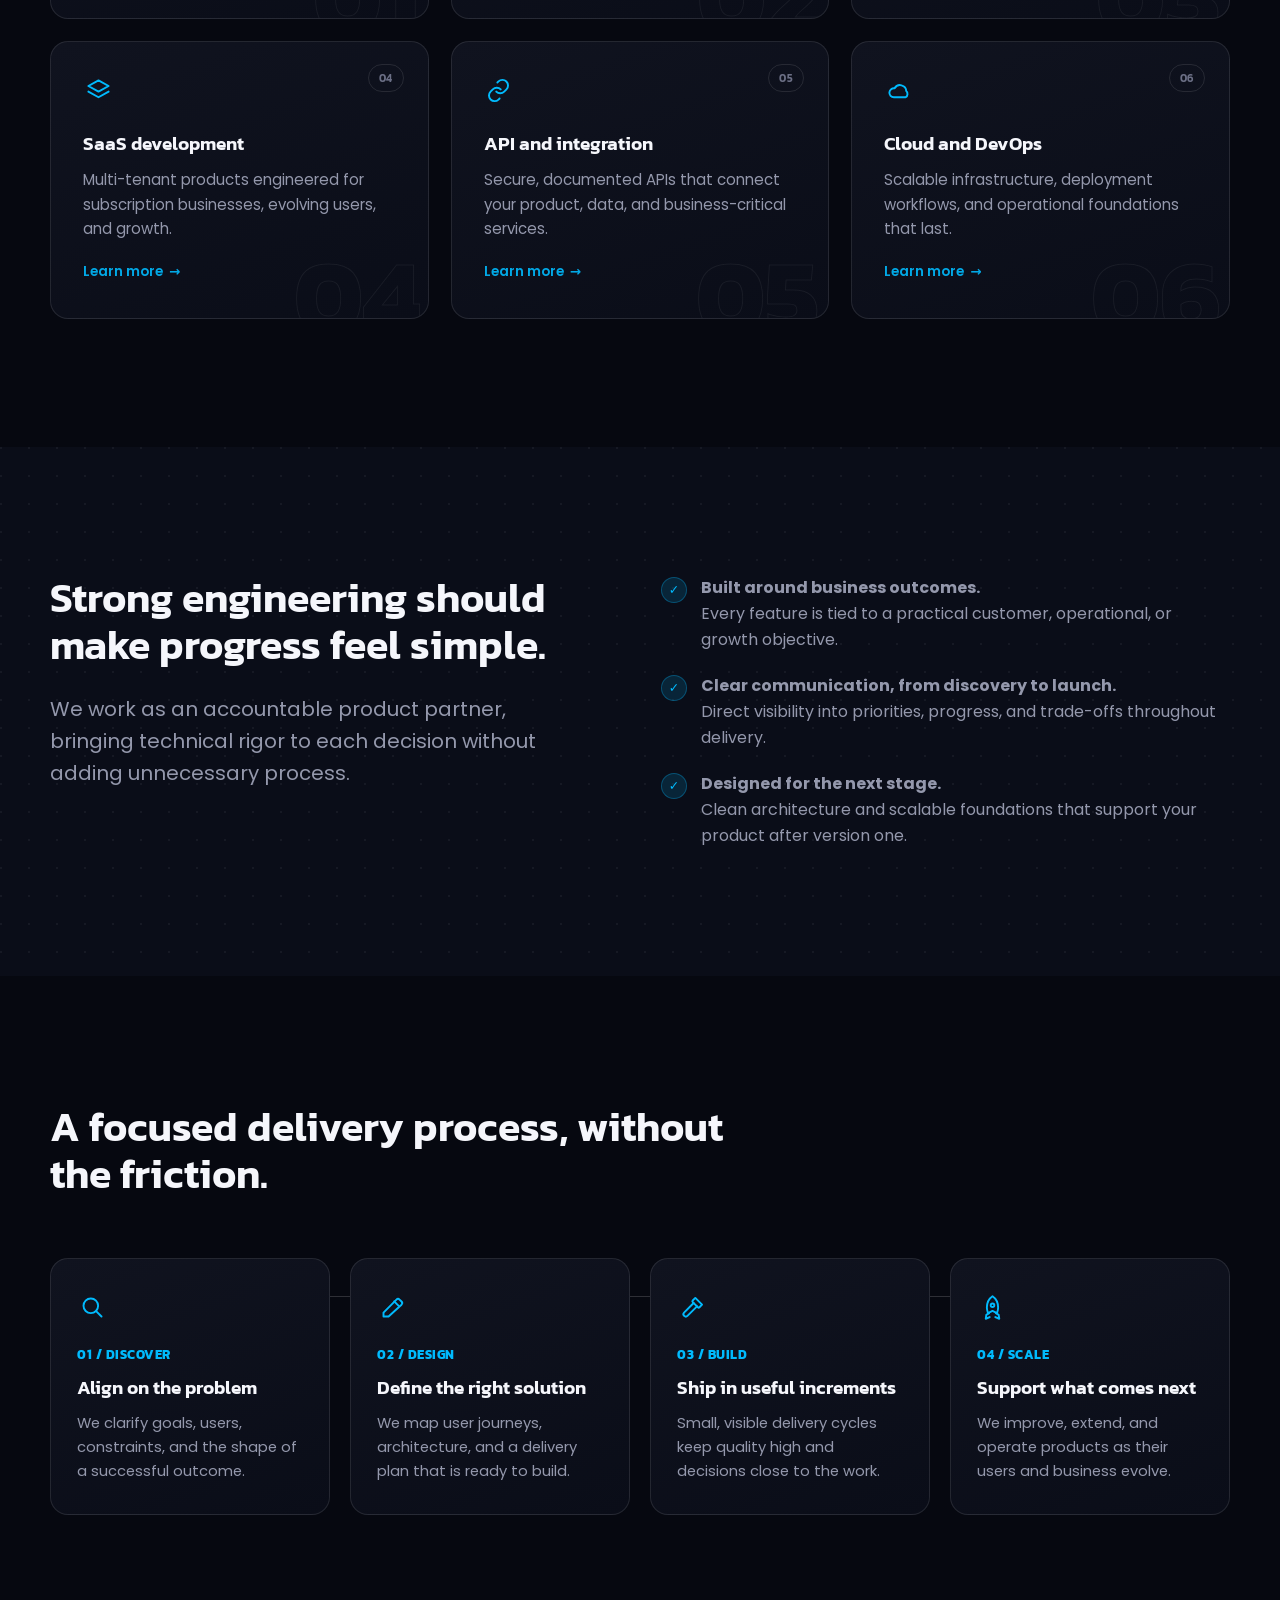
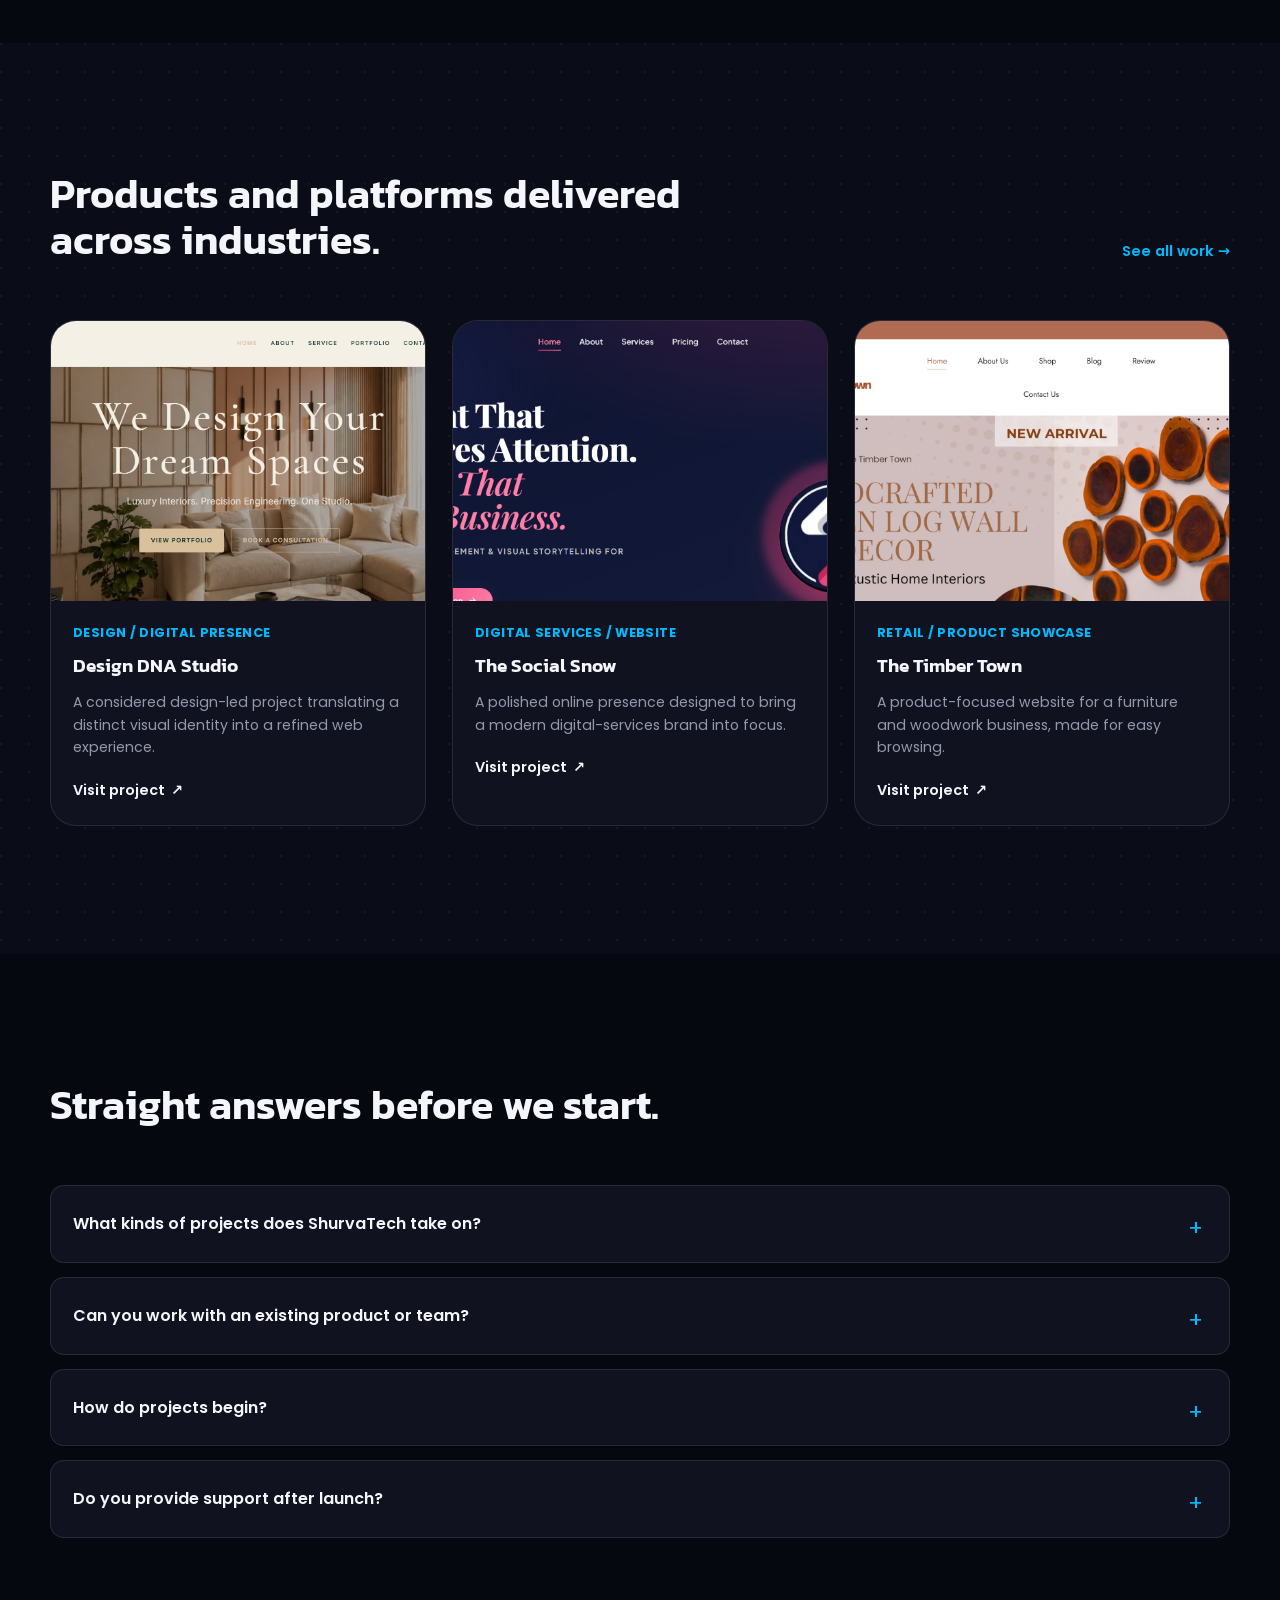
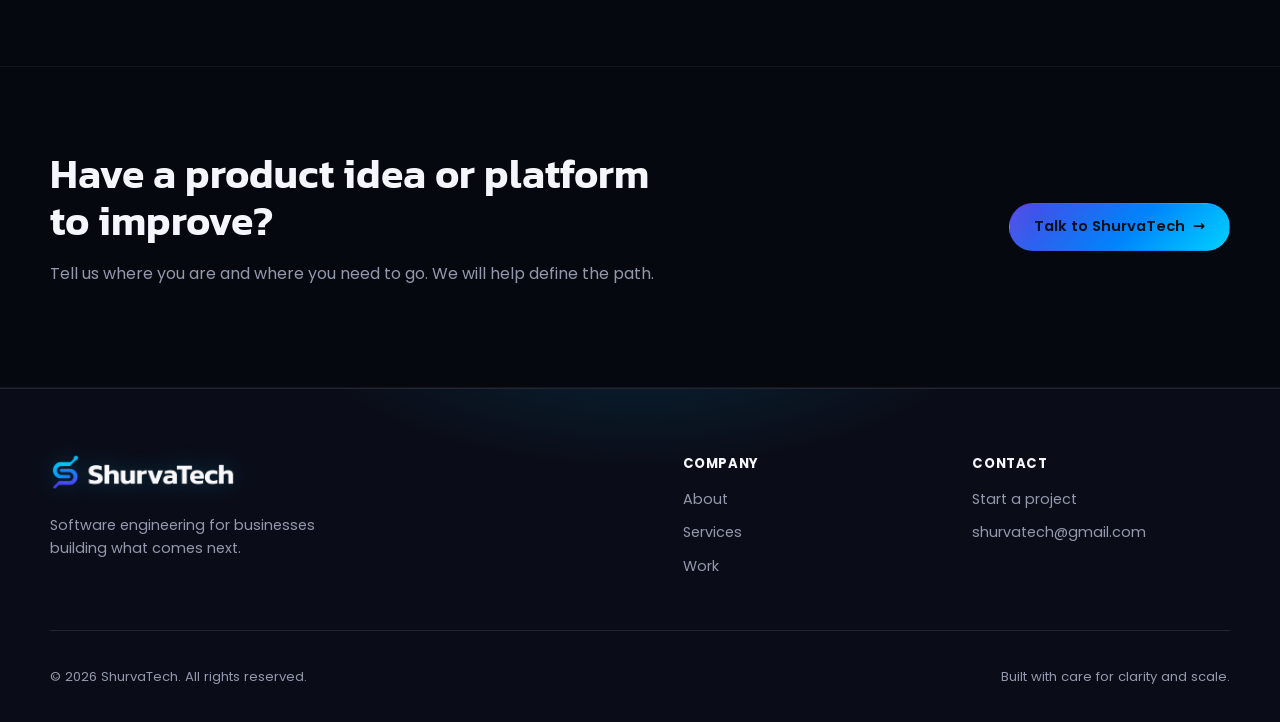
==== commit 451a233c: "updated" ====
--- a/index.html
+++ b/index.html
@@ -19,20 +19,20 @@
   <meta charset="utf-8"><meta name="viewport" content="width=device-width, initial-scale=1">
   
   <title>ShurvaTech | Software built for what is next</title>
-  <link rel="icon" href="assets/images/brand/shurvatech-favicon.svg" type="image/svg+xml"><link rel="preconnect" href="https://fonts.googleapis.com"><link rel="preconnect" href="https://fonts.gstatic.com" crossorigin><link rel="stylesheet" href="https://fonts.googleapis.com/css2?family=Kanit:wght@500;600;650;700&family=Poppins:wght@400;500;600;700&display=swap"><link rel="stylesheet" href="assets/css/style.css?v=20260802-3">
+  <link rel="icon" href="assets/images/brand/shurvatech-favicon.svg" type="image/svg+xml"><link rel="preconnect" href="https://fonts.googleapis.com"><link rel="preconnect" href="https://fonts.gstatic.com" crossorigin><link rel="stylesheet" href="https://fonts.googleapis.com/css2?family=Kanit:wght@500;600;650;700&family=Poppins:wght@400;500;600;700&display=swap"><link rel="stylesheet" href="assets/css/style.css?v=20260802-7">
 </head>
 <body>
   <header class="site-header"><div class="container nav"><a class="brand" href="index.html" aria-label="ShurvaTech home"><img class="brand-logo" src="assets/images/brand/shurvatech-logo-lockup-transparent.png" alt="ShurvaTech"></a><nav class="nav-links" aria-label="Primary navigation"><a data-nav-link href="index.html">Home</a><a data-nav-link href="about.html">About</a><a data-nav-link href="services.html">Services</a><a data-nav-link href="portfolio.html">Work</a><a data-nav-link href="contact.html">Contact</a><a class="button" data-nav-link href="contact.html">Start a project</a></nav><button class="menu-button" type="button" data-menu-button aria-expanded="false" aria-controls="mobile-menu" aria-label="Open navigation"><svg class="icon" viewBox="0 0 24 24"><path d="M4 7h16M4 12h16M4 17h16"/></svg></button></div><div class="mobile-menu" id="mobile-menu" data-mobile-menu hidden><nav class="container mobile-menu-inner" aria-label="Mobile navigation"><a data-nav-link href="index.html">Home</a><a data-nav-link href="about.html">About</a><a data-nav-link href="services.html">Services</a><a data-nav-link href="portfolio.html">Work</a><a class="button" href="contact.html">Start a project</a></nav></div></header>
   <main>
-    <section class="hero"><div class="container hero-grid"><div data-reveal><h1 class="display">Build the product your business needs next.</h1><p class="lead">ShurvaTech partners with startups, businesses, and enterprises to design, build, and scale reliable digital products.</p><div class="hero-actions"><a class="button button-accent" data-magnetic href="contact.html">Book a consultation <span aria-hidden="true">&#8594;</span></a><a class="button button-outline" href="portfolio.html">Explore our work</a></div><div class="badge-row"><span class="badge"><svg viewBox="0 0 24 24" fill="none" stroke-width="2"><path d="M9 12l2 2 4-4"/><circle cx="12" cy="12" r="9"/></svg>Senior engineering team</span><span class="badge"><svg viewBox="0 0 24 24" fill="none" stroke-width="2"><path d="M13 2 3 14h7l-1 8 11-14h-7l1-6Z"/></svg>AI-enabled workflows</span><span class="badge"><svg viewBox="0 0 24 24" fill="none" stroke-width="2"><path d="M7 18a4 4 0 1 1 .7-7.94A5.5 5.5 0 0 1 18 12.5 3.5 3.5 0 0 1 17.5 18H7Z"/></svg>Cloud-native builds</span></div><div class="trust-row"><div class="trust-stat"><strong data-counter="7" data-counter-suffix="+">0</strong><span>Products shipped</span></div><div class="trust-stat"><strong data-counter="5" data-counter-suffix="">0</strong><span>Industries served</span></div><div class="trust-stat"><strong data-counter="15" data-counter-suffix="+">0</strong><span>Technologies used</span></div></div><p class="hero-note">Product strategy, engineering, and delivery from one focused team.</p></div><div class="hero-visual" aria-hidden="true" data-reveal><span class="orbit-ring r1"></span><span class="orbit-ring r2"></span><div class="code-window"><div class="code-tabs"><span class="dot" style="background:#ff5f57"></span><span class="dot" style="background:#febc2e"></span><span class="dot" style="background:#28c840"></span><span class="code-tab active">launch.ts</span><span class="code-tab">deploy.yml</span></div><div class="code-body"><div class="code-line"><span class="ln">1</span><span class="tok-kw">import</span> <span class="tok-punc">{</span> <span class="tok-var">build</span> <span class="tok-kw">from</span> <span class="tok-str">'shurvatech/core'</span></div><div class="code-line"><span class="ln">2</span>&nbsp;</div><div class="code-line"><span class="ln">3</span><span class="tok-kw">export async function</span> <span class="tok-fn">launch</span><span class="tok-punc">(product) {</span></div><div class="code-line"><span class="ln">4</span>&nbsp;&nbsp;<span class="tok-kw">const</span> <span class="tok-var">plan</span> <span class="tok-punc">=</span> <span class="tok-kw">await</span> <span class="tok-fn">design</span><span class="tok-punc">(product.goals)</span></div><div class="code-line"><span class="ln">5</span>&nbsp;&nbsp;<span class="tok-kw">const</span> <span class="tok-var">app</span> <span class="tok-punc">=</span> <span class="tok-kw">await</span> <span class="tok-fn">build</span><span class="tok-punc">(plan)</span></div><div class="code-line"><span class="ln">6</span>&nbsp;&nbsp;<span class="tok-kw">return</span> <span class="tok-fn">deploy</span><span class="tok-punc">(app, { scale: true })</span></div><div class="code-line"><span class="ln">7</span><span class="tok-punc">}</span><span class="code-cursor"></span></div><div class="code-line"><span class="ln">8</span>&nbsp;</div><div class="code-line"><span class="ln">9</span><span class="tok-com">// 7 products shipped across 5 industries</span></div></div></div><div class="visual-chip chip-one"><strong>&#10003;</strong> Quality-led delivery</div><div class="visual-chip chip-two"><strong>&#8599;</strong> Ready to scale</div></div></div></section>
+    <section class="hero"><div class="container hero-grid"><div data-reveal><h1 class="display">Build the product your business needs next.</h1><p class="lead">ShurvaTech partners with startups, businesses, and enterprises to design, build, and scale reliable digital products.</p><div class="hero-actions"><a class="button button-accent" data-magnetic href="contact.html">Book a consultation <span aria-hidden="true">&#8594;</span></a><a class="button button-outline" href="portfolio.html">Explore our work</a></div><div class="trust-row"><div class="trust-stat"><strong data-counter="7" data-counter-suffix="+">0</strong><span>Products shipped</span></div><div class="trust-stat"><strong data-counter="5" data-counter-suffix="">0</strong><span>Industries served</span></div><div class="trust-stat"><strong data-counter="15" data-counter-suffix="+">0</strong><span>Technologies used</span></div></div><p class="hero-note">Product strategy, engineering, and delivery from one focused team.</p></div><div class="hero-visual" aria-hidden="true" data-reveal><span class="orbit-ring r1"></span><span class="orbit-ring r2"></span><div class="code-window"><div class="code-tabs"><span class="dot" style="background:#ff5f57"></span><span class="dot" style="background:#febc2e"></span><span class="dot" style="background:#28c840"></span><span class="code-tab active">launch.ts</span><span class="code-tab">deploy.yml</span></div><div class="code-body"><div class="code-line"><span class="ln">1</span><span class="tok-kw">import</span> <span class="tok-punc">{</span> <span class="tok-var">build</span> <span class="tok-kw">from</span> <span class="tok-str">'shurvatech/core'</span></div><div class="code-line"><span class="ln">2</span>&nbsp;</div><div class="code-line"><span class="ln">3</span><span class="tok-kw">export async function</span> <span class="tok-fn">launch</span><span class="tok-punc">(product) {</span></div><div class="code-line"><span class="ln">4</span>&nbsp;&nbsp;<span class="tok-kw">const</span> <span class="tok-var">plan</span> <span class="tok-punc">=</span> <span class="tok-kw">await</span> <span class="tok-fn">design</span><span class="tok-punc">(product.goals)</span></div><div class="code-line"><span class="ln">5</span>&nbsp;&nbsp;<span class="tok-kw">const</span> <span class="tok-var">app</span> <span class="tok-punc">=</span> <span class="tok-kw">await</span> <span class="tok-fn">build</span><span class="tok-punc">(plan)</span></div><div class="code-line"><span class="ln">6</span>&nbsp;&nbsp;<span class="tok-kw">return</span> <span class="tok-fn">deploy</span><span class="tok-punc">(app, { scale: true })</span></div><div class="code-line"><span class="ln">7</span><span class="tok-punc">}</span><span class="code-cursor"></span></div><div class="code-line"><span class="ln">8</span>&nbsp;</div><div class="code-line"><span class="ln">9</span><span class="tok-com">// 7 products shipped across 5 industries</span></div></div></div><div class="visual-chip chip-one"><strong>&#10003;</strong> Quality-led delivery</div><div class="visual-chip chip-two"><strong>&#8599;</strong> Ready to scale</div></div></div></section>
     <section class="proof"><div class="container proof-inner"><div class="proof-label">Built for teams that value clarity, reliability, and momentum.</div><div class="proof-item">Web platforms</div><div class="proof-item">AI automation</div><div class="proof-item">Cloud-ready systems</div></div></section>
-    <section class="section"><div class="container"><div class="section-heading" data-reveal><div><h2 class="h2">End-to-end engineering for digital products that need to perform.</h2></div><a class="section-link" href="services.html">View all services &#8594;</a></div><div class="service-grid"><article class="service" data-reveal data-num="01"><span class="service-bar"></span><span class="service-index">01</span><div class="service-icon"><svg viewBox="0 0 24 24" fill="none" stroke-width="1.75" stroke-linecap="round" stroke-linejoin="round"><circle cx="12" cy="12" r="9"/><path d="M3 12h18M12 3c2.5 2.5 4 5.5 4 9s-1.5 6.5-4 9c-2.5-2.5-4-5.5-4-9s1.5-6.5 4-9Z"/></svg></div><h3 class="h3">Website development</h3><p>High-performance, responsive websites with polished interfaces and dependable backends.</p><span class="service-more">Learn more <span aria-hidden="true">&#8594;</span></span></article><article class="service" data-reveal data-num="02"><span class="service-bar"></span><span class="service-index">02</span><div class="service-icon"><svg viewBox="0 0 24 24" fill="none" stroke-width="1.75" stroke-linecap="round" stroke-linejoin="round"><rect x="3" y="4" width="18" height="16" rx="2.5"/><path d="m7.5 9 3 3-3 3M12.5 15h4"/></svg></div><h3 class="h3">Custom software</h3><p>Purpose-built platforms, internal tools, and workflows designed around your operation.</p><span class="service-more">Learn more <span aria-hidden="true">&#8594;</span></span></article><article class="service" data-reveal data-num="03"><span class="service-bar"></span><span class="service-index">03</span><div class="service-icon"><svg viewBox="0 0 24 24" fill="none" stroke-width="1.75" stroke-linecap="round" stroke-linejoin="round"><path d="M12 3.5 13.8 9.2 19.5 11l-5.7 1.8L12 18.5l-1.8-5.7L4.5 11l5.7-1.8L12 3.5Z"/></svg></div><h3 class="h3">AI and automation</h3><p>Practical AI capabilities and automation that improve decisions and reduce manual work.</p><span class="service-more">Learn more <span aria-hidden="true">&#8594;</span></span></article><article class="service" data-reveal data-num="04"><span class="service-bar"></span><span class="service-index">04</span><div class="service-icon"><svg viewBox="0 0 24 24" fill="none" stroke-width="1.75" stroke-linecap="round" stroke-linejoin="round"><path d="M12 3 3 8l9 5 9-5-9-5Z"/><path d="M3 13l9 5 9-5"/></svg></div><h3 class="h3">SaaS development</h3><p>Multi-tenant products engineered for subscription businesses, evolving users, and growth.</p><span class="service-more">Learn more <span aria-hidden="true">&#8594;</span></span></article><article class="service" data-reveal data-num="05"><span class="service-bar"></span><span class="service-index">05</span><div class="service-icon"><svg viewBox="0 0 24 24" fill="none" stroke-width="1.75" stroke-linecap="round" stroke-linejoin="round"><path d="M10 13a5 5 0 0 0 7.07 0l2-2a5 5 0 0 0-7.07-7.07l-1 1"/><path d="M14 11a5 5 0 0 0-7.07 0l-2 2a5 5 0 0 0 7.07 7.07l1-1"/></svg></div><h3 class="h3">API and integration</h3><p>Secure, documented APIs that connect your product, data, and business-critical services.</p><span class="service-more">Learn more <span aria-hidden="true">&#8594;</span></span></article><article class="service" data-reveal data-num="06"><span class="service-bar"></span><span class="service-index">06</span><div class="service-icon"><svg viewBox="0 0 24 24" fill="none" stroke-width="1.75" stroke-linecap="round" stroke-linejoin="round"><path d="M7 18a4 4 0 1 1 .7-7.94A5.5 5.5 0 0 1 18 12.5 3.5 3.5 0 0 1 17.5 18H7Z"/></svg></div><h3 class="h3">Cloud and DevOps</h3><p>Scalable infrastructure, deployment workflows, and operational foundations that last.</p><span class="service-more">Learn more <span aria-hidden="true">&#8594;</span></span></article></div></div></section>
+<section class="section"><div class="container"><div class="section-heading" data-reveal><div><h2 class="h2">End-to-end engineering for digital products that need to perform.</h2></div><a class="section-link" href="services.html">View all services &#8594;</a></div><div class="service-grid"><article class="service" data-reveal data-num="01"><span class="service-bar"></span><span class="service-index">01</span><div class="service-icon"><svg viewBox="0 0 24 24" fill="none" stroke-width="1.75" stroke-linecap="round" stroke-linejoin="round"><circle cx="12" cy="12" r="9"/><path d="M3 12h18M12 3c2.5 2.5 4 5.5 4 9s-1.5 6.5-4 9c-2.5-2.5-4-5.5-4-9s1.5-6.5 4-9Z"/></svg></div><h3 class="h3">Website development</h3><p>High-performance, responsive websites with polished interfaces and dependable backends.</p><a class="service-more" href="services.html#website-development">Learn more <span aria-hidden="true">&#8594;</span></a></article><article class="service" data-reveal data-num="02"><span class="service-bar"></span><span class="service-index">02</span><div class="service-icon"><svg viewBox="0 0 24 24" fill="none" stroke-width="1.75" stroke-linecap="round" stroke-linejoin="round"><rect x="3" y="4" width="18" height="16" rx="2.5"/><path d="m7.5 9 3 3-3 3M12.5 15h4"/></svg></div><h3 class="h3">Custom software</h3><p>Purpose-built platforms, internal tools, and workflows designed around your operation.</p><a class="service-more" href="services.html#custom-software">Learn more <span aria-hidden="true">&#8594;</span></a></article><article class="service" data-reveal data-num="03"><span class="service-bar"></span><span class="service-index">03</span><div class="service-icon"><svg viewBox="0 0 24 24" fill="none" stroke-width="1.75" stroke-linecap="round" stroke-linejoin="round"><path d="M12 3.5 13.8 9.2 19.5 11l-5.7 1.8L12 18.5l-1.8-5.7L4.5 11l5.7-1.8L12 3.5Z"/></svg></div><h3 class="h3">AI and automation</h3><p>Practical AI capabilities and automation that improve decisions and reduce manual work.</p><a class="service-more" href="services.html#ai-automation">Learn more <span aria-hidden="true">&#8594;</span></a></article><article class="service" data-reveal data-num="04"><span class="service-bar"></span><span class="service-index">04</span><div class="service-icon"><svg viewBox="0 0 24 24" fill="none" stroke-width="1.75" stroke-linecap="round" stroke-linejoin="round"><path d="M12 3 3 8l9 5 9-5-9-5Z"/><path d="M3 13l9 5 9-5"/></svg></div><h3 class="h3">SaaS development</h3><p>Multi-tenant products engineered for subscription businesses, evolving users, and growth.</p><a class="service-more" href="services.html#saas-development">Learn more <span aria-hidden="true">&#8594;</span></a></article><article class="service" data-reveal data-num="05"><span class="service-bar"></span><span class="service-index">05</span><div class="service-icon"><svg viewBox="0 0 24 24" fill="none" stroke-width="1.75" stroke-linecap="round" stroke-linejoin="round"><path d="M10 13a5 5 0 0 0 7.07 0l2-2a5 5 0 0 0-7.07-7.07l-1 1"/><path d="M14 11a5 5 0 0 0-7.07 0l-2 2a5 5 0 0 0 7.07 7.07l1-1"/></svg></div><h3 class="h3">API and integration</h3><p>Secure, documented APIs that connect your product, data, and business-critical services.</p><a class="service-more" href="services.html#api-integration">Learn more <span aria-hidden="true">&#8594;</span></a></article><article class="service" data-reveal data-num="06"><span class="service-bar"></span><span class="service-index">06</span><div class="service-icon"><svg viewBox="0 0 24 24" fill="none" stroke-width="1.75" stroke-linecap="round" stroke-linejoin="round"><path d="M7 18a4 4 0 1 1 .7-7.94A5.5 5.5 0 0 1 18 12.5 3.5 3.5 0 0 1 17.5 18H7Z"/></svg></div><h3 class="h3">Cloud and DevOps</h3><p>Scalable infrastructure, deployment workflows, and operational foundations that last.</p><a class="service-more" href="services.html#cloud-devops">Learn more <span aria-hidden="true">&#8594;</span></a></article></div></div></section>
     <section class="section surface"><div class="container split"><div data-reveal><h2 class="h2">Strong engineering should make progress feel simple.</h2><p class="lead">We work as an accountable product partner, bringing technical rigor to each decision without adding unnecessary process.</p></div><ul class="checklist" data-reveal><li><span class="check">&#10003;</span><span><strong>Built around business outcomes.</strong><br>Every feature is tied to a practical customer, operational, or growth objective.</span></li><li><span class="check">&#10003;</span><span><strong>Clear communication, from discovery to launch.</strong><br>Direct visibility into priorities, progress, and trade-offs throughout delivery.</span></li><li><span class="check">&#10003;</span><span><strong>Designed for the next stage.</strong><br>Clean architecture and scalable foundations that support your product after version one.</span></li></ul></div></section>
     <section class="section"><div class="container"><div class="section-heading" data-reveal><div><h2 class="h2">A focused delivery process, without the friction.</h2></div></div><div class="process"><article class="process-item" data-reveal><div class="process-icon"><svg viewBox="0 0 24 24" fill="none" stroke-linecap="round" stroke-linejoin="round"><circle cx="10.5" cy="10.5" r="6.5"/><path d="m20 20-4.8-4.8"/></svg></div><span class="process-number">01 / Discover</span><h3 class="h3">Align on the problem</h3><p>We clarify goals, users, constraints, and the shape of a successful outcome.</p></article><article class="process-item" data-reveal><div class="process-icon"><svg viewBox="0 0 24 24" fill="none" stroke-linecap="round" stroke-linejoin="round"><path d="M4 20v-3.5L15.5 5a2 2 0 0 1 2.8 0l1.7 1.7a2 2 0 0 1 0 2.8L8.5 20H4Z"/><path d="m13.5 6.5 4 4"/></svg></div><span class="process-number">02 / Design</span><h3 class="h3">Define the right solution</h3><p>We map user journeys, architecture, and a delivery plan that is ready to build.</p></article><article class="process-item" data-reveal><div class="process-icon"><svg viewBox="0 0 24 24" fill="none" stroke-linecap="round" stroke-linejoin="round"><path d="m14.5 3.5 6 6-2.3 2.3a1 1 0 0 1-1.4 0l-4.6-4.6a1 1 0 0 1 0-1.4L14.5 3.5Z"/><path d="m13 8-8.5 8.5a2 2 0 0 0 0 2.8l.2.2a2 2 0 0 0 2.8 0L16 11"/></svg></div><span class="process-number">03 / Build</span><h3 class="h3">Ship in useful increments</h3><p>Small, visible delivery cycles keep quality high and decisions close to the work.</p></article><article class="process-item" data-reveal><div class="process-icon"><svg viewBox="0 0 24 24" fill="none" stroke-linecap="round" stroke-linejoin="round"><path d="M12 2c3 2 5 6 5 10 0 2-.5 3.7-1 5l-4-2-4 2c-.5-1.3-1-3-1-5 0-4 2-8 5-10Z"/><path d="M9 17l-2.5 1.5L6 22l3.5-1.5M15 17l2.5 1.5.5 3.5-3.5-1.5"/><circle cx="12" cy="10" r="1.6"/></svg></div><span class="process-number">04 / Scale</span><h3 class="h3">Support what comes next</h3><p>We improve, extend, and operate products as their users and business evolve.</p></article></div></div></section>
     <section class="section surface"><div class="container"><div class="section-heading" data-reveal><div><h2 class="h2">Products and platforms delivered across industries.</h2></div><a class="section-link" href="portfolio.html">See all work &#8594;</a></div><div class="project-grid project-grid-compact"><article class="project-card" data-reveal><a href="https://designdnastudio.in/" target="_blank" rel="noreferrer"><div class="project-image"><img src="assets/images/portfolio/DesignDNA.png" alt="Design DNA Studio website preview" loading="lazy"><span class="project-view" aria-hidden="true"><svg viewBox="0 0 24 24" fill="none" stroke-linecap="round" stroke-linejoin="round"><path d="M7 17 17 7M8 7h9v9"/></svg></span></div></a><div class="project-content"><p class="project-meta">Design / Digital presence</p><h3 class="h3">Design DNA Studio</h3><p>A considered design-led project translating a distinct visual identity into a refined web experience.</p><a class="text-link" href="https://designdnastudio.in/" target="_blank" rel="noreferrer">Visit project <span>&#8599;</span></a></div></article><article class="project-card" data-reveal><a href="https://thesocialsnow.com/" target="_blank" rel="noreferrer"><div class="project-image"><img src="assets/images/portfolio/socialsnow.png" alt="The Social Snow website preview" loading="lazy"><span class="project-view" aria-hidden="true"><svg viewBox="0 0 24 24" fill="none" stroke-linecap="round" stroke-linejoin="round"><path d="M7 17 17 7M8 7h9v9"/></svg></span></div></a><div class="project-content"><p class="project-meta">Digital services / Website</p><h3 class="h3">The Social Snow</h3><p>A polished online presence designed to bring a modern digital-services brand into focus.</p><a class="text-link" href="https://thesocialsnow.com/" target="_blank" rel="noreferrer">Visit project <span>&#8599;</span></a></div></article><article class="project-card" data-reveal><a href="https://thetimbertown.com/" target="_blank" rel="noreferrer"><div class="project-image"><img src="assets/images/portfolio/The_Timber_Town.png" alt="The Timber Town website preview" loading="lazy"><span class="project-view" aria-hidden="true"><svg viewBox="0 0 24 24" fill="none" stroke-linecap="round" stroke-linejoin="round"><path d="M7 17 17 7M8 7h9v9"/></svg></span></div></a><div class="project-content"><p class="project-meta">Retail / Product showcase</p><h3 class="h3">The Timber Town</h3><p>A product-focused website for a furniture and woodwork business, made for easy browsing.</p><a class="text-link" href="https://thetimbertown.com/" target="_blank" rel="noreferrer">Visit project <span>&#8599;</span></a></div></article></div></div></section>
     
     
-    <section class="section"><div class="container"><div class="section-heading" data-reveal><div><h2 class="h2">Straight answers before we start.</h2></div></div><div class="faq" data-reveal><details><summary>What kinds of projects does ShurvaTech take on?</summary><p>We work on new product builds, existing platform improvements, internal tools, customer portals, SaaS products, AI-enabled workflows, and infrastructure work.</p></details><details><summary>Can you work with an existing product or team?</summary><p>Yes. We can join an existing delivery process, improve a specific area, or provide a focused product team for a defined outcome.</p></details><details><summary>How do projects begin?</summary><p>We start with a consultation to understand your objectives, constraints, timing, and the best way to move forward. From there, we define a practical scope and plan.</p></details></div></div></section>
+    <section class="section"><div class="container"><div class="section-heading" data-reveal><div><h2 class="h2">Straight answers before we start.</h2></div></div><div class="faq" data-reveal><details><summary>What kinds of projects does ShurvaTech take on?</summary><p>We work on new product builds, existing platform improvements, internal tools, customer portals, SaaS products, AI-enabled workflows, and infrastructure work.</p></details><details><summary>Can you work with an existing product or team?</summary><p>Yes. We can join an existing delivery process, improve a specific area, or provide a focused product team for a defined outcome.</p></details><details><summary>How do projects begin?</summary><p>We start with a consultation to understand your objectives, constraints, timing, and the best way to move forward. From there, we define a practical scope and plan.</p></details><details><summary>Do you provide support after launch?</summary><p>Yes. We can continue with improvements, fixes, performance work, technical support, and new features after the first version is live.</p></details></div></div></section>
     <section class="cta-band"><div class="container cta-inner"><div><h2 class="h2">Have a product idea or platform to improve?</h2><p class="body-copy">Tell us where you are and where you need to go. We will help define the path.</p></div><a class="button" data-magnetic href="contact.html">Talk to ShurvaTech <span>&#8594;</span></a></div></section>
   </main>
   <footer class="site-footer"><div class="container footer-main"><div class="footer-brand"><a class="brand" href="index.html" aria-label="ShurvaTech home"><img class="brand-logo" src="assets/images/brand/shurvatech-logo-lockup-transparent.png" alt="ShurvaTech"></a><p>Software engineering for businesses building what comes next.</p></div><div><p class="footer-title">Company</p><div class="footer-links"><a href="about.html">About</a><a href="services.html">Services</a><a href="portfolio.html">Work</a></div></div><div><p class="footer-title">Contact</p><div class="footer-links"><a href="contact.html">Start a project</a><a href="mailto:shurvatech@gmail.com">shurvatech@gmail.com</a></div></div></div><div class="container footer-bottom"><p>&copy; <span data-year></span> ShurvaTech. All rights reserved.</p><p>Built with care for clarity and scale.</p></div></footer><script src="assets/js/script.js?v=20260801-2"></script>
--- a/assets/css/style.css
+++ b/assets/css/style.css
@@ -85,7 +85,7 @@
 
 /* hero */
 .hero { padding: 88px 0 90px; overflow: hidden; }
-.hero-grid { display: grid; grid-template-columns: minmax(0,1.05fr) minmax(360px,.95fr); align-items: center; gap: 80px; }
+.hero-grid { display: grid; grid-template-columns: minmax(0,1.05fr) minmax(360px,.95fr); align-items: start; gap: 80px; }
 .hero-actions, .button-row { display: flex; flex-wrap: wrap; gap: 14px; margin-top: 36px; }
 .hero-note { margin-top: 24px; color: var(--muted); font-size: .88rem; }
 .badge-row { display: flex; flex-wrap: wrap; gap: 10px; margin-top: 36px; }
@@ -95,7 +95,7 @@
 .trust-row { display: grid; grid-template-columns: repeat(3, auto); gap: 40px; margin-top: 48px; }
 .trust-stat strong { display: block; font-family: "Kanit", sans-serif; font-size: 2rem; font-weight: 650; background: var(--grad-text); background-size: 300% auto; -webkit-background-clip: text; background-clip: text; color: transparent; }
 .trust-stat span { color: var(--muted); font-size: .82rem; }
-.hero-visual { position: relative; min-height: 460px; display: grid; place-items: center; animation: floatCard 7s ease-in-out infinite; }
+.hero-visual { position: relative; min-height: 460px; display: grid; place-items: start center; padding-top: 34px; animation: floatCard 7s ease-in-out infinite; }
 @keyframes floatCard { 0%,100% { transform: translateY(0); } 50% { transform: translateY(-12px); } }
 .hero-visual::before { content: ''; position: absolute; inset: -60px; z-index: -1; background: conic-gradient(from 0deg, rgba(0,186,253,.22), rgba(79,70,229,.22), rgba(0,210,255,.22), rgba(0,186,253,.22)); filter: blur(60px); opacity: .55; border-radius: 50%; animation: spinSlow 16s linear infinite; }
 @keyframes spinSlow { to { transform: rotate(360deg); } }
@@ -149,8 +149,21 @@
 .service-icon svg { width: 27px; height: 27px; stroke: currentColor; stroke-width: 1.7; fill: none; }
 .service h3 { position: relative; }
 .service p { position: relative; margin: 0; color: var(--muted); font-size: .94rem; }
-.service-more { position: relative; display: inline-flex; align-items: center; gap: 6px; margin-top: 20px; color: var(--accent); font-size: .84rem; font-weight: 600; opacity: 0; transform: translateX(-4px); transition: opacity .25s ease, transform .25s ease; }
+.service-more { position: relative; display: inline-flex; align-items: center; gap: 6px; margin-top: 20px; color: var(--accent); font-size: .84rem; font-weight: 600; opacity: .9; transform: none; transition: opacity .25s ease, transform .25s ease, color .25s ease; }
 .service:hover .service-more { opacity: 1; transform: none; }
+.service-more:hover { color: var(--ink); }
+.service-details { display: grid; grid-template-columns: repeat(3, 1fr); gap: 22px; }
+.service-detail { scroll-margin-top: 110px; position: relative; min-height: 390px; padding: 36px 34px; border: 1px solid var(--line); border-radius: var(--radius); background: linear-gradient(160deg, var(--surface), var(--bg-soft)); overflow: hidden; transition: transform .3s var(--ease), border-color .3s var(--ease), box-shadow .3s var(--ease); }
+.service-detail::before { content: ''; position: absolute; inset: 0; opacity: 0; background: radial-gradient(280px circle at 18% 0%, rgba(0,186,253,.14), transparent 62%); transition: opacity .25s ease; pointer-events: none; }
+.service-detail:hover { transform: translateY(-5px); border-color: rgba(0,186,253,.38); box-shadow: 0 22px 48px rgba(0,0,0,.34); }
+.service-detail:hover::before { opacity: 1; }
+.service-detail .h3, .service-detail p, .detail-list, .service-kicker { position: relative; }
+.service-detail .h3 { margin-bottom: 16px; }
+.service-detail p { margin: 0; color: var(--muted); font-size: 1rem; line-height: 1.75; }
+.service-kicker { display: inline-flex; align-items: center; justify-content: center; width: 42px; height: 34px; margin-bottom: 34px; border: 1px solid var(--line); border-radius: 999px; font-family: "Kanit", sans-serif; color: var(--accent); font-size: .82rem; font-weight: 650; }
+.detail-list { display: grid; gap: 12px; padding: 0; margin: 28px 0 0; list-style: none; color: var(--muted); font-size: .92rem; }
+.detail-list li { position: relative; padding-left: 18px; line-height: 1.55; }
+.detail-list li::before { content: ''; position: absolute; left: 0; top: .62em; width: 6px; height: 6px; border-radius: 50%; background: var(--accent); box-shadow: 0 0 10px rgba(0,186,253,.42); }
 
 /* split / checklist */
 .split { display: grid; grid-template-columns: .95fr 1.05fr; gap: 96px; align-items: start; }
@@ -362,11 +375,11 @@
   .about-visual { min-height: 220px; }
   .founder-card { padding: 30px; text-align: center; }
   .founder-avatar { margin-inline: auto; }
-  .hero-visual { min-height: 380px; }
+  .hero-visual { min-height: 380px; padding-top: 0; place-items: center; }
   .trust-row { grid-template-columns: repeat(3,1fr); gap: 24px; }
   .proof-inner { grid-template-columns: repeat(2,1fr); padding: 22px 0; }
   .proof-label { grid-column: 1 / -1; }
-  .service-grid { grid-template-columns: repeat(2,1fr); }
+  .service-grid,.service-details { grid-template-columns: repeat(2,1fr); }
   .project-grid-compact { grid-template-columns: repeat(2,1fr); }
   .process { grid-template-columns: repeat(2,1fr); }
   .process::before { display: none; }
@@ -388,7 +401,7 @@
   .chip-one { left: 9px; bottom: 18px; }
   .chip-two { display: none; }
   .trust-row { grid-template-columns: repeat(3,1fr); gap: 14px; }
-  .proof-inner,.service-grid,.project-grid,.quote-grid,.form-grid,.stat-row,.values { grid-template-columns: 1fr; }
+  .proof-inner,.service-grid,.service-details,.project-grid,.quote-grid,.form-grid,.stat-row,.values { grid-template-columns: 1fr; }
   .section-heading,.portfolio-intro,.cta-inner,.footer-bottom { display: block; }
   .section-heading .section-link { display: inline-block; margin-top: 22px; }
   .service { min-height: auto; }
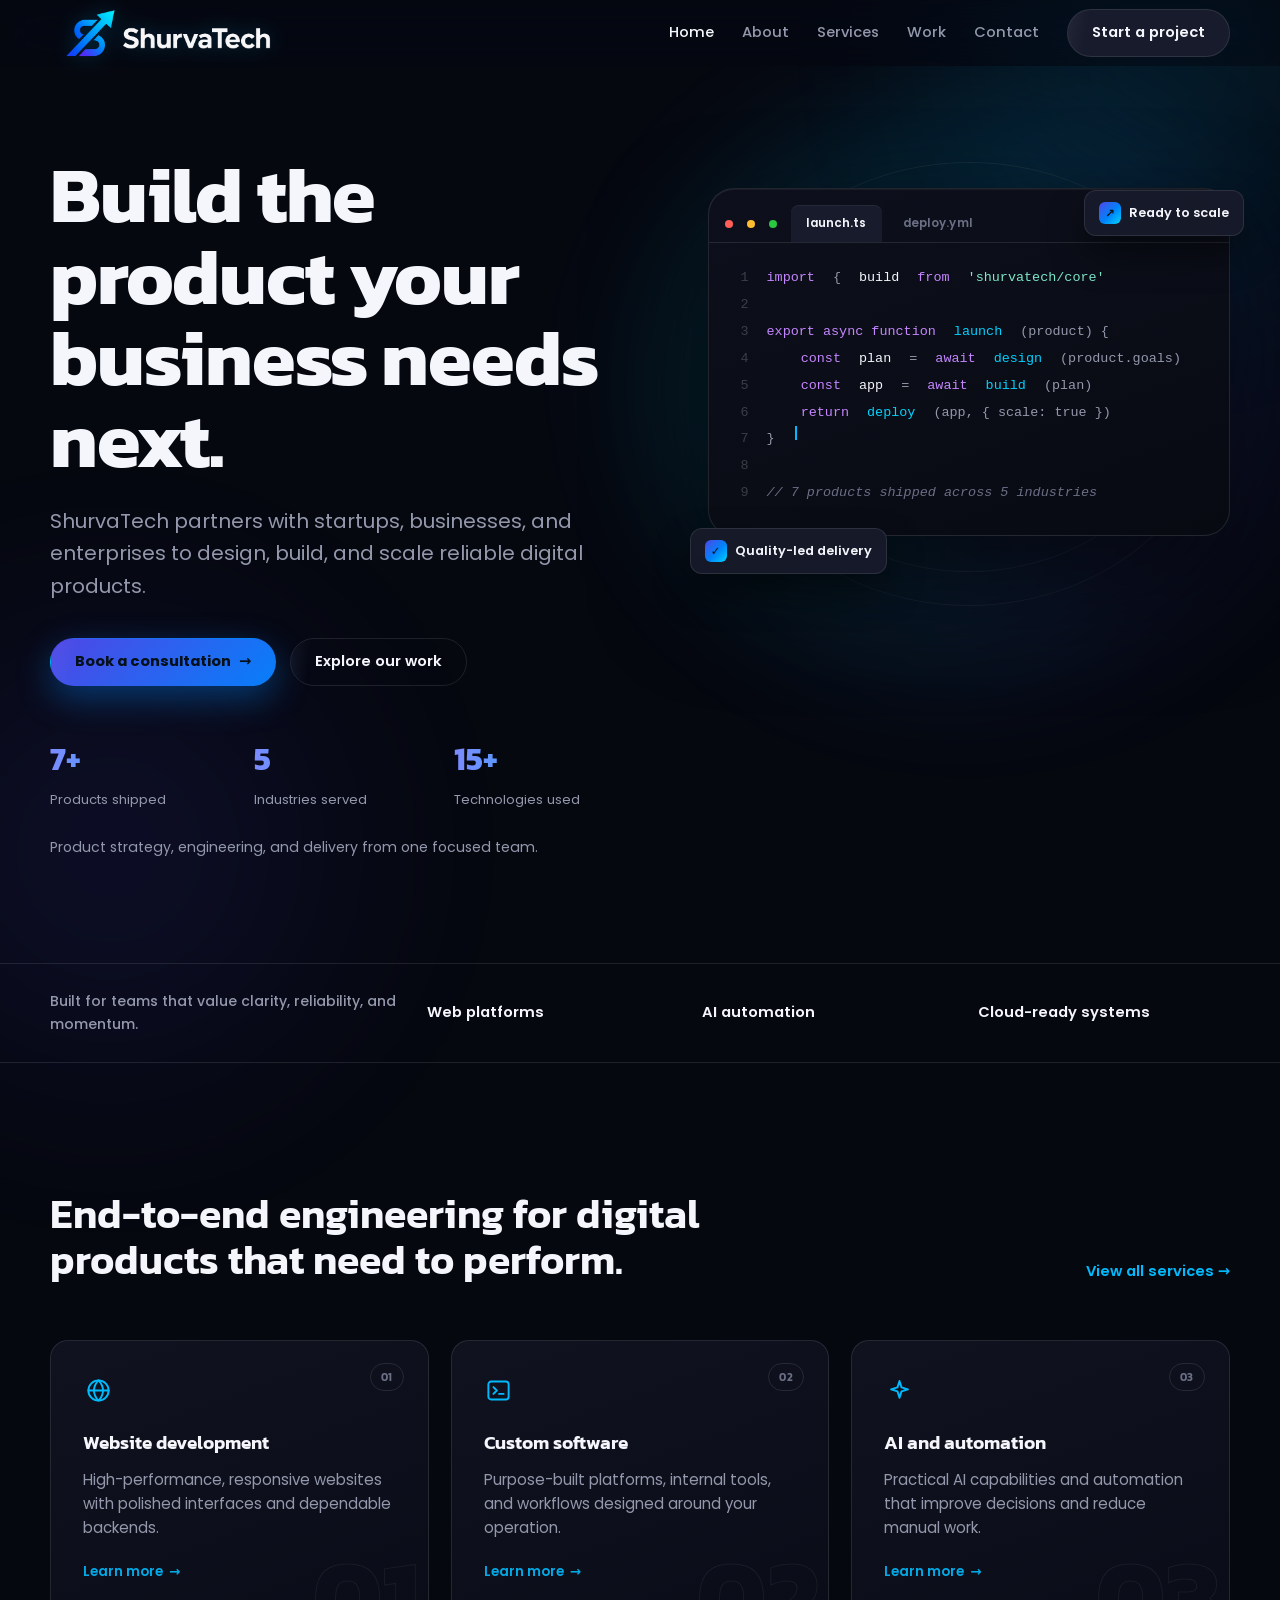
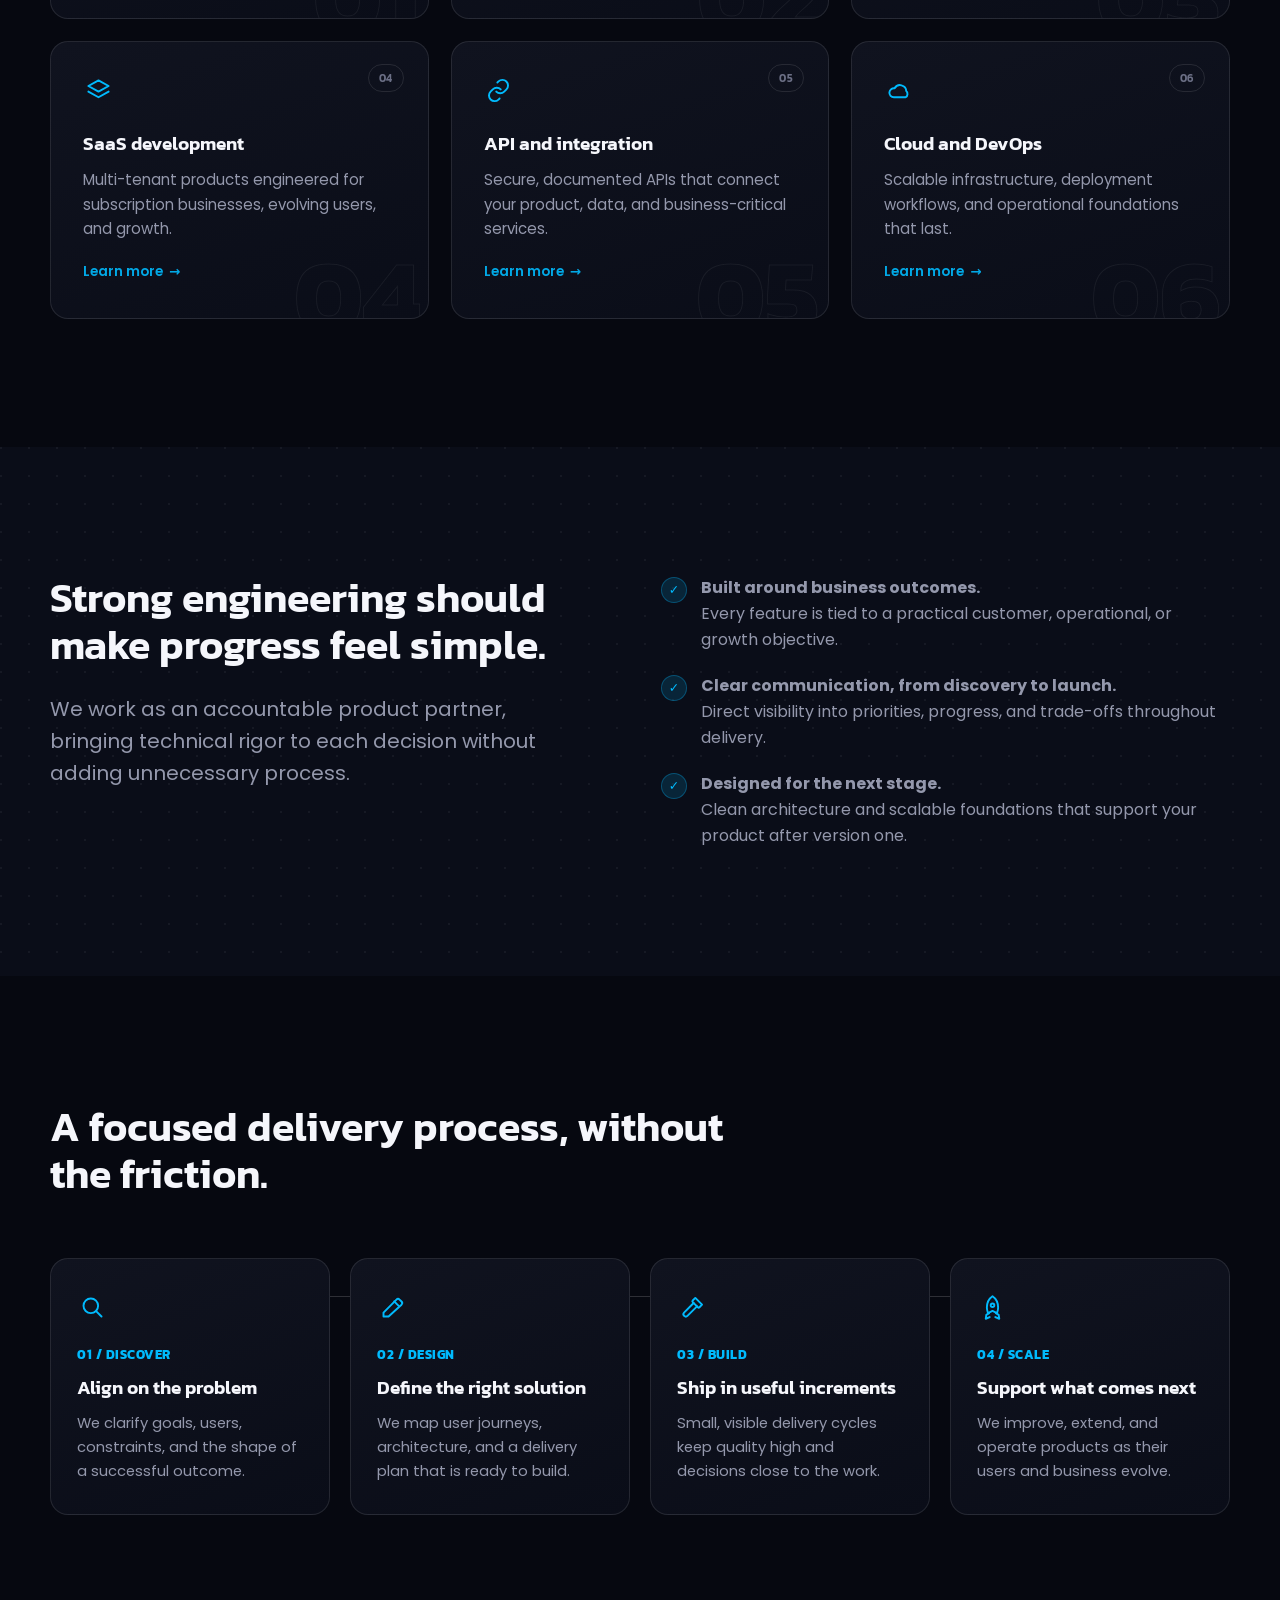
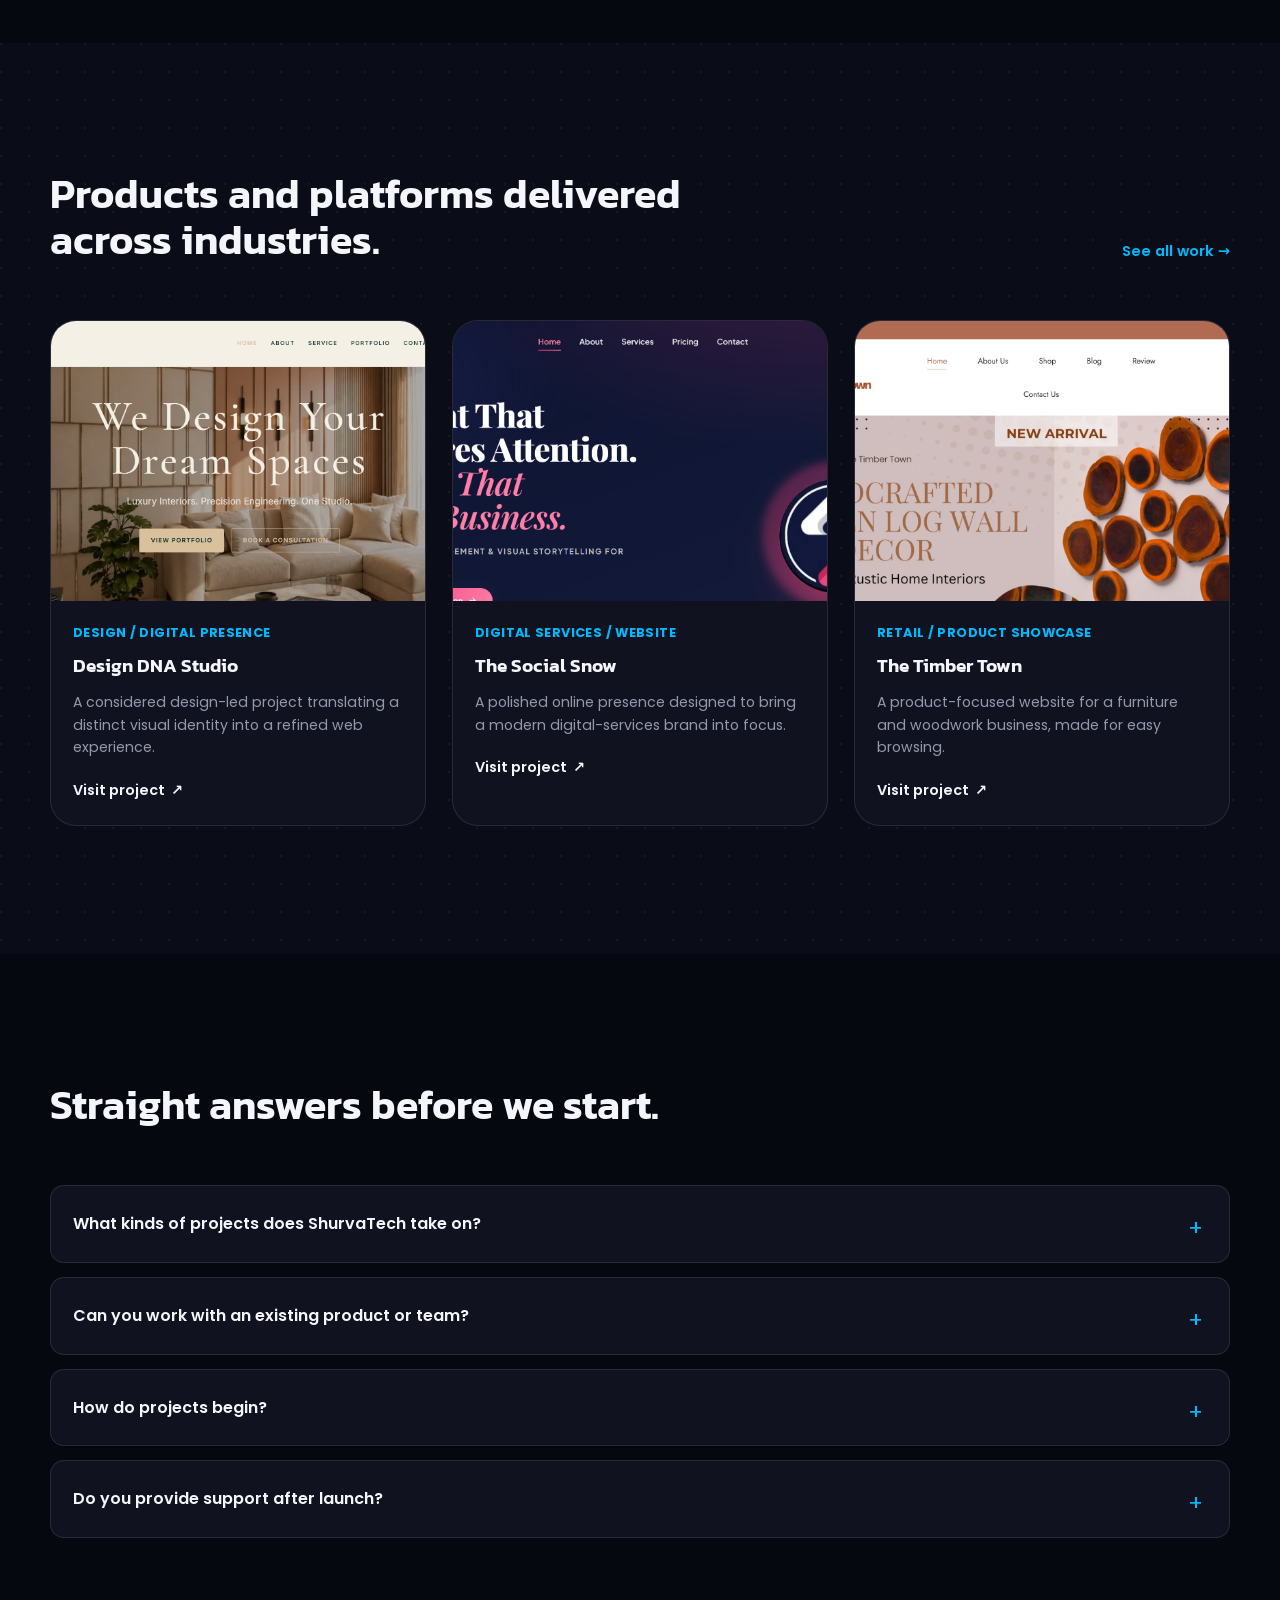
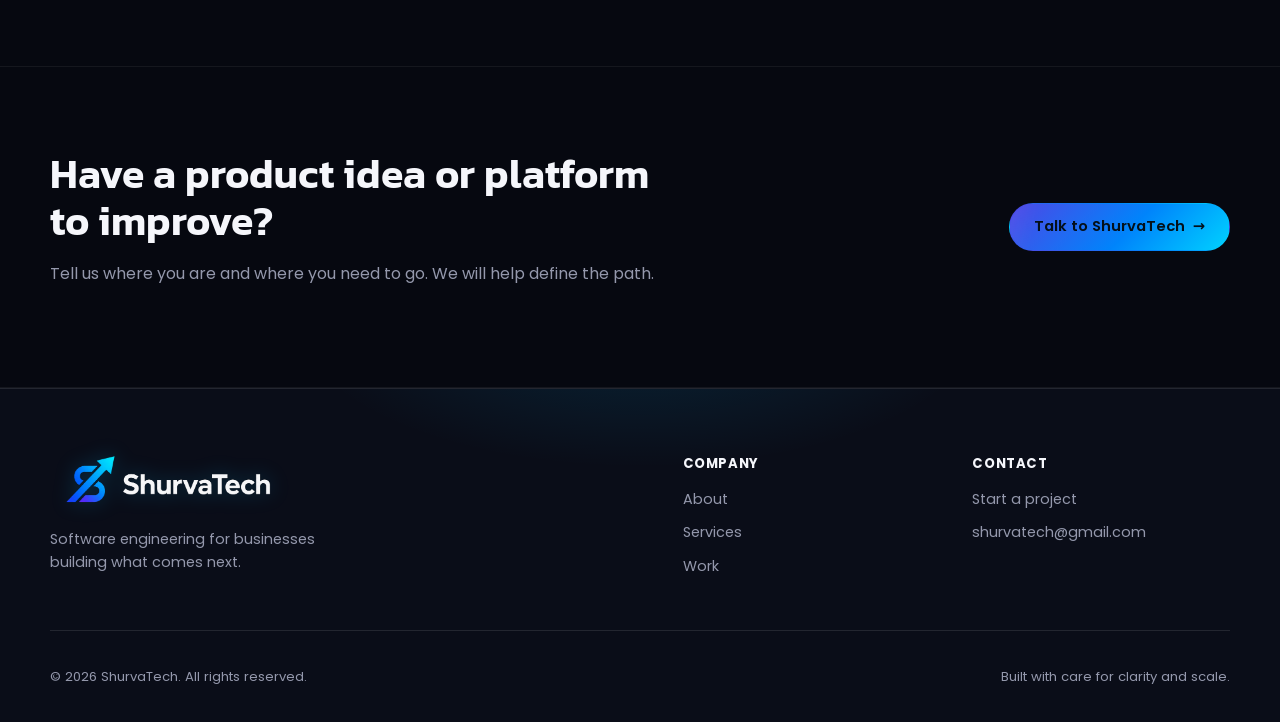
==== commit d369893f: "Updated logo" ====
--- a/index.html
+++ b/index.html
@@ -1,7 +1,9 @@
 <!doctype html>
 <html lang="en">
 <head>
-<meta name="description" content="ShurvaTech builds scalable web platforms, AI solutions, mobile applications, APIs, and cloud infrastructure for ambitious businesses.">
+  <meta charset="utf-8">
+  <meta name="viewport" content="width=device-width, initial-scale=1">
+  <meta name="description" content="ShurvaTech is a software development company building websites, custom software, AI automation, APIs, SaaS products, and cloud-ready systems.">
 <meta name="keywords" content="software development company, custom software development, AI solutions, web development, mobile app development, SaaS development, cloud infrastructure, API development, UI UX engineering">
 <meta name="author" content="ShurvaTech">
 <meta name="robots" content="index, follow">
@@ -9,20 +11,22 @@
 <link rel="canonical" href="https://shurvatech.com/">
 <meta property="og:type" content="website">
 <meta property="og:site_name" content="ShurvaTech">
-<meta property="og:title" content="ShurvaTech | Premium Software Development Company">
-<meta property="og:description" content="ShurvaTech builds scalable web platforms, AI solutions, mobile applications, APIs, and cloud infrastructure for ambitious businesses.">
+<meta property="og:title" content="ShurvaTech | Software Development Company">
+<meta property="og:description" content="ShurvaTech builds websites, custom software, AI automation, APIs, SaaS products, and cloud-ready systems for ambitious businesses.">
 <meta property="og:url" content="https://shurvatech.com/">
 <meta property="og:locale" content="en_US">
+<meta property="og:image" content="https://shurvatech.com/assets/images/brand/shurvatech-logo-lockup.png">
+<meta property="og:image:alt" content="ShurvaTech software development company logo">
+<meta name="twitter:image" content="https://shurvatech.com/assets/images/brand/shurvatech-logo-lockup.png">
+<script type="application/ld+json">{"@context":"https://schema.org","@graph":[{"@type":"Organization","@id":"https://shurvatech.com/#organization","name":"ShurvaTech","url":"https://shurvatech.com/","logo":"https://shurvatech.com/assets/images/brand/shurvatech-logo-lockup.png","email":"shurvatech@gmail.com","founder":{"@type":"Person","name":"Purva Patil"},"sameAs":[]},{"@type":"WebSite","@id":"https://shurvatech.com/#website","url":"https://shurvatech.com/","name":"ShurvaTech","publisher":{"@id":"https://shurvatech.com/#organization"},"inLanguage":"en-US"}]}</script>
 <meta name="twitter:card" content="summary">
-<meta name="twitter:title" content="ShurvaTech | Premium Software Development Company">
-<meta name="twitter:description" content="ShurvaTech builds scalable web platforms, AI solutions, mobile applications, APIs, and cloud infrastructure for ambitious businesses.">
-  <meta charset="utf-8"><meta name="viewport" content="width=device-width, initial-scale=1">
-  
-  <title>ShurvaTech | Software built for what is next</title>
-  <link rel="icon" href="assets/images/brand/shurvatech-favicon.svg" type="image/svg+xml"><link rel="preconnect" href="https://fonts.googleapis.com"><link rel="preconnect" href="https://fonts.gstatic.com" crossorigin><link rel="stylesheet" href="https://fonts.googleapis.com/css2?family=Kanit:wght@500;600;650;700&family=Poppins:wght@400;500;600;700&display=swap"><link rel="stylesheet" href="assets/css/style.css?v=20260802-7">
+<meta name="twitter:title" content="ShurvaTech | Software Development Company">
+<meta name="twitter:description" content="ShurvaTech builds websites, custom software, AI automation, APIs, SaaS products, and cloud-ready systems for ambitious businesses.">
+<title>ShurvaTech | Software Development Company for Web, AI and Cloud</title>
+  <link rel="icon" href="/assets/images/brand/shurvatech-arrow-icon.png?v=20260803-2" type="image/png"><link rel="shortcut icon" href="/assets/images/brand/shurvatech-arrow-icon.png?v=20260803-2" type="image/png"><link rel="apple-touch-icon" href="/assets/images/brand/shurvatech-arrow-icon.png?v=20260803-2"><link rel="manifest" href="/site.webmanifest"><meta name="msapplication-config" content="/browserconfig.xml"><link rel="preconnect" href="https://fonts.googleapis.com"><link rel="preconnect" href="https://fonts.gstatic.com" crossorigin><link rel="stylesheet" href="https://fonts.googleapis.com/css2?family=Kanit:wght@500;600;650;700&family=Poppins:wght@400;500;600;700&display=swap"><link rel="stylesheet" href="assets/css/style.css?v=20260803-2">
 </head>
 <body>
-  <header class="site-header"><div class="container nav"><a class="brand" href="index.html" aria-label="ShurvaTech home"><img class="brand-logo" src="assets/images/brand/shurvatech-logo-lockup-transparent.png" alt="ShurvaTech"></a><nav class="nav-links" aria-label="Primary navigation"><a data-nav-link href="index.html">Home</a><a data-nav-link href="about.html">About</a><a data-nav-link href="services.html">Services</a><a data-nav-link href="portfolio.html">Work</a><a data-nav-link href="contact.html">Contact</a><a class="button" data-nav-link href="contact.html">Start a project</a></nav><button class="menu-button" type="button" data-menu-button aria-expanded="false" aria-controls="mobile-menu" aria-label="Open navigation"><svg class="icon" viewBox="0 0 24 24"><path d="M4 7h16M4 12h16M4 17h16"/></svg></button></div><div class="mobile-menu" id="mobile-menu" data-mobile-menu hidden><nav class="container mobile-menu-inner" aria-label="Mobile navigation"><a data-nav-link href="index.html">Home</a><a data-nav-link href="about.html">About</a><a data-nav-link href="services.html">Services</a><a data-nav-link href="portfolio.html">Work</a><a class="button" href="contact.html">Start a project</a></nav></div></header>
+  <header class="site-header"><div class="container nav"><a class="brand" href="/" aria-label="ShurvaTech home"><img class="brand-logo" src="assets/images/brand/shurvatech-logo-lockup-transparent.png" alt="ShurvaTech"></a><nav class="nav-links" aria-label="Primary navigation"><a data-nav-link href="/">Home</a><a data-nav-link href="about.html">About</a><a data-nav-link href="services.html">Services</a><a data-nav-link href="portfolio.html">Work</a><a data-nav-link href="contact.html">Contact</a><a class="button" data-nav-link href="contact.html">Start a project</a></nav><button class="menu-button" type="button" data-menu-button aria-expanded="false" aria-controls="mobile-menu" aria-label="Open navigation"><svg class="icon" viewBox="0 0 24 24"><path d="M4 7h16M4 12h16M4 17h16"/></svg></button></div><div class="mobile-menu" id="mobile-menu" data-mobile-menu hidden><nav class="container mobile-menu-inner" aria-label="Mobile navigation"><a data-nav-link href="/">Home</a><a data-nav-link href="about.html">About</a><a data-nav-link href="services.html">Services</a><a data-nav-link href="portfolio.html">Work</a><a data-nav-link href="contact.html">Contact</a><a class="button" href="contact.html">Start a project</a></nav></div></header>
   <main>
     <section class="hero"><div class="container hero-grid"><div data-reveal><h1 class="display">Build the product your business needs next.</h1><p class="lead">ShurvaTech partners with startups, businesses, and enterprises to design, build, and scale reliable digital products.</p><div class="hero-actions"><a class="button button-accent" data-magnetic href="contact.html">Book a consultation <span aria-hidden="true">&#8594;</span></a><a class="button button-outline" href="portfolio.html">Explore our work</a></div><div class="trust-row"><div class="trust-stat"><strong data-counter="7" data-counter-suffix="+">0</strong><span>Products shipped</span></div><div class="trust-stat"><strong data-counter="5" data-counter-suffix="">0</strong><span>Industries served</span></div><div class="trust-stat"><strong data-counter="15" data-counter-suffix="+">0</strong><span>Technologies used</span></div></div><p class="hero-note">Product strategy, engineering, and delivery from one focused team.</p></div><div class="hero-visual" aria-hidden="true" data-reveal><span class="orbit-ring r1"></span><span class="orbit-ring r2"></span><div class="code-window"><div class="code-tabs"><span class="dot" style="background:#ff5f57"></span><span class="dot" style="background:#febc2e"></span><span class="dot" style="background:#28c840"></span><span class="code-tab active">launch.ts</span><span class="code-tab">deploy.yml</span></div><div class="code-body"><div class="code-line"><span class="ln">1</span><span class="tok-kw">import</span> <span class="tok-punc">{</span> <span class="tok-var">build</span> <span class="tok-kw">from</span> <span class="tok-str">'shurvatech/core'</span></div><div class="code-line"><span class="ln">2</span>&nbsp;</div><div class="code-line"><span class="ln">3</span><span class="tok-kw">export async function</span> <span class="tok-fn">launch</span><span class="tok-punc">(product) {</span></div><div class="code-line"><span class="ln">4</span>&nbsp;&nbsp;<span class="tok-kw">const</span> <span class="tok-var">plan</span> <span class="tok-punc">=</span> <span class="tok-kw">await</span> <span class="tok-fn">design</span><span class="tok-punc">(product.goals)</span></div><div class="code-line"><span class="ln">5</span>&nbsp;&nbsp;<span class="tok-kw">const</span> <span class="tok-var">app</span> <span class="tok-punc">=</span> <span class="tok-kw">await</span> <span class="tok-fn">build</span><span class="tok-punc">(plan)</span></div><div class="code-line"><span class="ln">6</span>&nbsp;&nbsp;<span class="tok-kw">return</span> <span class="tok-fn">deploy</span><span class="tok-punc">(app, { scale: true })</span></div><div class="code-line"><span class="ln">7</span><span class="tok-punc">}</span><span class="code-cursor"></span></div><div class="code-line"><span class="ln">8</span>&nbsp;</div><div class="code-line"><span class="ln">9</span><span class="tok-com">// 7 products shipped across 5 industries</span></div></div></div><div class="visual-chip chip-one"><strong>&#10003;</strong> Quality-led delivery</div><div class="visual-chip chip-two"><strong>&#8599;</strong> Ready to scale</div></div></div></section>
     <section class="proof"><div class="container proof-inner"><div class="proof-label">Built for teams that value clarity, reliability, and momentum.</div><div class="proof-item">Web platforms</div><div class="proof-item">AI automation</div><div class="proof-item">Cloud-ready systems</div></div></section>
@@ -35,5 +39,5 @@
     <section class="section"><div class="container"><div class="section-heading" data-reveal><div><h2 class="h2">Straight answers before we start.</h2></div></div><div class="faq" data-reveal><details><summary>What kinds of projects does ShurvaTech take on?</summary><p>We work on new product builds, existing platform improvements, internal tools, customer portals, SaaS products, AI-enabled workflows, and infrastructure work.</p></details><details><summary>Can you work with an existing product or team?</summary><p>Yes. We can join an existing delivery process, improve a specific area, or provide a focused product team for a defined outcome.</p></details><details><summary>How do projects begin?</summary><p>We start with a consultation to understand your objectives, constraints, timing, and the best way to move forward. From there, we define a practical scope and plan.</p></details><details><summary>Do you provide support after launch?</summary><p>Yes. We can continue with improvements, fixes, performance work, technical support, and new features after the first version is live.</p></details></div></div></section>
     <section class="cta-band"><div class="container cta-inner"><div><h2 class="h2">Have a product idea or platform to improve?</h2><p class="body-copy">Tell us where you are and where you need to go. We will help define the path.</p></div><a class="button" data-magnetic href="contact.html">Talk to ShurvaTech <span>&#8594;</span></a></div></section>
   </main>
-  <footer class="site-footer"><div class="container footer-main"><div class="footer-brand"><a class="brand" href="index.html" aria-label="ShurvaTech home"><img class="brand-logo" src="assets/images/brand/shurvatech-logo-lockup-transparent.png" alt="ShurvaTech"></a><p>Software engineering for businesses building what comes next.</p></div><div><p class="footer-title">Company</p><div class="footer-links"><a href="about.html">About</a><a href="services.html">Services</a><a href="portfolio.html">Work</a></div></div><div><p class="footer-title">Contact</p><div class="footer-links"><a href="contact.html">Start a project</a><a href="mailto:shurvatech@gmail.com">shurvatech@gmail.com</a></div></div></div><div class="container footer-bottom"><p>&copy; <span data-year></span> ShurvaTech. All rights reserved.</p><p>Built with care for clarity and scale.</p></div></footer><script src="assets/js/script.js?v=20260801-2"></script>
+  <footer class="site-footer"><div class="container footer-main"><div class="footer-brand"><a class="brand" href="/" aria-label="ShurvaTech home"><img class="brand-logo" src="assets/images/brand/shurvatech-logo-lockup-transparent.png" alt="ShurvaTech"></a><p>Software engineering for businesses building what comes next.</p></div><div><p class="footer-title">Company</p><div class="footer-links"><a href="about.html">About</a><a href="services.html">Services</a><a href="portfolio.html">Work</a></div></div><div><p class="footer-title">Contact</p><div class="footer-links"><a href="contact.html">Start a project</a><a href="mailto:shurvatech@gmail.com">shurvatech@gmail.com</a></div></div></div><div class="container footer-bottom"><p>&copy; <span data-year></span> ShurvaTech. All rights reserved.</p><p>Built with care for clarity and scale.</p></div></footer><script src="assets/js/script.js?v=20260801-2"></script>
 </body></html>
--- a/assets/css/style.css
+++ b/assets/css/style.css
@@ -60,7 +60,7 @@
 .nav { min-height: 66px; display: flex; align-items: center; justify-content: space-between; gap: 24px; }
 .brand { display: inline-flex; align-items: center; color: var(--ink); transition: opacity .2s ease; }
 .brand:hover { opacity: .85; }
-.brand .brand-logo { width: auto; height: 38px; max-width: min(236px, 42vw); filter: drop-shadow(0 0 10px rgba(0,186,253,.22)); object-fit: contain; }
+.brand .brand-logo { width: min(236px, 42vw); height: auto; max-height: 52px; filter: drop-shadow(0 0 10px rgba(0,186,253,.22)); object-fit: contain; }
 .nav-links { display: flex; align-items: center; gap: 28px; color: var(--muted); font-size: .92rem; font-weight: 500; }
 .nav-links a:not(.button) { position: relative; padding: 4px 0; transition: color .2s ease; }
 .nav-links a:not(.button)::after { content: ''; position: absolute; left: 0; right: 100%; bottom: 0; height: 2px; background: var(--grad); border-radius: 2px; transition: right .28s var(--ease); }
@@ -81,7 +81,8 @@
 .mobile-menu { border-top: 1px solid var(--line-soft); background: var(--bg-soft); }
 .mobile-menu-inner { padding: 16px 0 20px; display: grid; gap: 4px; }
 .mobile-menu a { padding: 11px 0; font-weight: 500; color: var(--muted); }
-.mobile-menu .button { margin-top: 10px; color: #04101a; justify-content: center; }
+.mobile-menu .button { margin-top: 10px; justify-content: center; border-color: transparent; background: var(--grad); color: #04101a; box-shadow: 0 10px 24px rgba(0,132,251,.22); }
+.mobile-menu .button:hover { background: var(--grad); color: #04101a; }
 
 /* hero */
 .hero { padding: 88px 0 90px; overflow: hidden; }
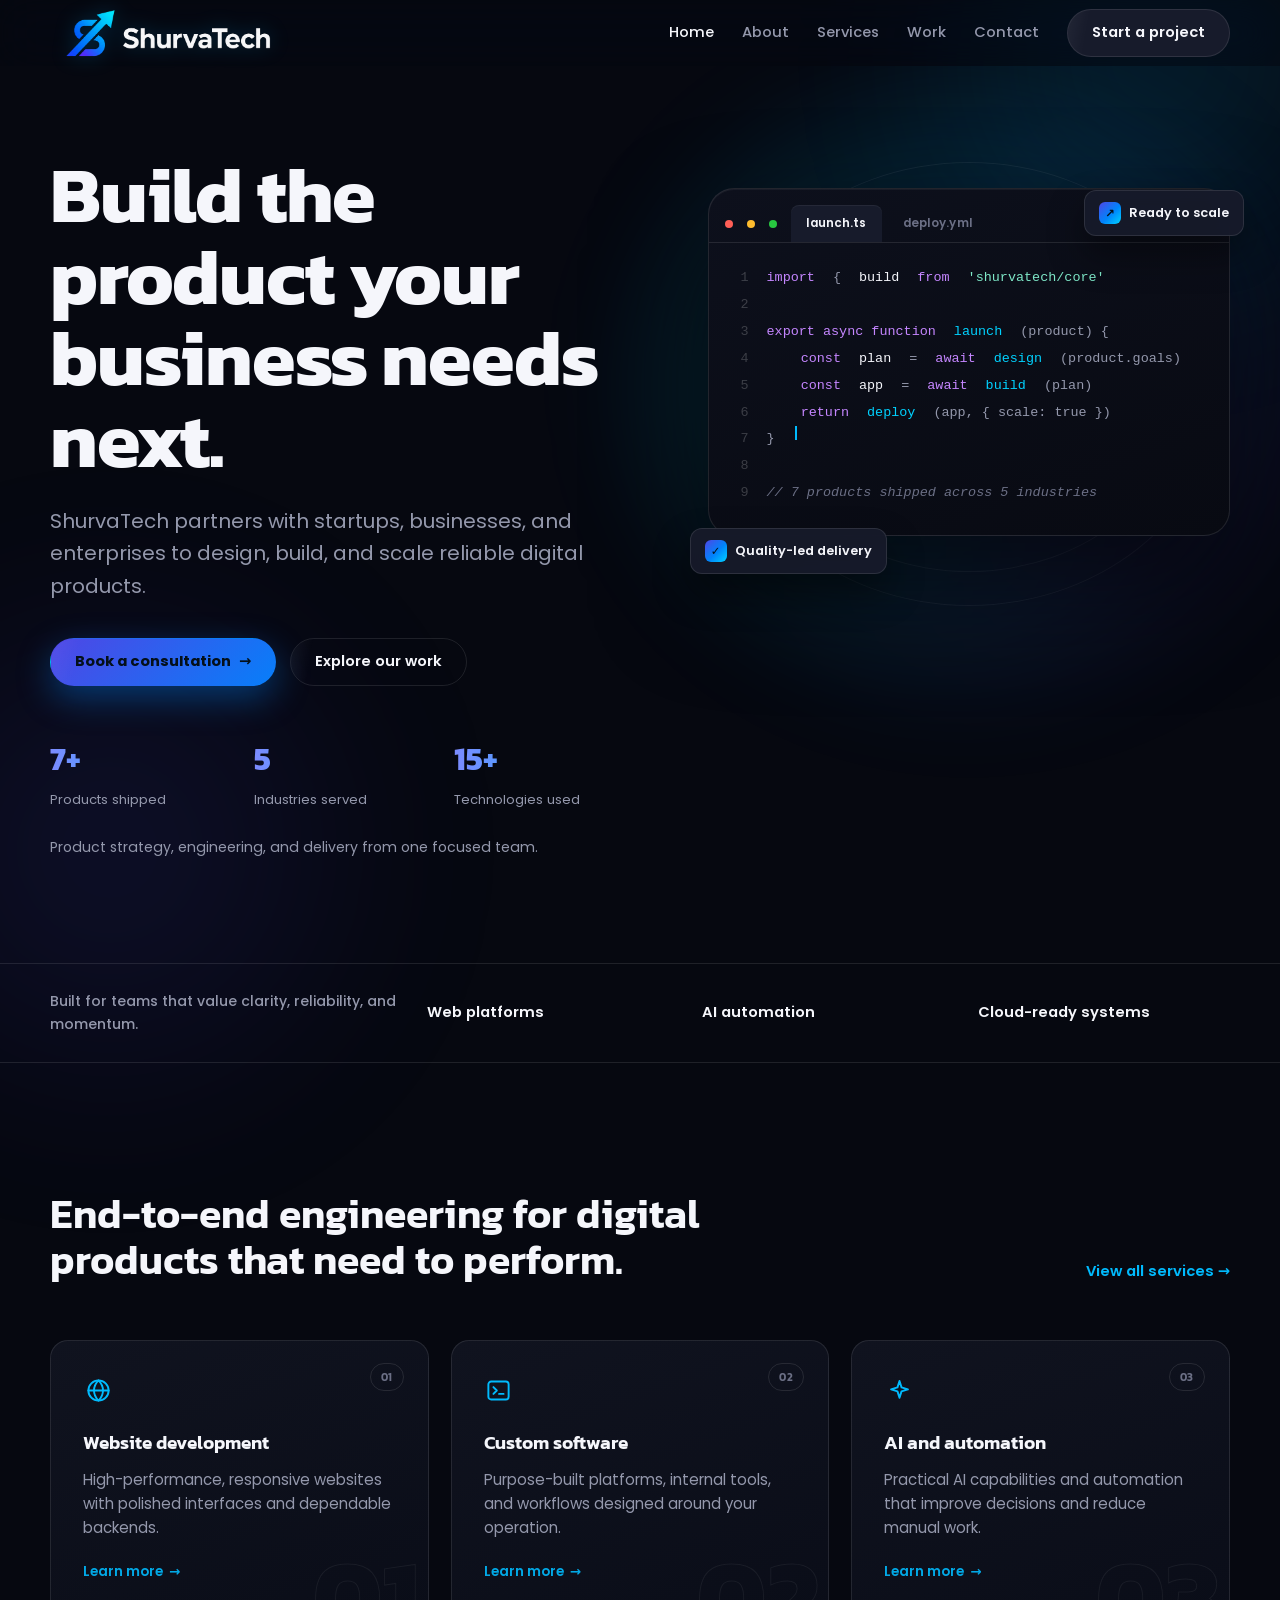
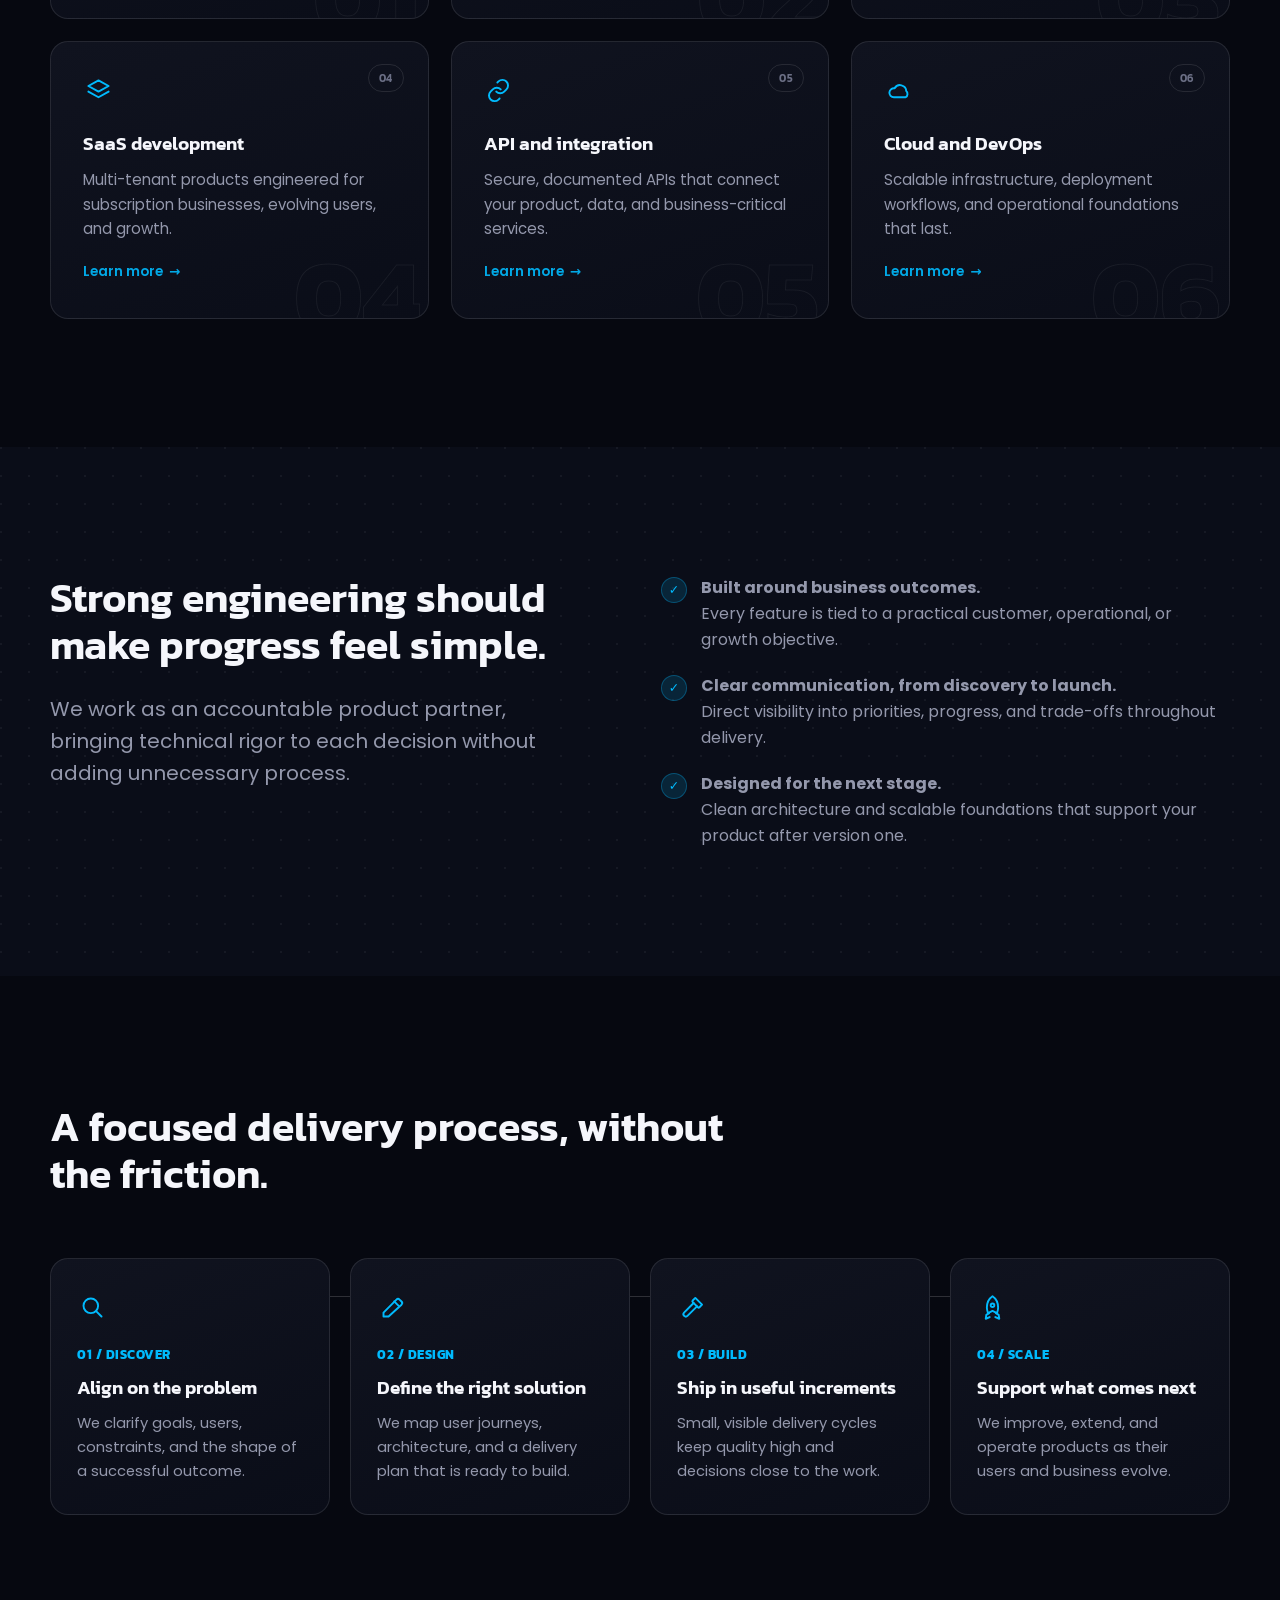
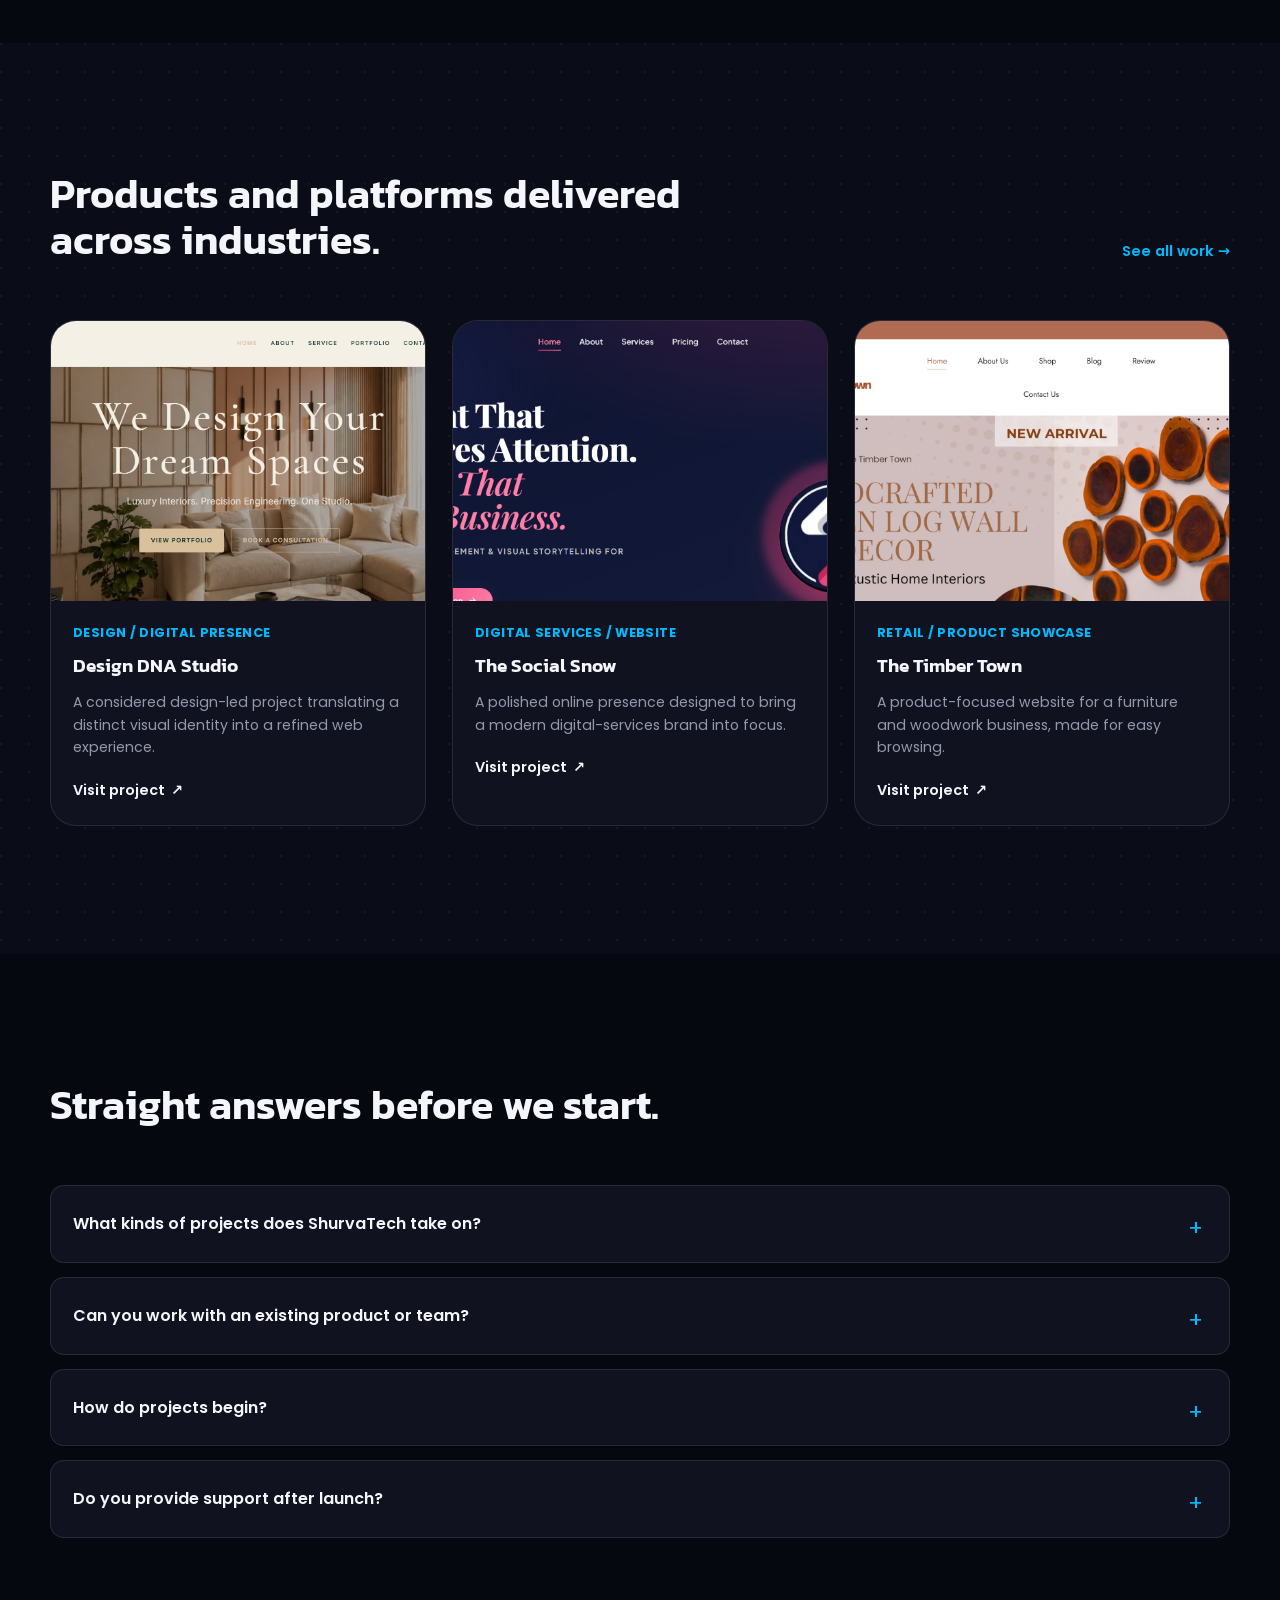
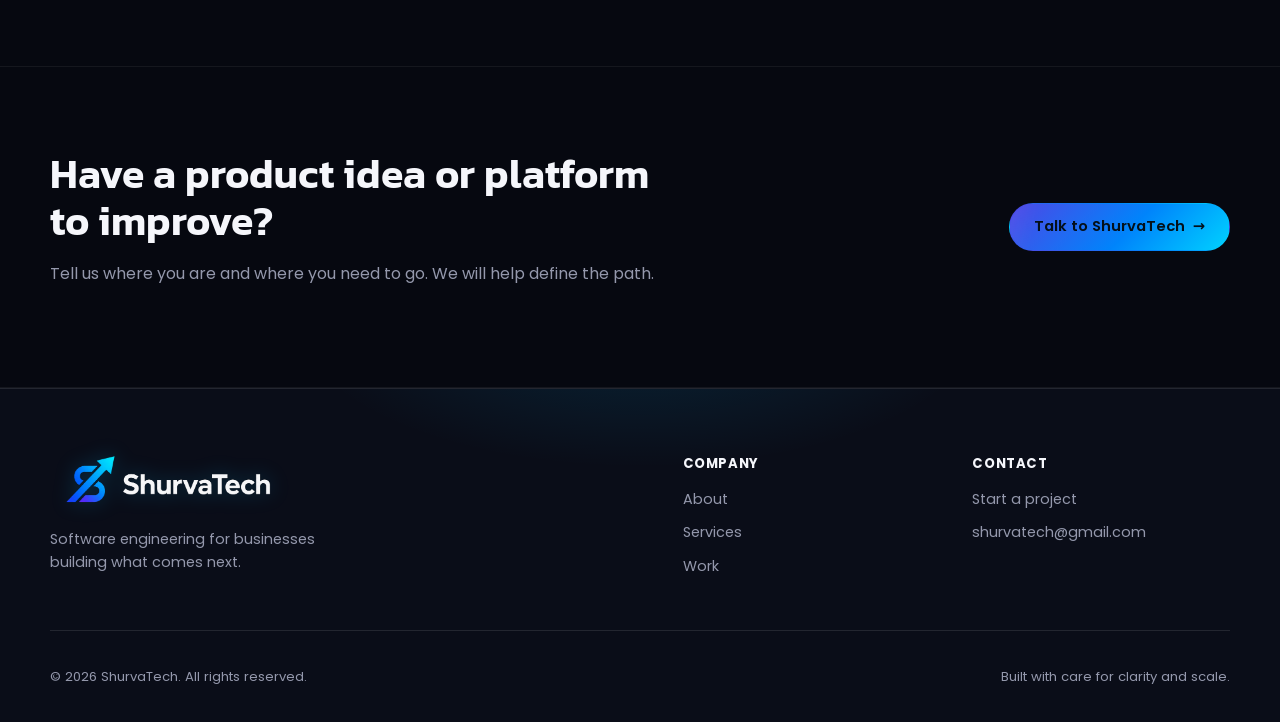
==== commit 755f2434: "update about page" ====
--- a/index.html
+++ b/index.html
@@ -18,12 +18,12 @@
 <meta property="og:image" content="https://shurvatech.com/assets/images/brand/shurvatech-logo-lockup.png">
 <meta property="og:image:alt" content="ShurvaTech software development company logo">
 <meta name="twitter:image" content="https://shurvatech.com/assets/images/brand/shurvatech-logo-lockup.png">
-<script type="application/ld+json">{"@context":"https://schema.org","@graph":[{"@type":"Organization","@id":"https://shurvatech.com/#organization","name":"ShurvaTech","url":"https://shurvatech.com/","logo":"https://shurvatech.com/assets/images/brand/shurvatech-logo-lockup.png","email":"shurvatech@gmail.com","founder":{"@type":"Person","name":"Purva Patil"},"sameAs":[]},{"@type":"WebSite","@id":"https://shurvatech.com/#website","url":"https://shurvatech.com/","name":"ShurvaTech","publisher":{"@id":"https://shurvatech.com/#organization"},"inLanguage":"en-US"}]}</script>
+<script type="application/ld+json">{"@context":"https://schema.org","@graph":[{"@type":"Organization","@id":"https://shurvatech.com/#organization","name":"ShurvaTech","url":"https://shurvatech.com/","logo":"https://shurvatech.com/assets/images/brand/shurvatech-logo-lockup.png","email":"shurvatech@gmail.com","sameAs":[]},{"@type":"WebSite","@id":"https://shurvatech.com/#website","url":"https://shurvatech.com/","name":"ShurvaTech","publisher":{"@id":"https://shurvatech.com/#organization"},"inLanguage":"en-US"}]}</script>
 <meta name="twitter:card" content="summary">
 <meta name="twitter:title" content="ShurvaTech | Software Development Company">
 <meta name="twitter:description" content="ShurvaTech builds websites, custom software, AI automation, APIs, SaaS products, and cloud-ready systems for ambitious businesses.">
 <title>ShurvaTech | Software Development Company for Web, AI and Cloud</title>
-  <link rel="icon" href="/assets/images/brand/shurvatech-arrow-icon.png?v=20260803-2" type="image/png"><link rel="shortcut icon" href="/assets/images/brand/shurvatech-arrow-icon.png?v=20260803-2" type="image/png"><link rel="apple-touch-icon" href="/assets/images/brand/shurvatech-arrow-icon.png?v=20260803-2"><link rel="manifest" href="/site.webmanifest"><meta name="msapplication-config" content="/browserconfig.xml"><link rel="preconnect" href="https://fonts.googleapis.com"><link rel="preconnect" href="https://fonts.gstatic.com" crossorigin><link rel="stylesheet" href="https://fonts.googleapis.com/css2?family=Kanit:wght@500;600;650;700&family=Poppins:wght@400;500;600;700&display=swap"><link rel="stylesheet" href="assets/css/style.css?v=20260803-2">
+  <link rel="icon" href="/assets/images/brand/shurvatech-arrow-icon.png?v=20260803-2" type="image/png"><link rel="shortcut icon" href="/assets/images/brand/shurvatech-arrow-icon.png?v=20260803-2" type="image/png"><link rel="apple-touch-icon" href="/assets/images/brand/shurvatech-arrow-icon.png?v=20260803-2"><link rel="manifest" href="/site.webmanifest"><meta name="msapplication-config" content="/browserconfig.xml"><link rel="preconnect" href="https://fonts.googleapis.com"><link rel="preconnect" href="https://fonts.gstatic.com" crossorigin><link rel="stylesheet" href="https://fonts.googleapis.com/css2?family=Kanit:wght@500;600;650;700&family=Poppins:wght@400;500;600;700&display=swap"><link rel="stylesheet" href="assets/css/style.css?v=20260804-1">
 </head>
 <body>
   <header class="site-header"><div class="container nav"><a class="brand" href="/" aria-label="ShurvaTech home"><img class="brand-logo" src="assets/images/brand/shurvatech-logo-lockup-transparent.png" alt="ShurvaTech"></a><nav class="nav-links" aria-label="Primary navigation"><a data-nav-link href="/">Home</a><a data-nav-link href="about.html">About</a><a data-nav-link href="services.html">Services</a><a data-nav-link href="portfolio.html">Work</a><a data-nav-link href="contact.html">Contact</a><a class="button" data-nav-link href="contact.html">Start a project</a></nav><button class="menu-button" type="button" data-menu-button aria-expanded="false" aria-controls="mobile-menu" aria-label="Open navigation"><svg class="icon" viewBox="0 0 24 24"><path d="M4 7h16M4 12h16M4 17h16"/></svg></button></div><div class="mobile-menu" id="mobile-menu" data-mobile-menu hidden><nav class="container mobile-menu-inner" aria-label="Mobile navigation"><a data-nav-link href="/">Home</a><a data-nav-link href="about.html">About</a><a data-nav-link href="services.html">Services</a><a data-nav-link href="portfolio.html">Work</a><a data-nav-link href="contact.html">Contact</a><a class="button" href="contact.html">Start a project</a></nav></div></header>
--- a/assets/css/style.css
+++ b/assets/css/style.css
@@ -296,21 +296,6 @@
 .stat strong { display: block; margin-bottom: 6px; font-size: 1.65rem; font-family: "Kanit", sans-serif; background: var(--grad-text); background-size: 300% auto; -webkit-background-clip: text; background-clip: text; color: transparent; }
 .stat span { color: var(--muted); font-size: .88rem; }
 
-/* founder */
-.founder-card { position: relative; display: grid; grid-template-columns: 260px 1fr; gap: 56px; align-items: start; padding: 44px; border: 1px solid var(--line); border-radius: var(--radius-lg); background: linear-gradient(160deg, var(--surface), var(--bg-soft)); overflow: hidden; transition: border-color .35s var(--ease), box-shadow .35s var(--ease); }
-.founder-card::before { content: ''; position: absolute; top: -140px; right: -120px; width: 380px; height: 380px; border-radius: 50%; background: radial-gradient(circle, rgba(0,186,253,.22), transparent 70%); filter: blur(10px); pointer-events: none; animation: driftBlob 18s ease-in-out infinite; }
-.founder-card:hover { border-color: rgba(0,186,253,.35); box-shadow: 0 30px 70px rgba(0,0,0,.4); }
-.founder-avatar { position: relative; width: 220px; height: 220px; margin: 0 auto; padding: 6px; border-radius: 28px; background: linear-gradient(160deg, rgba(0,186,253,.5), rgba(79,70,229,.5)); animation: floatCard 6s ease-in-out infinite; }
-.founder-avatar-mark { position: relative; z-index: 1; display: grid; place-items: center; width: 100%; height: 100%; border-radius: 24px; background: linear-gradient(155deg, #131829, #0a0d18 65%); box-shadow: inset 0 1px 0 rgba(255,255,255,.06), inset 0 0 60px rgba(0,186,253,.08); font-family: "Kanit", sans-serif; font-size: 3rem; font-weight: 650; letter-spacing: .02em; background-clip: padding-box; }
-.founder-avatar-mark span { background: var(--grad-text); background-size: 300% auto; -webkit-background-clip: text; background-clip: text; color: transparent; }
-.founder-avatar-badge { position: absolute; left: -14px; bottom: -14px; z-index: 2; display: inline-flex; align-items: center; gap: 7px; padding: 8px 14px; border-radius: 999px; background: var(--surface-2); border: 1px solid var(--line); box-shadow: 0 12px 28px rgba(0,0,0,.4); font-size: .78rem; font-weight: 600; color: var(--ink); white-space: nowrap; }
-.founder-avatar-badge svg { width: 14px; height: 14px; stroke: var(--accent); }
-.founder-body { position: relative; }
-.founder-name { margin: 0 0 4px; font-size: 1.7rem; font-weight: 650; color: var(--ink); }
-.founder-role { margin: 0 0 22px; font-family: "Kanit", sans-serif; font-size: .95rem; font-weight: 600; background: var(--grad-text); background-size: 300% auto; -webkit-background-clip: text; background-clip: text; color: transparent; }
-.founder-body p { margin: 0 0 16px; color: var(--muted); font-size: .96rem; line-height: 1.75; }
-.founder-body p:last-of-type { margin-bottom: 0; }
-
 /* portfolio intro */
 .portfolio-intro { display: grid; grid-template-columns: 1fr auto; gap: 24px; align-items: end; margin-bottom: 56px; }
 .filter-note { color: var(--muted); font-size: .9rem; }
@@ -372,10 +357,8 @@
   .nav-links { display: none; }
   .menu-button { display: grid; place-items: center; }
   .hero { padding: 72px 0 60px; }
-  .hero-grid,.split,.contact-layout,.founder-card,.page-hero-grid { grid-template-columns: 1fr; gap: 32px; }
+  .hero-grid,.split,.contact-layout,.page-hero-grid { grid-template-columns: 1fr; gap: 32px; }
   .about-visual { min-height: 220px; }
-  .founder-card { padding: 30px; text-align: center; }
-  .founder-avatar { margin-inline: auto; }
   .hero-visual { min-height: 380px; padding-top: 0; place-items: center; }
   .trust-row { grid-template-columns: repeat(3,1fr); gap: 24px; }
   .proof-inner { grid-template-columns: repeat(2,1fr); padding: 22px 0; }
